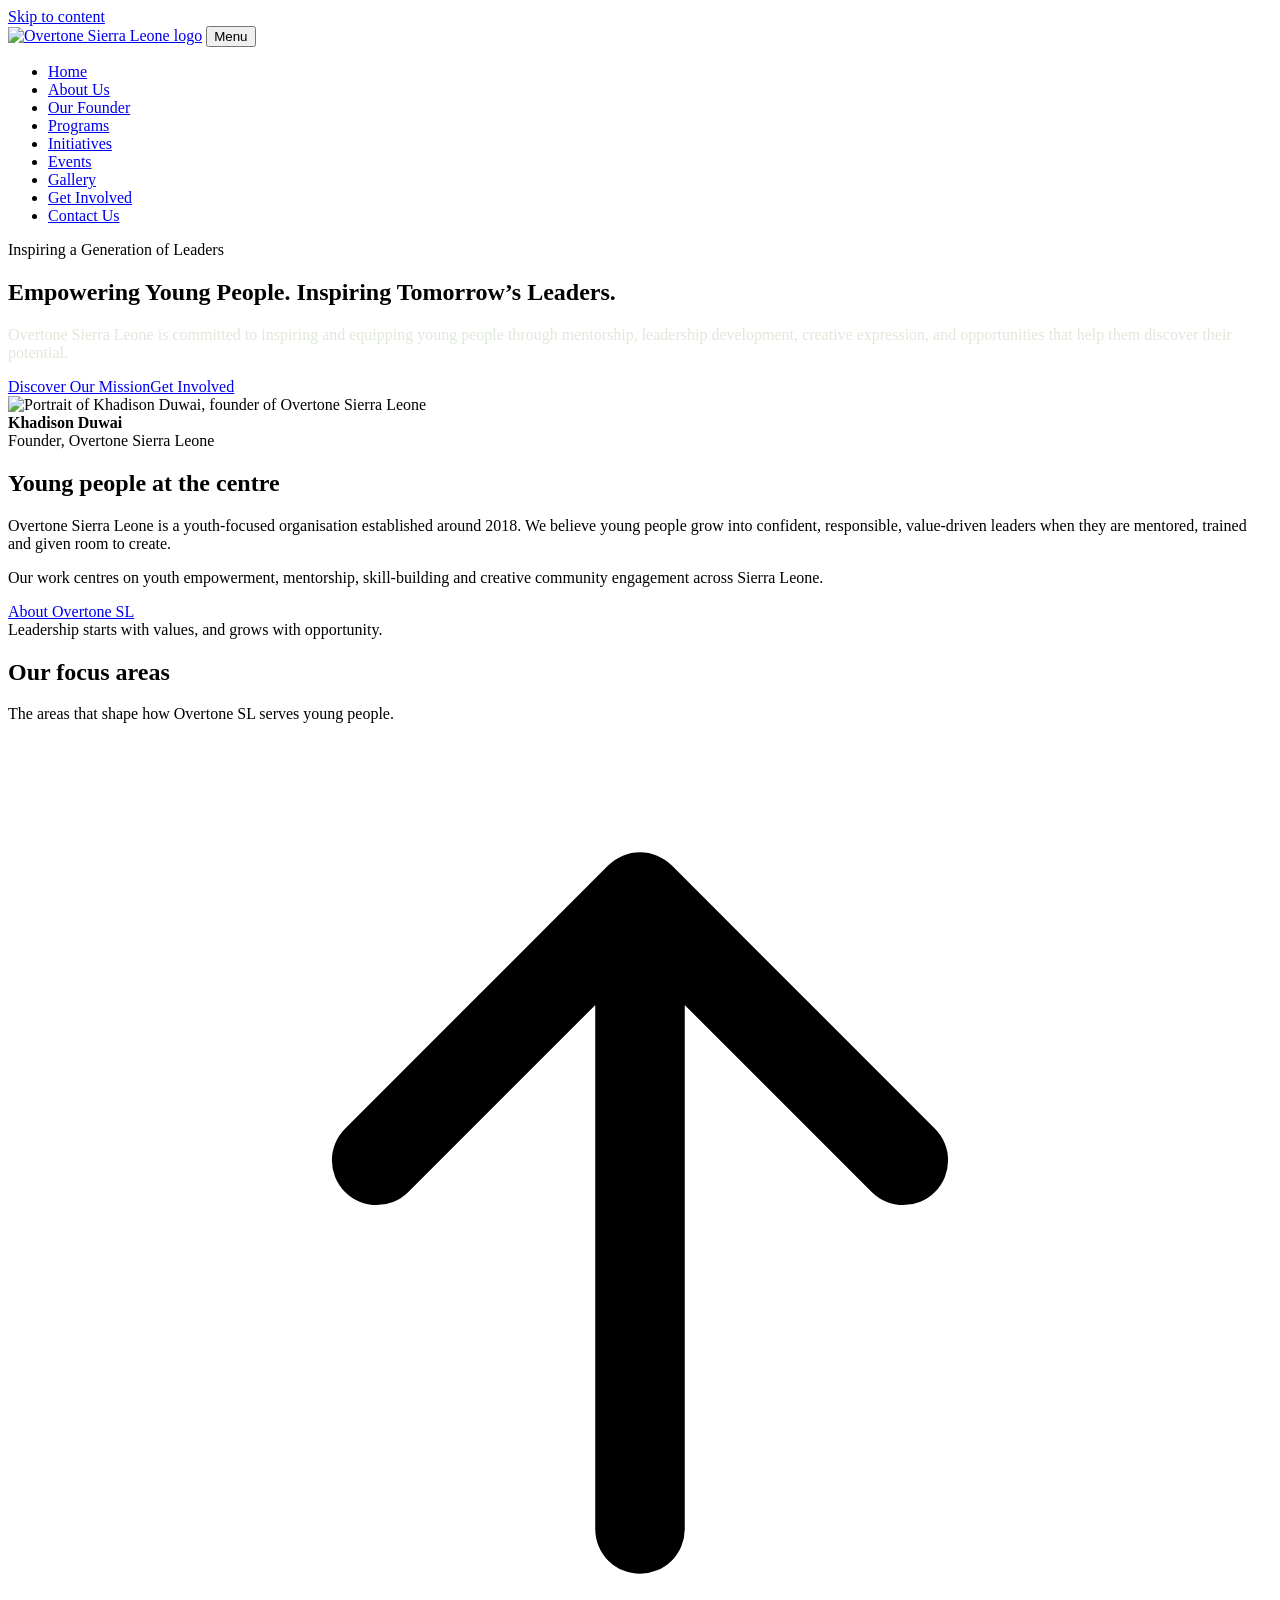
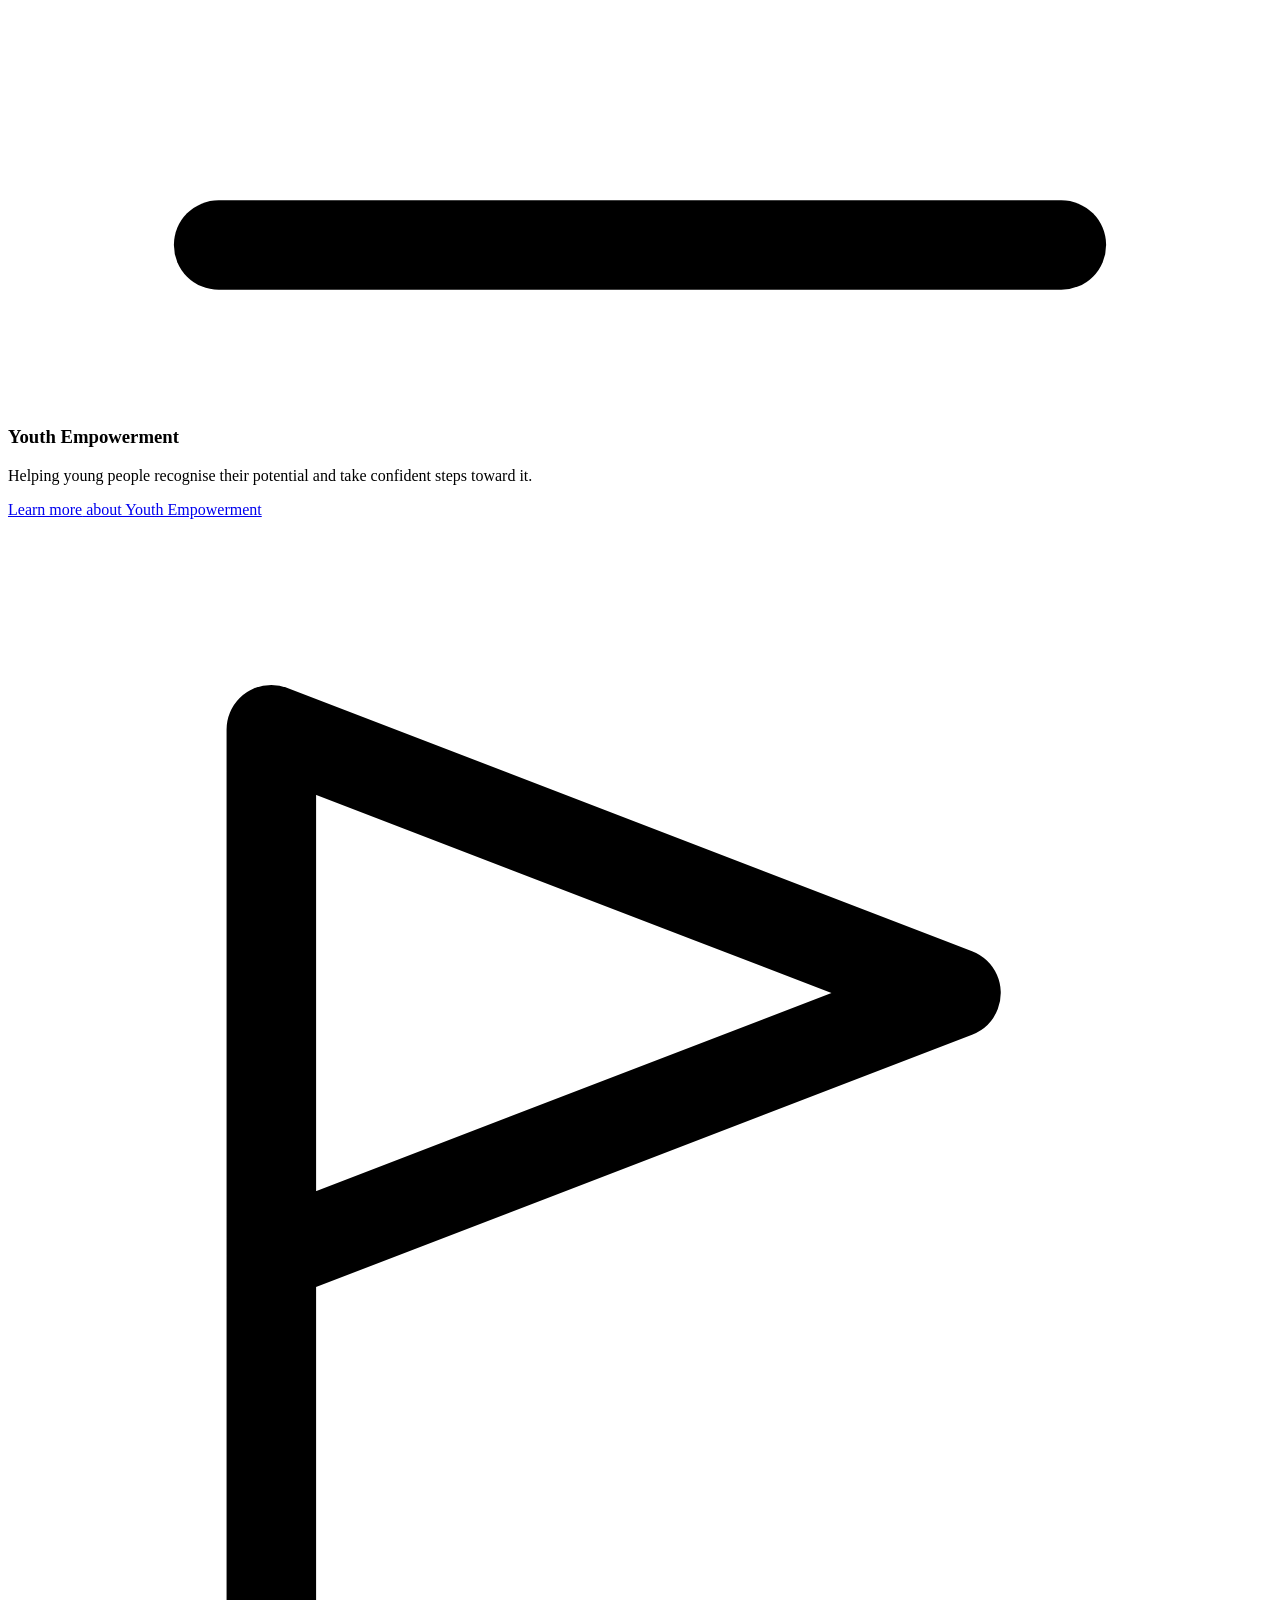
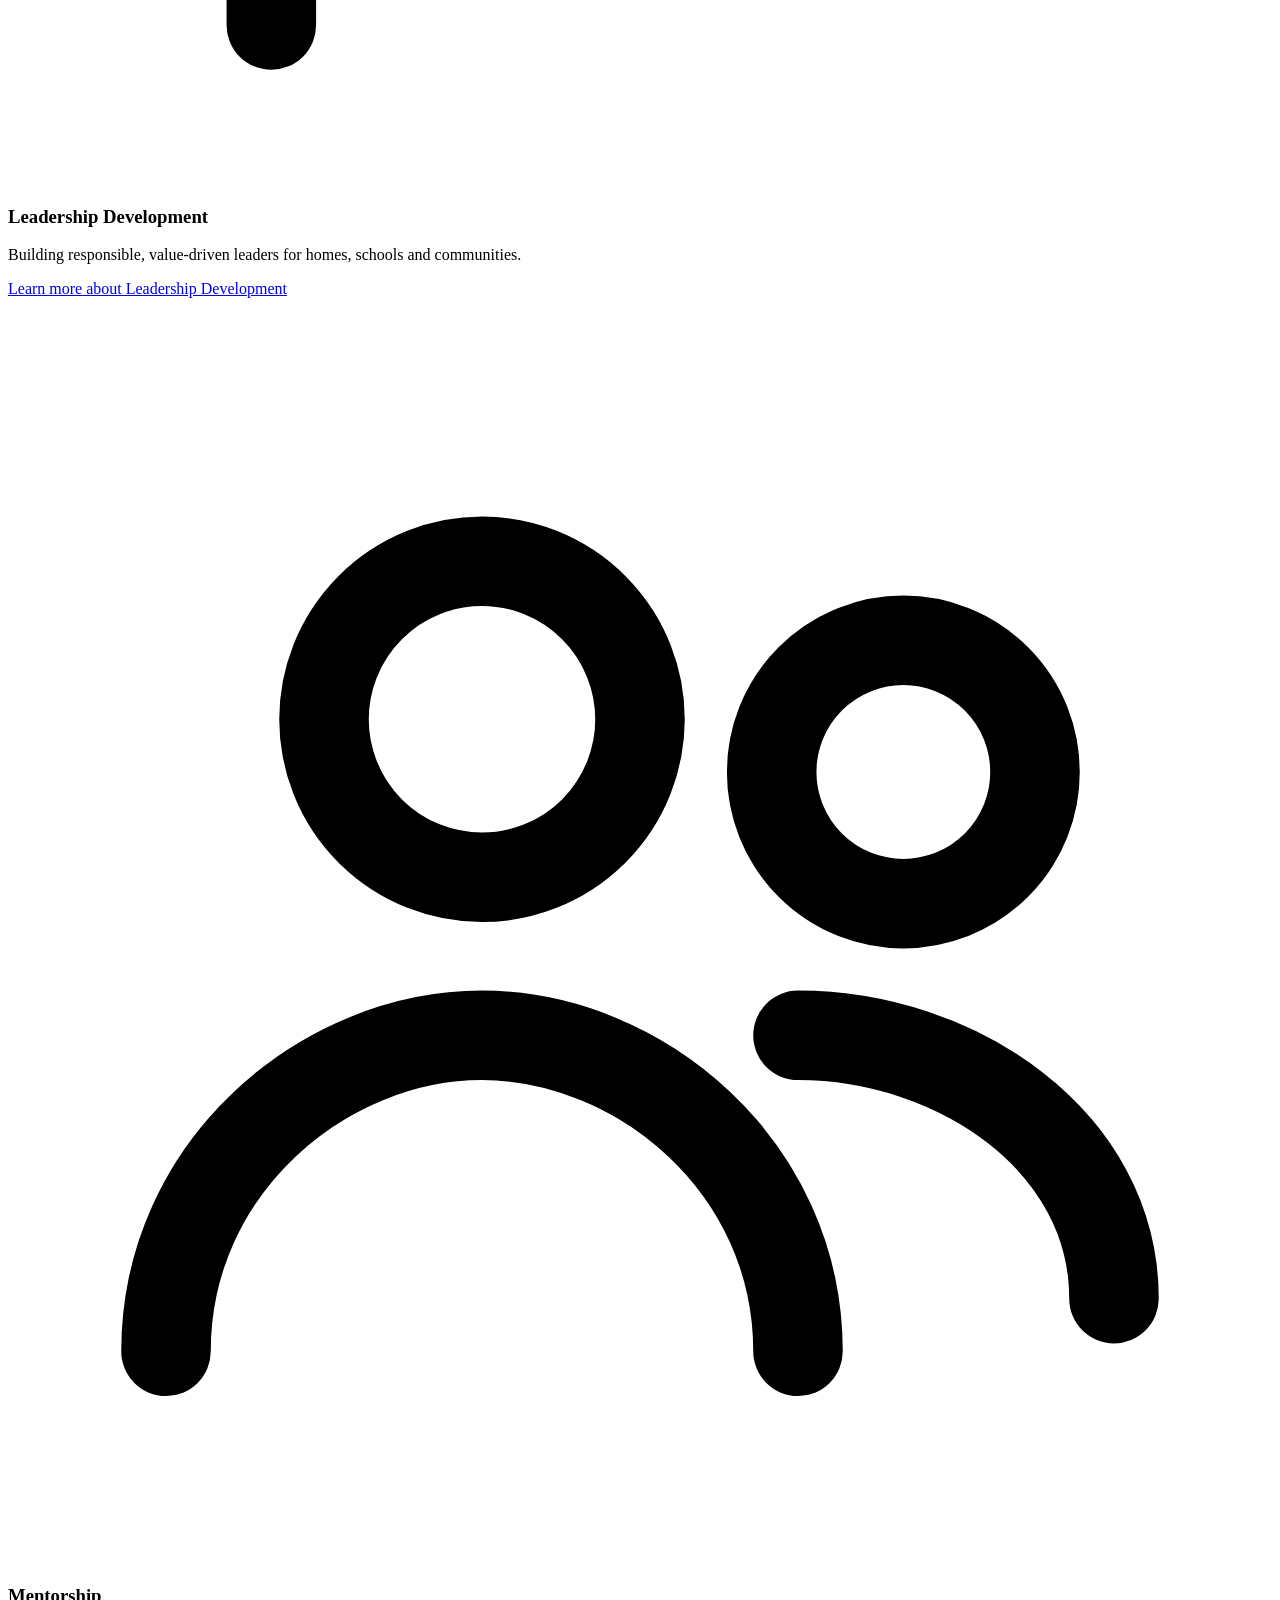
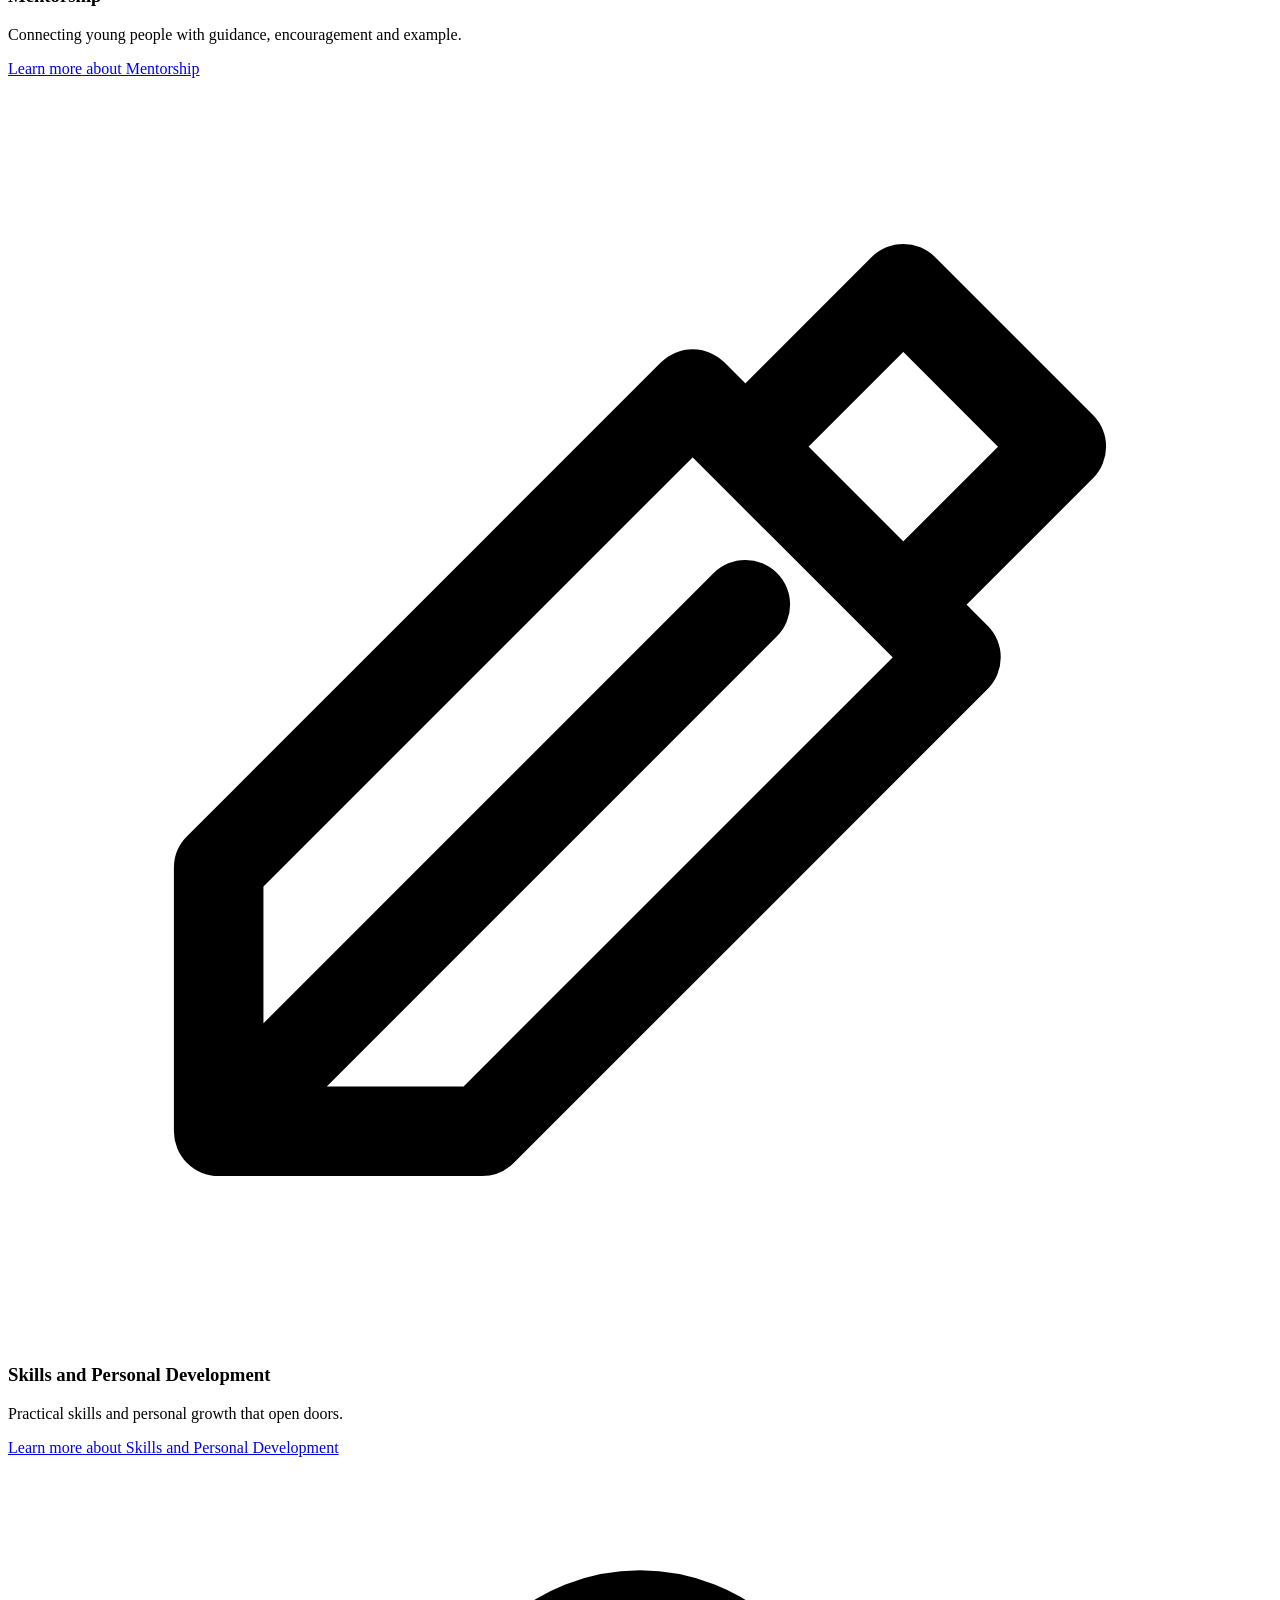
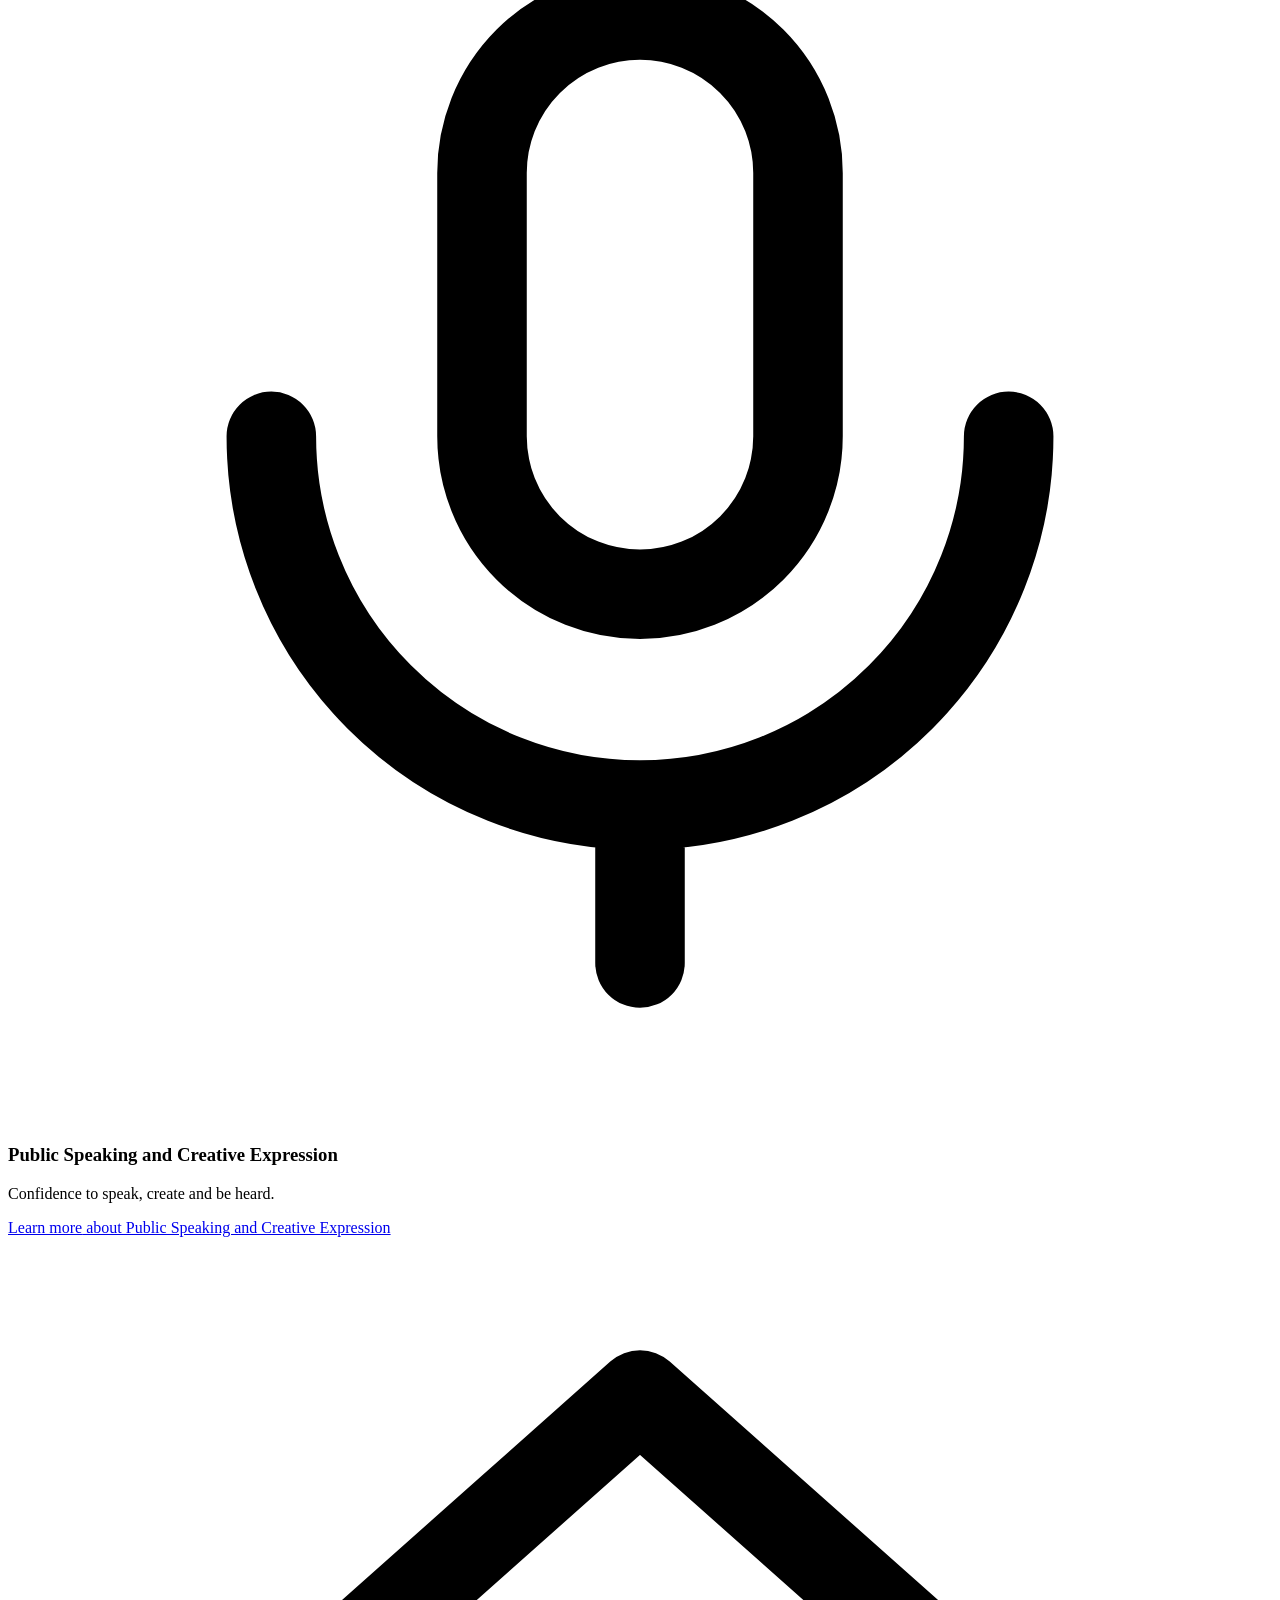
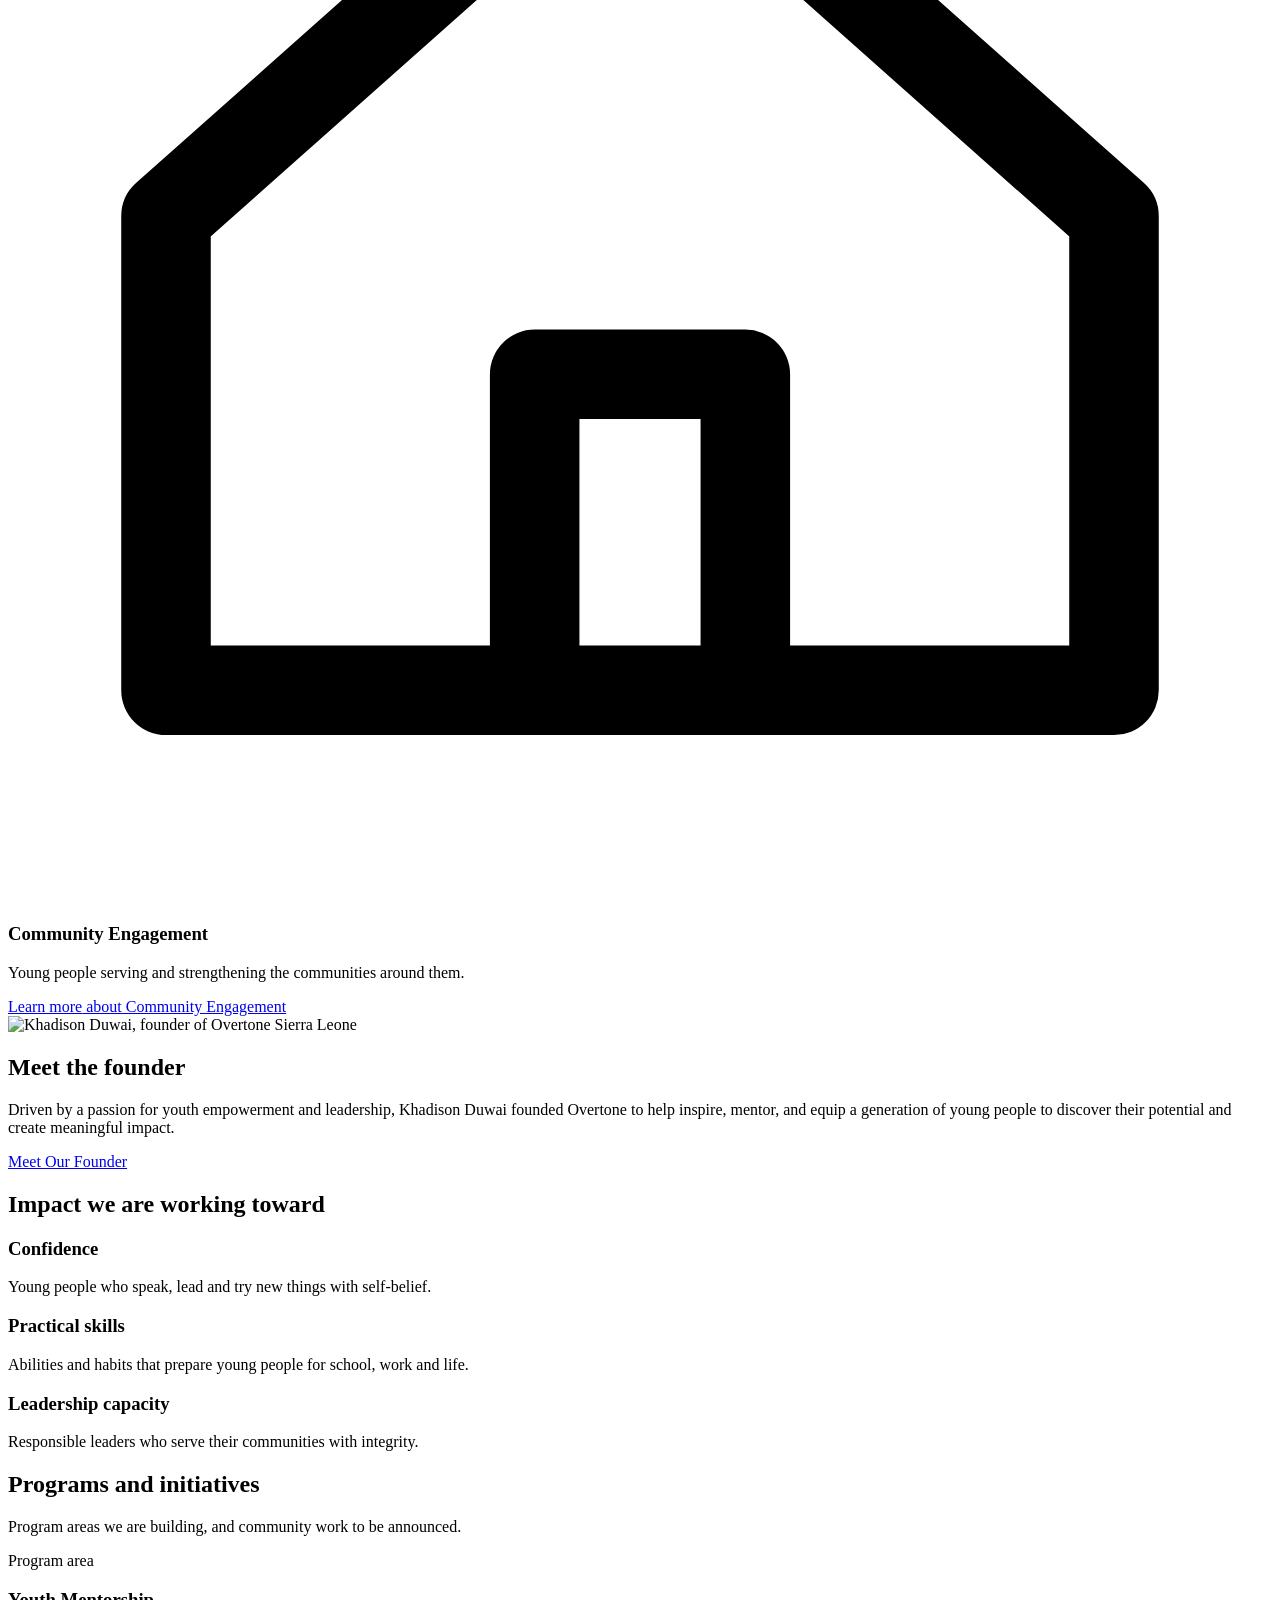
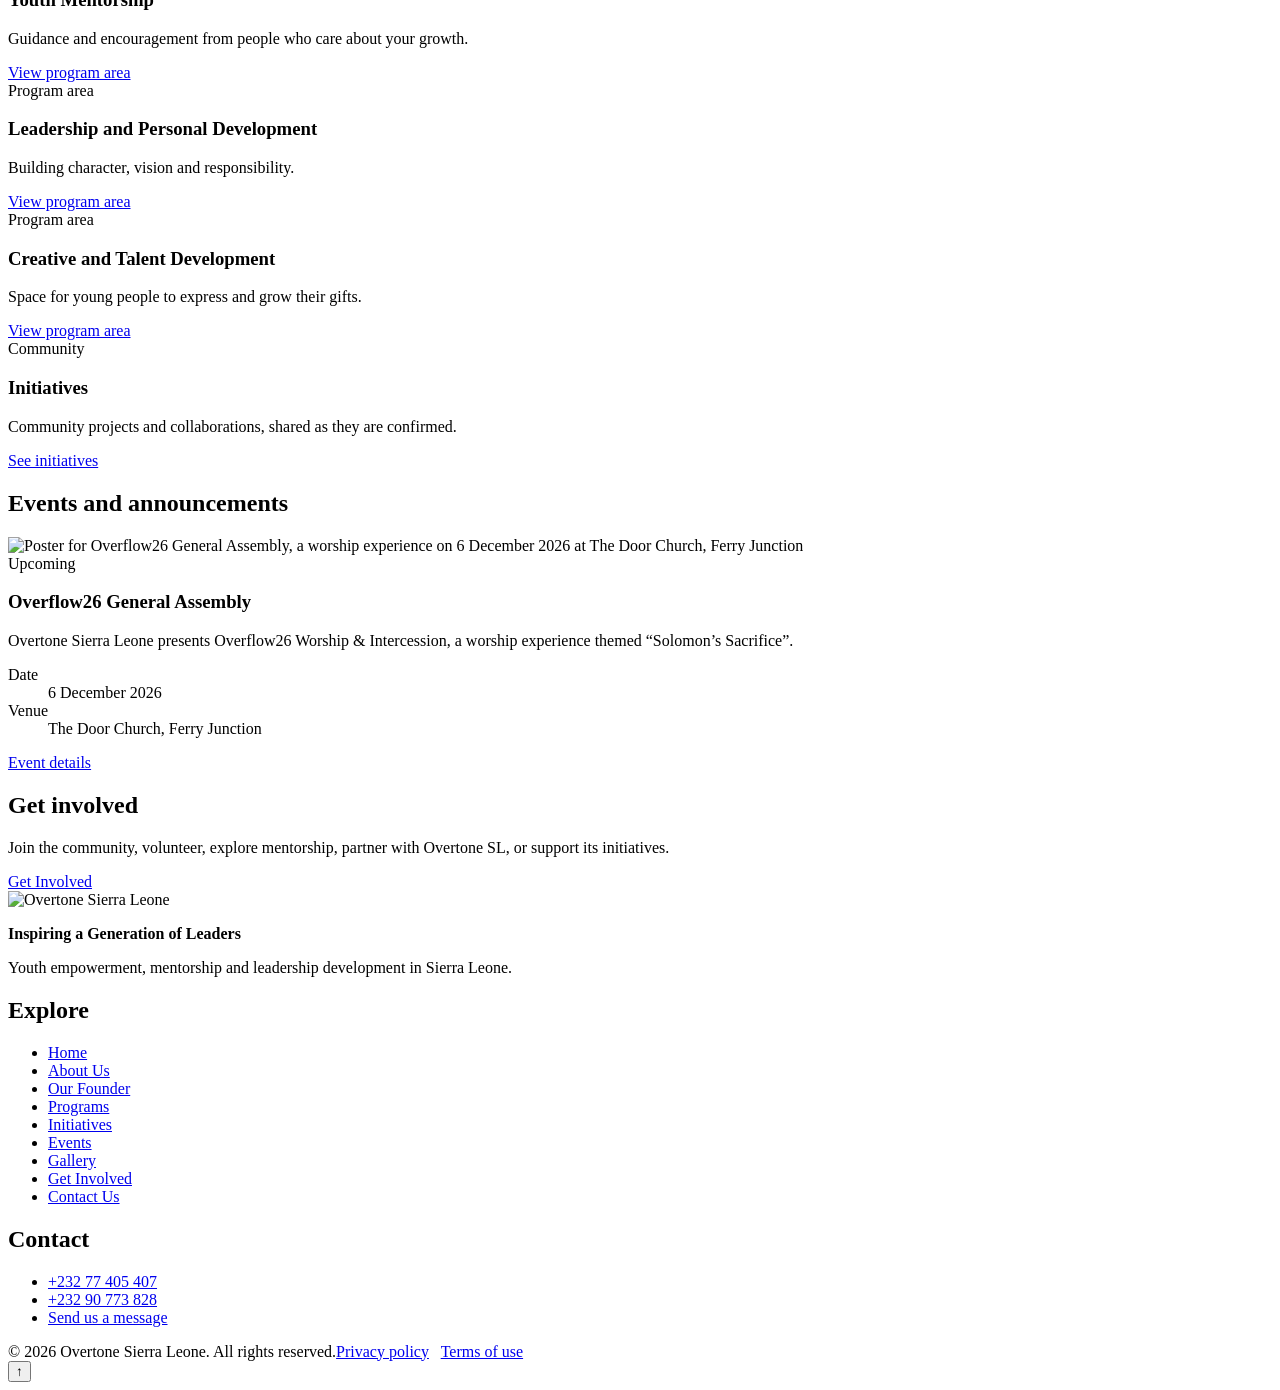
==== index.html @ a2ff3c3c "Add files via upload" ====
<!DOCTYPE html><html lang="en"><head><meta charset="utf-8"><meta name="viewport" content="width=device-width,initial-scale=1">
<title>Overtone Sierra Leone | Youth Empowerment and Leadership Development</title><meta name="description" content="Overtone Sierra Leone inspires and equips young people through mentorship, leadership development, creative expression and community engagement."><link rel="canonical" href="https://www.example.com/">
<meta property="og:type" content="website"><meta property="og:site_name" content="Overtone Sierra Leone"><meta property="og:title" content="Overtone Sierra Leone | Youth Empowerment and Leadership Development"><meta property="og:description" content="Overtone Sierra Leone inspires and equips young people through mentorship, leadership development, creative expression and community engagement."><meta property="og:url" content="https://www.example.com/"><meta property="og:image" content="https://www.example.com/assets/images/founder-khadison-duwai.jpg"><meta name="twitter:card" content="summary_large_image">
<link rel="icon" href="data:image/svg+xml,%3Csvg xmlns='http://www.w3.org/2000/svg' viewBox='0 0 32 32'%3E%3Ccircle cx='16' cy='16' r='11' fill='none' stroke='%231f5a14' stroke-width='6'/%3E%3C/svg%3E">
<link rel="preconnect" href="https://fonts.googleapis.com"><link rel="preconnect" href="https://fonts.gstatic.com" crossorigin>
<link rel="stylesheet" href="https://fonts.googleapis.com/css2?family=Bricolage+Grotesque:opsz,wght@12..96,600;12..96,800&family=Public+Sans:wght@400;600;700&display=swap">
<link rel="stylesheet" href="assets/css/style.css"><script type="application/ld+json">{"@context": "https://schema.org", "@type": "Organization", "name": "Overtone Sierra Leone", "alternateName": "Overtone SL", "slogan": "Inspiring a Generation of Leaders", "url": "https://www.example.com/", "logo": "https://www.example.com/assets/images/overtone-logo.png", "description": "Overtone Sierra Leone is a youth organisation focused on empowerment, mentorship, leadership development and creative community engagement.", "areaServed": "Sierra Leone", "telephone": ["+23277405407", "+23290773828"]}</script><script type="application/ld+json">{"@context": "https://schema.org", "@type": "WebSite", "name": "Overtone Sierra Leone", "url": "https://www.example.com/"}</script></head><body><a class="skip" href="#main">Skip to content</a><header class="site-header"><div class="wrap bar"><a class="brand" href="index.html" aria-label="Overtone Sierra Leone, home"><img src="assets/images/overtone-logo.png" alt="Overtone Sierra Leone logo" width="150" height="48"></a>
<button class="nav-toggle" aria-expanded="false" aria-controls="site-nav">Menu</button><nav class="nav" id="site-nav" aria-label="Main"><ul><li><a href="index.html" aria-current=page>Home</a></li><li><a href="about.html">About Us</a></li><li><a href="founder.html">Our Founder</a></li><li><a href="programs.html">Programs</a></li><li><a href="initiatives.html">Initiatives</a></li><li><a href="events.html">Events</a></li><li><a href="gallery.html">Gallery</a></li><li class=cta><a href="get-involved.html">Get Involved</a></li><li><a href="contact.html">Contact Us</a></li></ul></nav></div></header><main id="main">
<section class="hero"><div class="wrap"><div><p class="tag">Inspiring a Generation of Leaders</p><h1>Empowering Young People. Inspiring Tomorrow&rsquo;s Leaders.</h1><p class="lead" style="color:#dfe8da">Overtone Sierra Leone is committed to inspiring and equipping young people through mentorship, leadership development, creative expression, and opportunities that help them discover their potential.</p><div class="row"><a class="btn" href="about.html#mission">Discover Our Mission</a><a class="btn ghost" href="get-involved.html">Get Involved</a></div></div>
<figure class="portrait" style="margin:0"><img src="assets/images/founder-khadison-duwai.jpg" alt="Portrait of Khadison Duwai, founder of Overtone Sierra Leone" width="800" height="1012"><figcaption><strong>Khadison Duwai</strong><br>Founder, Overtone Sierra Leone</figcaption></figure></div></section>
<section class="sec "><div class="wrap"><div class="split"><div><h2>Young people at the centre</h2><p>Overtone Sierra Leone is a youth-focused organisation established around 2018. We believe young people grow into confident, responsible, value-driven leaders when they are mentored, trained and given room to create.</p><p>Our work centres on youth empowerment, mentorship, skill-building and creative community engagement across Sierra Leone.</p><a class="btn ghost" href="about.html">About Overtone SL</a></div><div class="statement">Leadership starts with values, and grows with opportunity.</div></div></div></section>
<section class="sec alt"><div class="wrap"><h2>Our focus areas</h2><p class="lead">The areas that shape how Overtone SL serves young people.</p><div class="grid"><article class="card"><svg class="ico" viewBox="0 0 24 24" fill="none" stroke="currentColor" stroke-width="1.7" stroke-linecap="round" stroke-linejoin="round" aria-hidden="true"><path d="M12 3v12M7 8l5-5 5 5"/><path d="M4 21h16"/></svg><h3>Youth Empowerment</h3><p>Helping young people recognise their potential and take confident steps toward it.</p><a class="more" href="about.html#approach">Learn more<span class="sr"> about Youth Empowerment</span></a></article><article class="card"><svg class="ico" viewBox="0 0 24 24" fill="none" stroke="currentColor" stroke-width="1.7" stroke-linecap="round" stroke-linejoin="round" aria-hidden="true"><path d="M5 21V4l13 5-13 5"/></svg><h3>Leadership Development</h3><p>Building responsible, value-driven leaders for homes, schools and communities.</p><a class="more" href="programs.html#leadership">Learn more<span class="sr"> about Leadership Development</span></a></article><article class="card"><svg class="ico" viewBox="0 0 24 24" fill="none" stroke="currentColor" stroke-width="1.7" stroke-linecap="round" stroke-linejoin="round" aria-hidden="true"><circle cx="9" cy="8" r="3"/><circle cx="17" cy="9" r="2.5"/><path d="M3 20c0-3.5 3-6 6-6s6 2.5 6 6M15 14c3 0 6 2 6 5"/></svg><h3>Mentorship</h3><p>Connecting young people with guidance, encouragement and example.</p><a class="more" href="programs.html#mentorship">Learn more<span class="sr"> about Mentorship</span></a></article><article class="card"><svg class="ico" viewBox="0 0 24 24" fill="none" stroke="currentColor" stroke-width="1.7" stroke-linecap="round" stroke-linejoin="round" aria-hidden="true"><path d="M14 7l3-3 3 3-3 3M4 20l10-10M13 6l5 5-9 9H4v-5z"/></svg><h3>Skills and Personal Development</h3><p>Practical skills and personal growth that open doors.</p><a class="more" href="programs.html#skills">Learn more<span class="sr"> about Skills and Personal Development</span></a></article><article class="card"><svg class="ico" viewBox="0 0 24 24" fill="none" stroke="currentColor" stroke-width="1.7" stroke-linecap="round" stroke-linejoin="round" aria-hidden="true"><rect x="9" y="3" width="6" height="11" rx="3"/><path d="M5 11a7 7 0 0 0 14 0M12 18v3"/></svg><h3>Public Speaking and Creative Expression</h3><p>Confidence to speak, create and be heard.</p><a class="more" href="programs.html#speaking">Learn more<span class="sr"> about Public Speaking and Creative Expression</span></a></article><article class="card"><svg class="ico" viewBox="0 0 24 24" fill="none" stroke="currentColor" stroke-width="1.7" stroke-linecap="round" stroke-linejoin="round" aria-hidden="true"><path d="M3 11l9-8 9 8v9H3z"/><path d="M10 20v-6h4v6"/></svg><h3>Community Engagement</h3><p>Young people serving and strengthening the communities around them.</p><a class="more" href="initiatives.html">Learn more<span class="sr"> about Community Engagement</span></a></article></div></div></section>
<section class="sec "><div class="wrap"><div class="split"><figure style="margin:0"><img class="photo" src="assets/images/founder-khadison-duwai.jpg" alt="Khadison Duwai, founder of Overtone Sierra Leone" width="800" height="1012" loading="lazy"></figure><div><h2>Meet the founder</h2><p>Driven by a passion for youth empowerment and leadership, Khadison Duwai founded Overtone to help inspire, mentor, and equip a generation of young people to discover their potential and create meaningful impact.</p><a class="btn" href="founder.html">Meet Our Founder</a></div></div></div></section>
<section class="sec alt"><div class="wrap"><h2>Impact we are working toward</h2><div class="grid"><div class="card"><h3>Confidence</h3><p>Young people who speak, lead and try new things with self-belief.</p></div><div class="card"><h3>Practical skills</h3><p>Abilities and habits that prepare young people for school, work and life.</p></div><div class="card"><h3>Leadership capacity</h3><p>Responsible leaders who serve their communities with integrity.</p></div></div></div></section>
<section class="sec "><div class="wrap"><h2>Programs and initiatives</h2><p class="lead">Program areas we are building, and community work to be announced.</p><div class="grid"><article class="card"><span class="badge">Program area</span><h3>Youth Mentorship</h3><p>Guidance and encouragement from people who care about your growth.</p><a class="more" href="programs.html#mentorship">View program area</a></article><article class="card"><span class="badge">Program area</span><h3>Leadership and Personal Development</h3><p>Building character, vision and responsibility.</p><a class="more" href="programs.html#leadership">View program area</a></article><article class="card"><span class="badge">Program area</span><h3>Creative and Talent Development</h3><p>Space for young people to express and grow their gifts.</p><a class="more" href="programs.html#creative">View program area</a></article><article class="card"><span class="badge">Community</span><h3>Initiatives</h3><p>Community projects and collaborations, shared as they are confirmed.</p><a class="more" href="initiatives.html">See initiatives</a></article></div></div></section>
<section class="sec alt"><div class="wrap"><h2>Events and announcements</h2><article class="event"><img src="assets/images/overflow26-flyer.jpg" alt="Poster for Overflow26 General Assembly, a worship experience on 6 December 2026 at The Door Church, Ferry Junction" width="900" height="1200" loading="lazy"><div class="body"><span class="badge">Upcoming</span><h3>Overflow26 General Assembly</h3><p>Overtone Sierra Leone presents Overflow26 Worship &amp; Intercession, a worship experience themed &ldquo;Solomon&rsquo;s Sacrifice&rdquo;.</p><dl><dt>Date</dt><dd>6 December 2026</dd><dt>Venue</dt><dd>The Door Church, Ferry Junction</dd></dl><a class="btn" href="events.html">Event details</a></div></article></div></section>
<section class="sec dark"><div class="wrap"><h2>Get involved</h2><p>Join the community, volunteer, explore mentorship, partner with Overtone SL, or support its initiatives.</p><div class="row"><a class="btn" href="get-involved.html">Get Involved</a></div></div></section>
<!-- Testimonials: hidden until verified, real participant stories are supplied. Remove "hidden" to show. -->
<section class="sec" hidden id="stories"><div class="wrap"><h2>Community stories</h2><div class="grid"><!-- <figure class="card"><blockquote>Quote here</blockquote><figcaption>Name, role (with permission)</figcaption></figure> --></div></div></section></main><footer class="site-footer"><div class="wrap"><div class="fgrid"><div><img src="assets/images/overtone-logo.png" alt="Overtone Sierra Leone" width="150" height="48" loading="lazy"><p style="margin-top:1rem"><strong>Inspiring a Generation of Leaders</strong></p><p class="quiet">Youth empowerment, mentorship and leadership development in Sierra Leone.</p></div>
<div><h2>Explore</h2><ul><li><a href="index.html">Home</a></li><li><a href="about.html">About Us</a></li><li><a href="founder.html">Our Founder</a></li><li><a href="programs.html">Programs</a></li><li><a href="initiatives.html">Initiatives</a></li><li><a href="events.html">Events</a></li><li><a href="gallery.html">Gallery</a></li><li><a href="get-involved.html">Get Involved</a></li><li><a href="contact.html">Contact Us</a></li></ul></div><div><h2>Contact</h2><ul><li><a href="tel:+23277405407">+232 77 405 407</a></li><li><a href="tel:+23290773828">+232 90 773 828</a></li><li><a href="contact.html">Send us a message</a></li></ul><!-- TODO: add verified email, address and official social links here once confirmed --></div></div>
<div class="legal"><span>&copy; <span data-year>2026</span> Overtone Sierra Leone. All rights reserved.</span><span><a href="privacy.html">Privacy policy</a> &nbsp; <a href="terms.html">Terms of use</a></span></div></div></footer>
<button class="totop" aria-label="Back to top">&#8593;</button><script src="assets/js/main.js" defer></script></body></html>
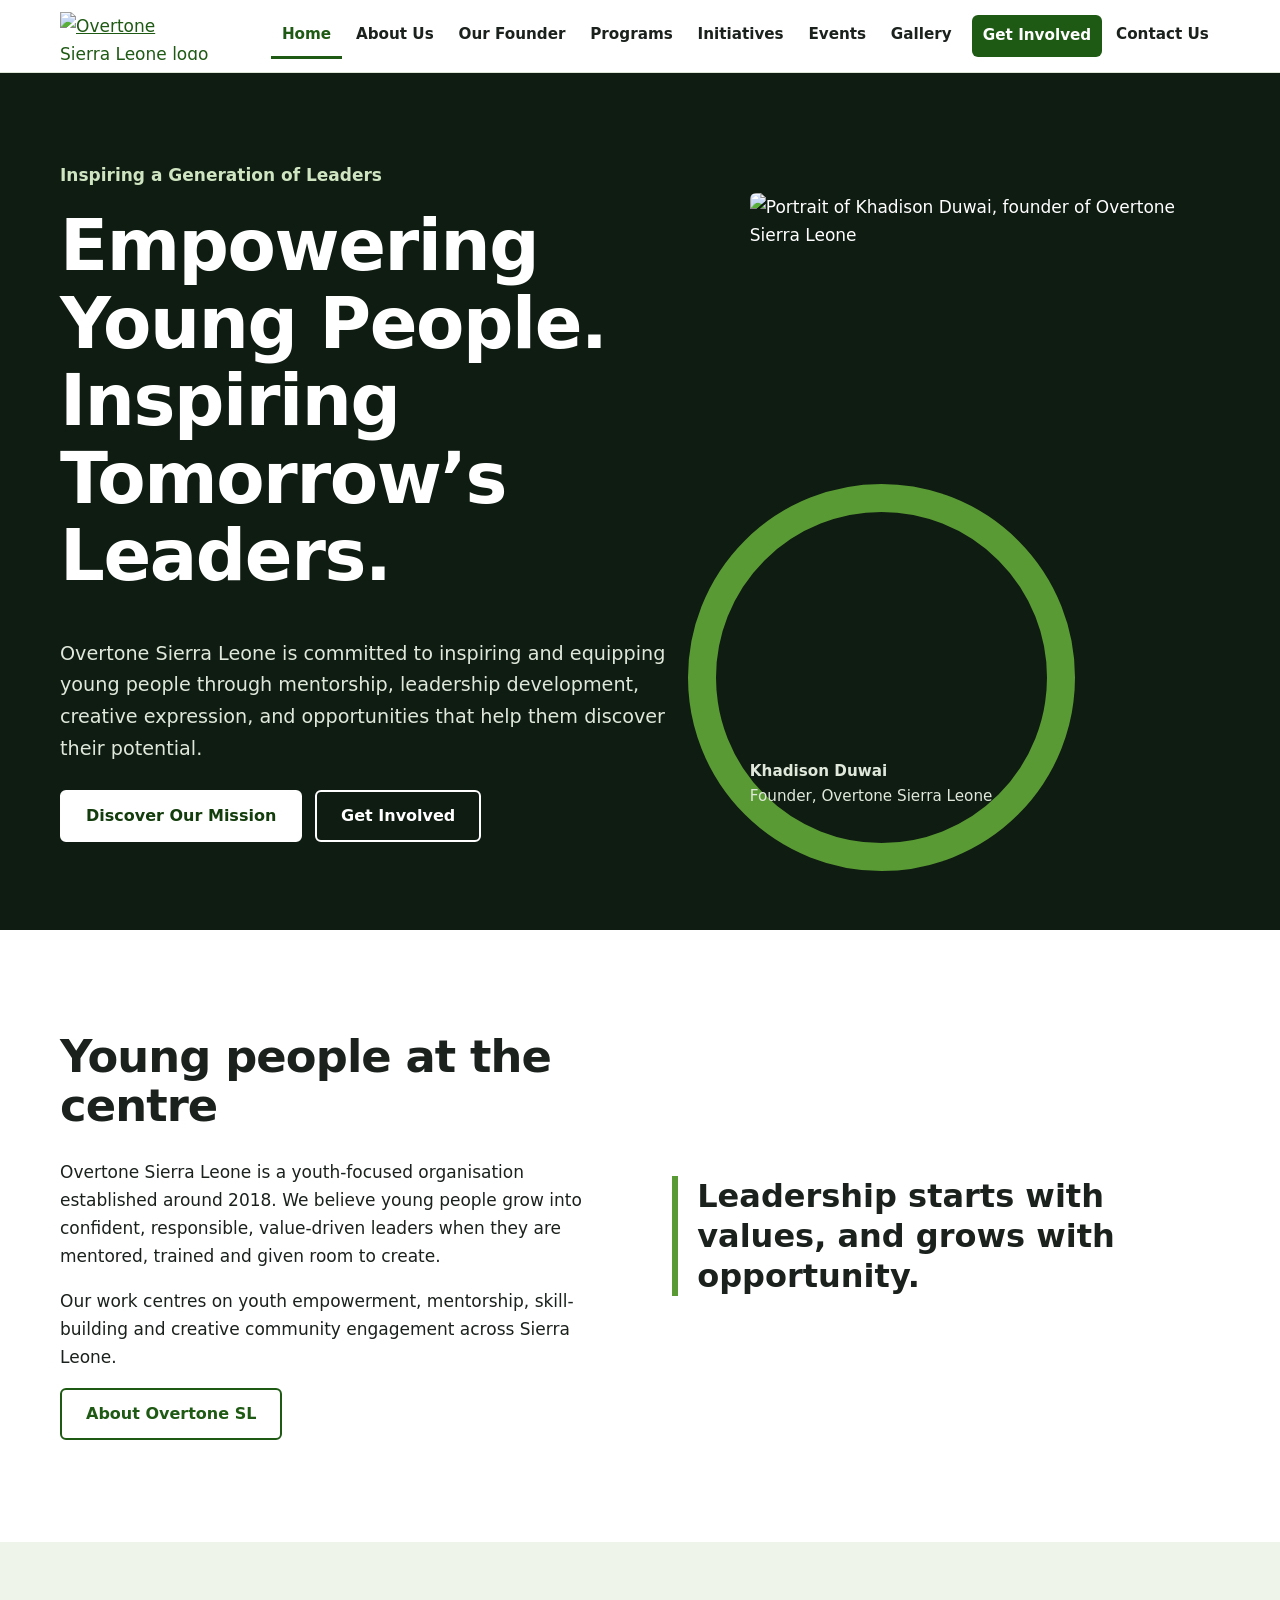
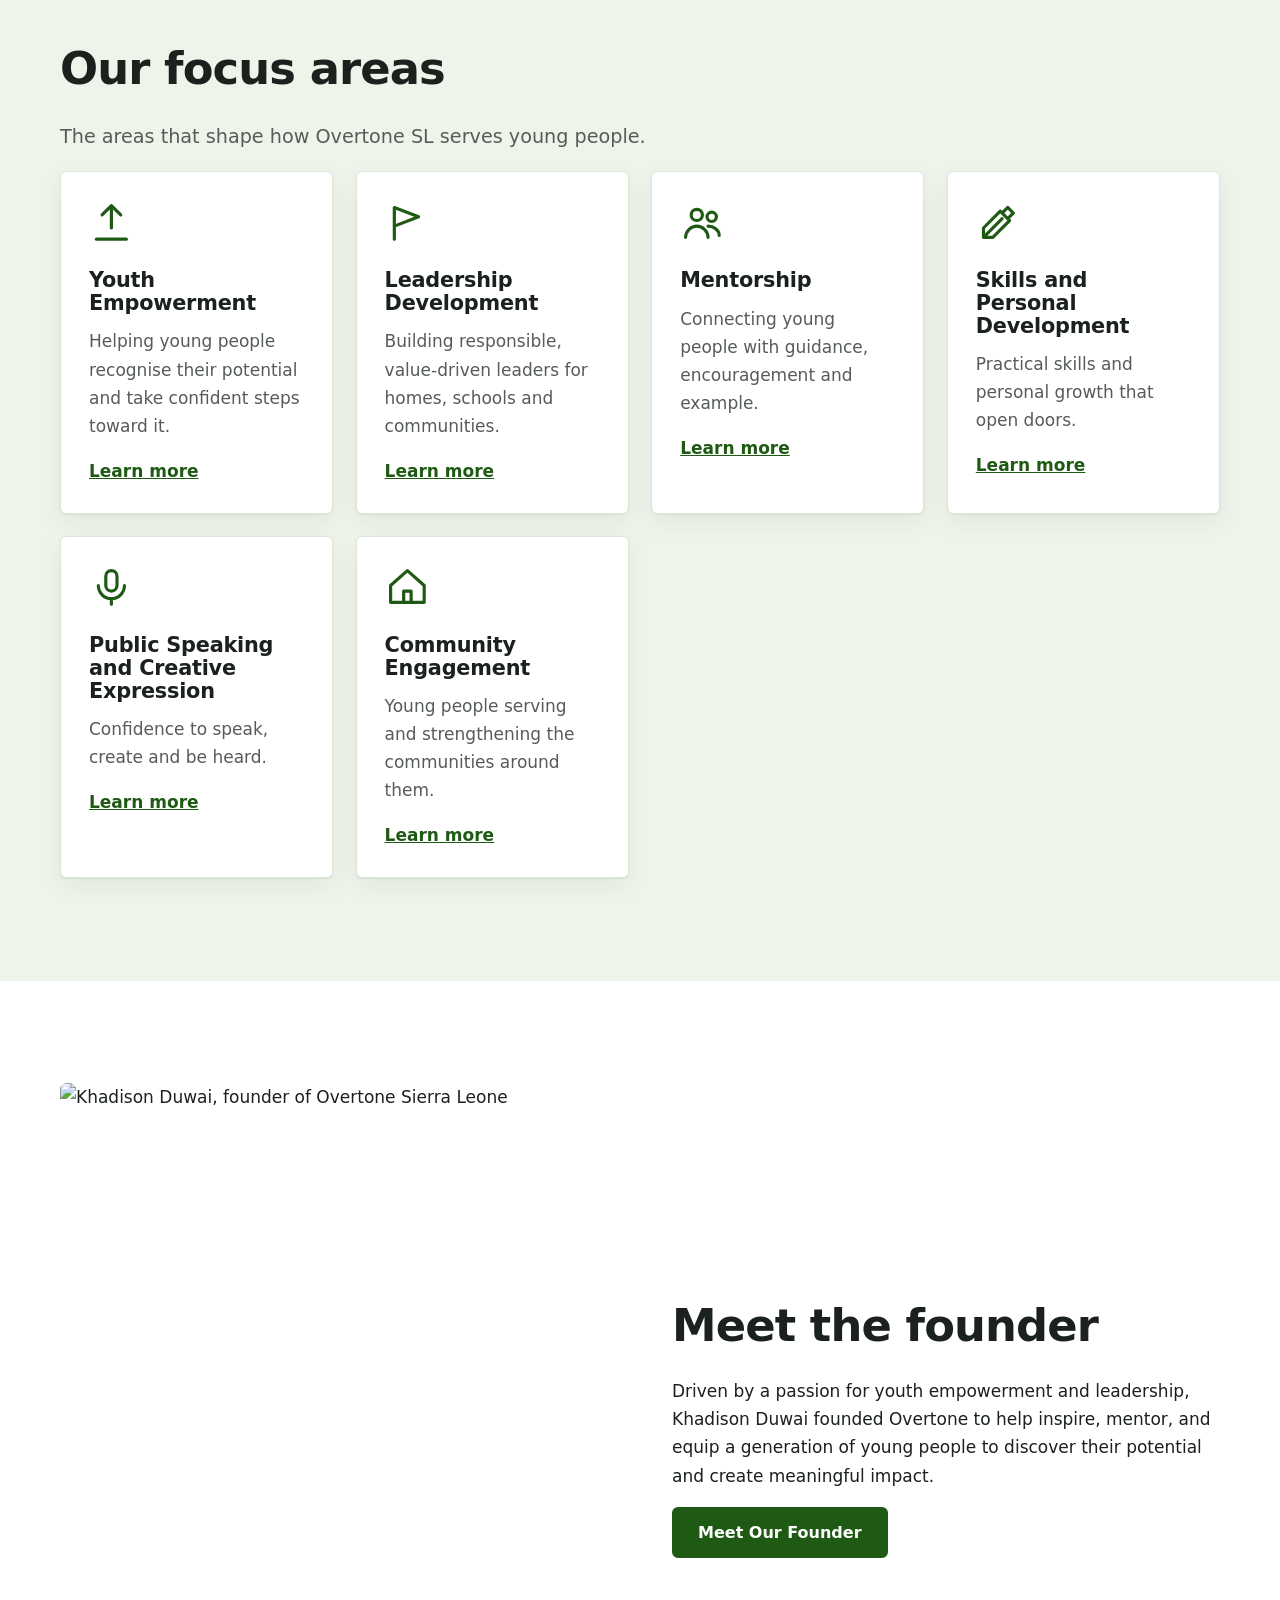
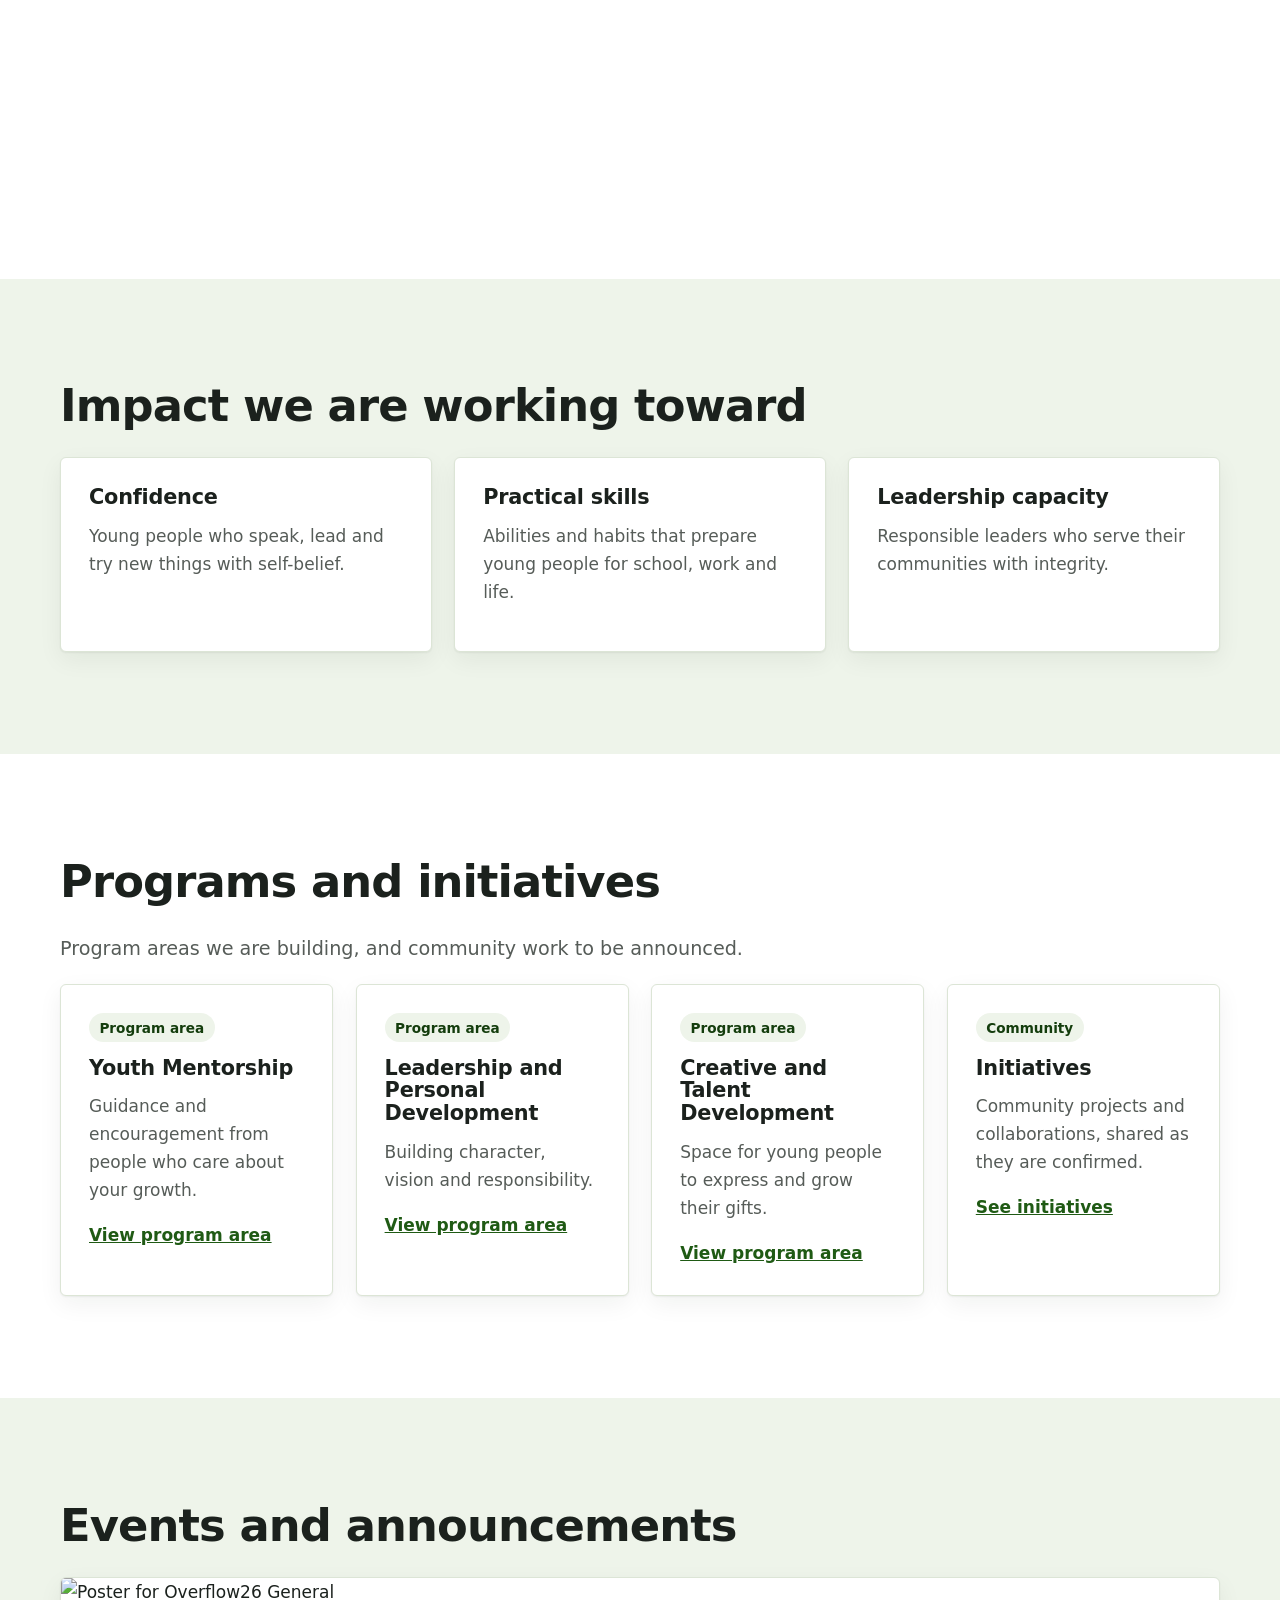
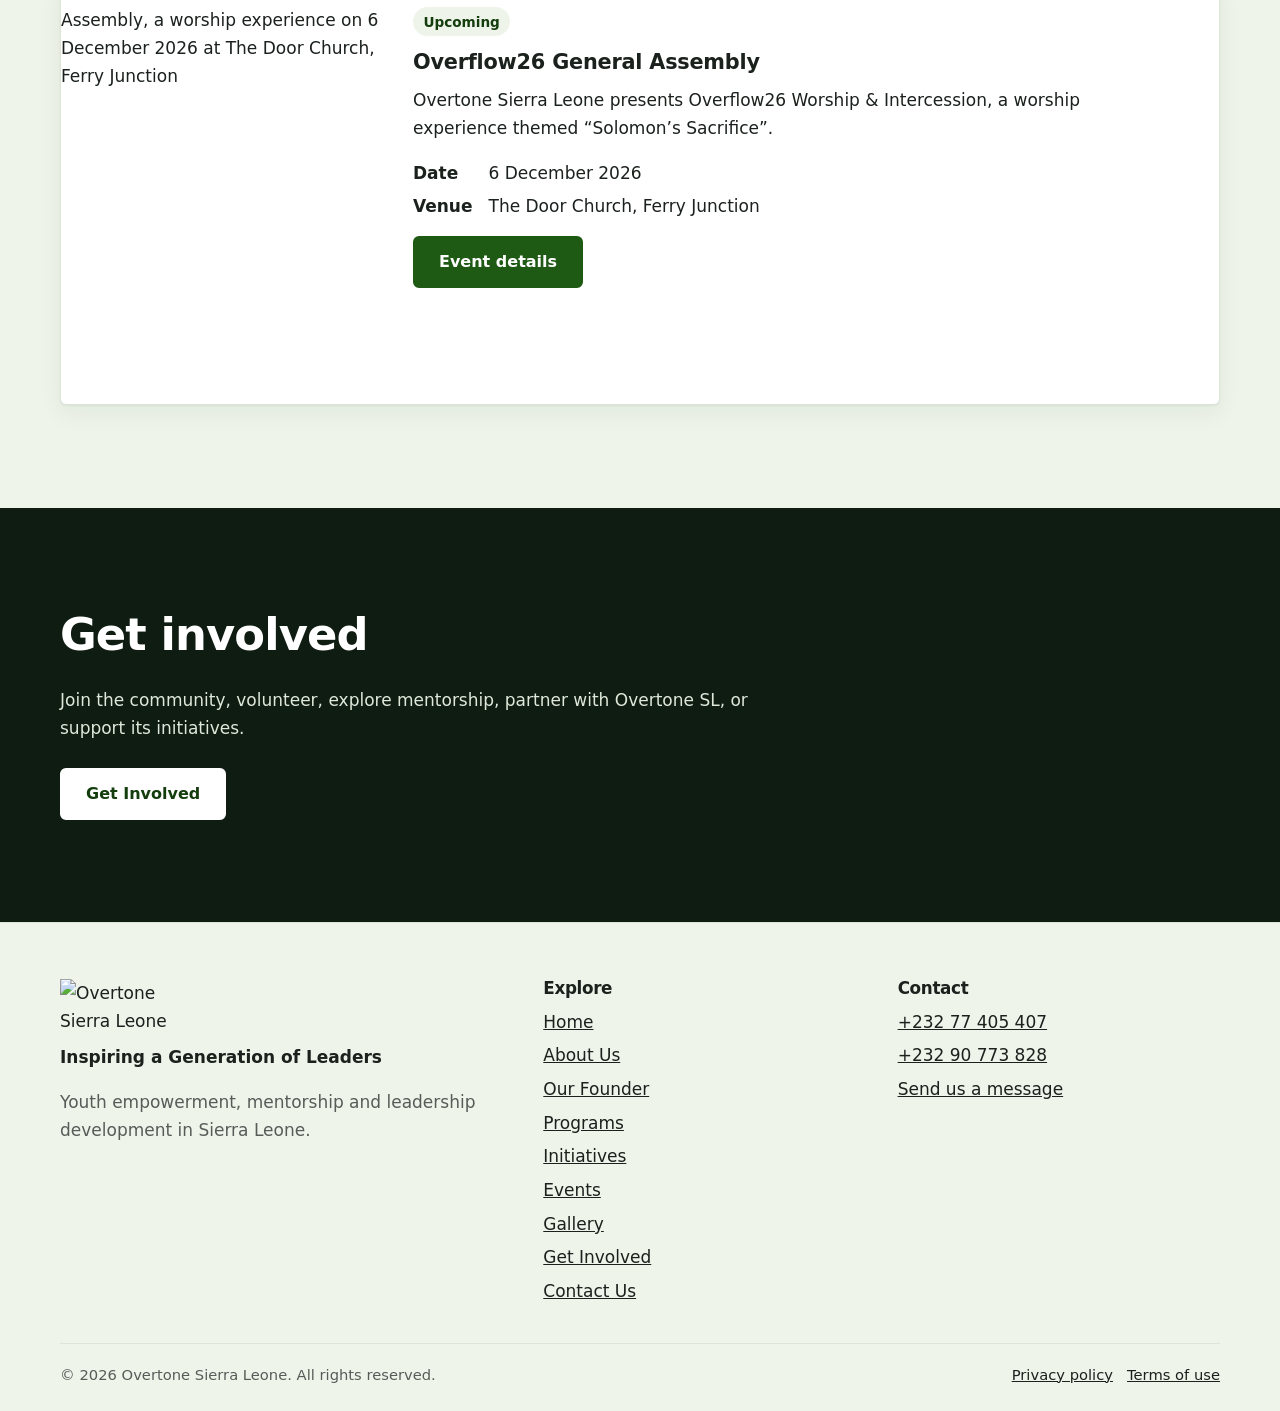
==== commit 6308611c: "Update index.html" ====
--- a/index.html
+++ b/index.html
@@ -4,7 +4,7 @@
 <link rel="icon" href="data:image/svg+xml,%3Csvg xmlns='http://www.w3.org/2000/svg' viewBox='0 0 32 32'%3E%3Ccircle cx='16' cy='16' r='11' fill='none' stroke='%231f5a14' stroke-width='6'/%3E%3C/svg%3E">
 <link rel="preconnect" href="https://fonts.googleapis.com"><link rel="preconnect" href="https://fonts.gstatic.com" crossorigin>
 <link rel="stylesheet" href="https://fonts.googleapis.com/css2?family=Bricolage+Grotesque:opsz,wght@12..96,600;12..96,800&family=Public+Sans:wght@400;600;700&display=swap">
-<link rel="stylesheet" href="assets/css/style.css"><script type="application/ld+json">{"@context": "https://schema.org", "@type": "Organization", "name": "Overtone Sierra Leone", "alternateName": "Overtone SL", "slogan": "Inspiring a Generation of Leaders", "url": "https://www.example.com/", "logo": "https://www.example.com/assets/images/overtone-logo.png", "description": "Overtone Sierra Leone is a youth organisation focused on empowerment, mentorship, leadership development and creative community engagement.", "areaServed": "Sierra Leone", "telephone": ["+23277405407", "+23290773828"]}</script><script type="application/ld+json">{"@context": "https://schema.org", "@type": "WebSite", "name": "Overtone Sierra Leone", "url": "https://www.example.com/"}</script></head><body><a class="skip" href="#main">Skip to content</a><header class="site-header"><div class="wrap bar"><a class="brand" href="index.html" aria-label="Overtone Sierra Leone, home"><img src="assets/images/overtone-logo.png" alt="Overtone Sierra Leone logo" width="150" height="48"></a>
+<link rel="stylesheet" href="style.css"><script type="application/ld+json">{"@context": "https://schema.org", "@type": "Organization", "name": "Overtone Sierra Leone", "alternateName": "Overtone SL", "slogan": "Inspiring a Generation of Leaders", "url": "https://www.example.com/", "logo": "https://www.example.com/assets/images/overtone-logo.png", "description": "Overtone Sierra Leone is a youth organisation focused on empowerment, mentorship, leadership development and creative community engagement.", "areaServed": "Sierra Leone", "telephone": ["+23277405407", "+23290773828"]}</script><script type="application/ld+json">{"@context": "https://schema.org", "@type": "WebSite", "name": "Overtone Sierra Leone", "url": "https://www.example.com/"}</script></head><body><a class="skip" href="#main">Skip to content</a><header class="site-header"><div class="wrap bar"><a class="brand" href="index.html" aria-label="Overtone Sierra Leone, home"><img src="assets/images/overtone-logo.png" alt="Overtone Sierra Leone logo" width="150" height="48"></a>
 <button class="nav-toggle" aria-expanded="false" aria-controls="site-nav">Menu</button><nav class="nav" id="site-nav" aria-label="Main"><ul><li><a href="index.html" aria-current=page>Home</a></li><li><a href="about.html">About Us</a></li><li><a href="founder.html">Our Founder</a></li><li><a href="programs.html">Programs</a></li><li><a href="initiatives.html">Initiatives</a></li><li><a href="events.html">Events</a></li><li><a href="gallery.html">Gallery</a></li><li class=cta><a href="get-involved.html">Get Involved</a></li><li><a href="contact.html">Contact Us</a></li></ul></nav></div></header><main id="main">
 <section class="hero"><div class="wrap"><div><p class="tag">Inspiring a Generation of Leaders</p><h1>Empowering Young People. Inspiring Tomorrow&rsquo;s Leaders.</h1><p class="lead" style="color:#dfe8da">Overtone Sierra Leone is committed to inspiring and equipping young people through mentorship, leadership development, creative expression, and opportunities that help them discover their potential.</p><div class="row"><a class="btn" href="about.html#mission">Discover Our Mission</a><a class="btn ghost" href="get-involved.html">Get Involved</a></div></div>
 <figure class="portrait" style="margin:0"><img src="assets/images/founder-khadison-duwai.jpg" alt="Portrait of Khadison Duwai, founder of Overtone Sierra Leone" width="800" height="1012"><figcaption><strong>Khadison Duwai</strong><br>Founder, Overtone Sierra Leone</figcaption></figure></div></section>
@@ -19,4 +19,4 @@
 <section class="sec" hidden id="stories"><div class="wrap"><h2>Community stories</h2><div class="grid"><!-- <figure class="card"><blockquote>Quote here</blockquote><figcaption>Name, role (with permission)</figcaption></figure> --></div></div></section></main><footer class="site-footer"><div class="wrap"><div class="fgrid"><div><img src="assets/images/overtone-logo.png" alt="Overtone Sierra Leone" width="150" height="48" loading="lazy"><p style="margin-top:1rem"><strong>Inspiring a Generation of Leaders</strong></p><p class="quiet">Youth empowerment, mentorship and leadership development in Sierra Leone.</p></div>
 <div><h2>Explore</h2><ul><li><a href="index.html">Home</a></li><li><a href="about.html">About Us</a></li><li><a href="founder.html">Our Founder</a></li><li><a href="programs.html">Programs</a></li><li><a href="initiatives.html">Initiatives</a></li><li><a href="events.html">Events</a></li><li><a href="gallery.html">Gallery</a></li><li><a href="get-involved.html">Get Involved</a></li><li><a href="contact.html">Contact Us</a></li></ul></div><div><h2>Contact</h2><ul><li><a href="tel:+23277405407">+232 77 405 407</a></li><li><a href="tel:+23290773828">+232 90 773 828</a></li><li><a href="contact.html">Send us a message</a></li></ul><!-- TODO: add verified email, address and official social links here once confirmed --></div></div>
 <div class="legal"><span>&copy; <span data-year>2026</span> Overtone Sierra Leone. All rights reserved.</span><span><a href="privacy.html">Privacy policy</a> &nbsp; <a href="terms.html">Terms of use</a></span></div></div></footer>
-<button class="totop" aria-label="Back to top">&#8593;</button><script src="assets/js/main.js" defer></script></body></html>+<button class="totop" aria-label="Back to top">&#8593;</button><script src="assets/js/main.js" defer></script></body></html>
--- a/style.css
+++ b/style.css
@@ -0,0 +1,79 @@
+/* Overtone Sierra Leone — design system. Tokens first; edit colours/fonts here. */
+:root{--forest:#1f5a14;--forest-d:#143d0d;--leaf:#5a9a34;--soft:#cfe4c0;--mist:#eef4ea;--night:#0f1c12;--ink:#1b211d;--grey:#565c58;--line:#dce5d6;--white:#fff;
+--hd:'Bricolage Grotesque','Segoe UI',system-ui,sans-serif;--bd:'Public Sans','Segoe UI',system-ui,sans-serif;--r:6px;--sh:0 1px 2px rgba(20,40,20,.06),0 8px 24px rgba(20,40,20,.06)}
+*,*::before,*::after{box-sizing:border-box}html{scroll-behavior:smooth;scroll-padding-top:5.5rem}
+body{margin:0;font:400 1.0625rem/1.65 var(--bd);color:var(--ink);background:var(--white);-webkit-font-smoothing:antialiased;overflow-x:hidden}
+img{max-width:100%;height:auto;display:block}a{color:var(--forest)}
+h1,h2,h3{font-family:var(--hd);line-height:1.1;margin:0 0 .6em;letter-spacing:-.02em;font-weight:800}
+h1{font-size:clamp(2.4rem,6vw,4.4rem)}h2{font-size:clamp(1.8rem,4vw,2.8rem)}h3{font-size:1.3rem;letter-spacing:-.01em}
+p{margin:0 0 1em;max-width:68ch}.lead{font-size:1.2rem;color:var(--grey)}
+:focus-visible{outline:3px solid var(--forest);outline-offset:3px;border-radius:2px}
+.dark :focus-visible,.hero :focus-visible{outline-color:#fff}
+.wrap{width:min(1160px,100% - 2.5rem);margin-inline:auto}.sec{padding:clamp(3.5rem,8vw,6.5rem) 0}.alt{background:var(--mist)}
+.skip{position:absolute;left:-999px;top:0;background:var(--forest);color:#fff;padding:.75rem 1rem;z-index:100}.skip:focus{left:0}
+/* header */
+.site-header{position:sticky;top:0;z-index:50;background:#fff;border-bottom:1px solid var(--line);transition:box-shadow .2s}
+.site-header.stuck{box-shadow:0 4px 18px rgba(20,40,20,.1)}
+.bar{display:flex;align-items:center;justify-content:space-between;min-height:4.5rem;gap:1rem}
+.brand img{width:150px;height:auto}
+.nav-toggle{display:none;background:none;border:1px solid var(--line);border-radius:var(--r);padding:.6rem .8rem;font:600 .95rem var(--bd);color:var(--ink);cursor:pointer}
+.nav ul{list-style:none;margin:0;padding:0;display:flex;gap:.15rem;align-items:center}
+.nav a{display:block;padding:.55rem .7rem;text-decoration:none;color:var(--ink);font-weight:600;font-size:.95rem;border-bottom:3px solid transparent}
+.nav a:hover{color:var(--forest)}.nav a[aria-current=page]{border-bottom-color:var(--forest);color:var(--forest)}
+.nav .cta a{background:var(--forest);color:#fff;border-radius:var(--r);border:0;margin-left:.4rem}.nav .cta a:hover{background:var(--forest-d);color:#fff}
+@media(max-width:1100px){.nav-toggle{display:block}.nav{display:none;position:absolute;left:0;right:0;top:100%;background:#fff;border-bottom:1px solid var(--line);box-shadow:0 14px 24px rgba(20,40,20,.1);max-height:calc(100vh - 4.5rem);overflow:auto}
+.nav.open{display:block}.nav ul{flex-direction:column;align-items:stretch;padding:.75rem 1.25rem 1.25rem}.nav a{padding:.9rem .25rem;border-bottom:1px solid var(--line)}.nav .cta a{margin:.8rem 0 0;text-align:center;padding:.9rem}}
+/* buttons */
+.btn{display:inline-block;padding:.9rem 1.5rem;border-radius:var(--r);background:var(--forest);color:#fff;font:700 1rem var(--bd);text-decoration:none;border:2px solid var(--forest);cursor:pointer;transition:background .2s,color .2s}
+.btn:hover{background:var(--forest-d);border-color:var(--forest-d)}.btn.ghost{background:transparent;color:var(--forest)}.btn.ghost:hover{background:var(--forest);color:#fff}
+.dark .btn.ghost,.hero .btn.ghost{color:#fff;border-color:#fff}.dark .btn.ghost:hover,.hero .btn.ghost:hover{background:#fff;color:var(--forest-d)}
+.hero .btn:not(.ghost),.dark .btn:not(.ghost){background:#fff;color:var(--forest-d);border-color:#fff}.hero .btn:not(.ghost):hover,.dark .btn:not(.ghost):hover{background:var(--soft);border-color:var(--soft)}
+.row{display:flex;flex-wrap:wrap;gap:.8rem;margin-top:1.6rem}
+/* hero: the "O" ring from the logo is the one memorable device */
+.hero{background:var(--night);color:#fff;overflow:hidden}.hero .wrap{display:grid;grid-template-columns:1.1fr .9fr;gap:3rem;align-items:center;padding:clamp(3rem,7vw,5.5rem) 0}
+.hero .tag{color:var(--soft);font-weight:600;margin-bottom:1.2rem}.hero p{color:#dfe8da}.hero h1{animation:rise .8s both}
+.portrait{position:relative;max-width:440px;justify-self:center;width:100%}
+.portrait::before{content:"";position:absolute;width:88%;aspect-ratio:1;border-radius:50%;border:clamp(16px,3vw,28px) solid var(--leaf);left:-14%;bottom:-10%}
+.portrait img{position:relative;border-radius:var(--r);aspect-ratio:4/5;object-fit:cover;width:100%}
+.portrait figcaption{position:relative;margin-top:1rem;font-size:.95rem;color:#dfe8da}
+@keyframes rise{from{opacity:0;transform:translateY(14px)}to{opacity:1;transform:none}}
+@media(max-width:860px){.hero .wrap{grid-template-columns:1fr}.portrait{max-width:360px;margin-bottom:2rem}}
+/* page hero + breadcrumb */
+.page-hero{background:var(--mist);padding:2.5rem 0 3.2rem;border-bottom:1px solid var(--line)}.crumbs ol{list-style:none;display:flex;flex-wrap:wrap;gap:.5rem;padding:0;margin:0 0 1.5rem;font-size:.92rem}
+.crumbs li+li::before{content:"/";margin-right:.5rem;color:var(--grey)}.crumbs a{color:var(--grey)}
+/* grids + cards */
+.grid{display:grid;gap:1.4rem;grid-template-columns:repeat(auto-fit,minmax(270px,1fr))}.split{display:grid;grid-template-columns:1fr 1fr;gap:clamp(2rem,5vw,4.5rem);align-items:center}
+@media(max-width:860px){.split{grid-template-columns:1fr}}
+.card{background:#fff;border:1px solid var(--line);border-radius:var(--r);padding:1.75rem;box-shadow:var(--sh);transition:border-color .2s,transform .2s}
+.card:hover{border-color:var(--leaf)}.card .ico{width:2.8rem;height:2.8rem;color:var(--forest);margin-bottom:1rem}.card p{color:var(--grey)}
+.card a.more{font-weight:700}.badge{display:inline-block;font-size:.85rem;font-weight:600;background:var(--mist);color:var(--forest-d);padding:.2rem .65rem;border-radius:99px;margin-bottom:.9rem}
+.card.todo{border-style:dashed;box-shadow:none;background:#fafcf8}details{margin-top:.6rem;border-top:1px solid var(--line);padding-top:.7rem}summary{cursor:pointer;font-weight:700;color:var(--forest)}
+.values{display:grid;gap:1.2rem;grid-template-columns:repeat(auto-fit,minmax(220px,1fr));list-style:none;padding:0}.values li{border-left:4px solid var(--leaf);padding-left:1rem}.values strong{display:block;font-family:var(--hd);font-size:1.15rem}
+.quiet{color:var(--grey)}.dark{background:var(--night);color:#fff}.dark p{color:#dfe8da}.dark h2{color:#fff}
+.photo{border-radius:var(--r);width:100%}.statement{font:800 clamp(1.4rem,3vw,2rem)/1.25 var(--hd);border-left:6px solid var(--leaf);padding-left:1.2rem;max-width:30ch}
+/* events */
+.event{display:grid;grid-template-columns:minmax(0,320px) 1fr;gap:2rem;background:#fff;border:1px solid var(--line);border-radius:var(--r);box-shadow:var(--sh);overflow:hidden}
+.event .body{padding:1.8rem 1.8rem 1.8rem 0}.event dl{display:grid;grid-template-columns:auto 1fr;gap:.3rem 1rem;margin:1rem 0}.event dt{font-weight:700}.event dd{margin:0}
+@media(max-width:760px){.event{grid-template-columns:1fr}.event .body{padding:0 1.5rem 1.5rem}}
+.empty{border:2px dashed var(--soft);border-radius:var(--r);padding:2rem;text-align:center;background:#fafcf8}.empty p{margin-inline:auto}
+/* gallery */
+.filters{display:flex;flex-wrap:wrap;gap:.6rem;margin-bottom:1.8rem}.filters button{font:600 .95rem var(--bd);padding:.55rem 1.1rem;border:1px solid var(--line);background:#fff;border-radius:99px;cursor:pointer}
+.filters button[aria-pressed=true]{background:var(--forest);color:#fff;border-color:var(--forest)}
+.gallery{display:grid;gap:1.2rem;grid-template-columns:repeat(auto-fill,minmax(240px,1fr))}.g-item{margin:0}.g-item button{border:0;padding:0;background:none;cursor:zoom-in;display:block;width:100%;border-radius:var(--r);overflow:hidden}
+.g-item img{aspect-ratio:3/4;object-fit:cover;width:100%;transition:transform .4s}.g-item button:hover img{transform:scale(1.03)}.g-item figcaption{font-size:.95rem;color:var(--grey);margin-top:.5rem}
+dialog.lb{border:0;padding:0;background:transparent;max-width:min(94vw,820px);width:100%;color:#fff}dialog.lb::backdrop{background:rgba(8,16,10,.88)}
+.lb img{max-height:78vh;width:auto;margin:auto;border-radius:var(--r)}.lb p{text-align:center;margin:1rem auto}.lb .ctl{display:flex;justify-content:center;gap:.6rem}.lb button{font:600 1rem var(--bd);padding:.6rem 1.1rem;border-radius:var(--r);border:1px solid #fff;background:transparent;color:#fff;cursor:pointer}.lb button:hover{background:#fff;color:var(--ink)}
+/* forms */
+form{display:grid;gap:1.1rem;max-width:640px}label{font-weight:700;display:block;margin-bottom:.3rem}.opt{font-weight:400;color:var(--grey)}
+input,select,textarea{width:100%;font:inherit;padding:.8rem .9rem;border:1.5px solid #8b958a;border-radius:var(--r);background:#fff;color:var(--ink)}textarea{min-height:140px;resize:vertical}
+input[aria-invalid=true],select[aria-invalid=true],textarea[aria-invalid=true]{border-color:#b3261e}.err{color:#b3261e;font-weight:600;font-size:.95rem;margin-top:.3rem;min-height:0}
+.status{border-radius:var(--r);padding:1rem 1.2rem;font-weight:600}.status:empty{display:none}.status.ok{background:#e4f3dc;color:#14400c}.status.bad{background:#fbe9e7;color:#7a1710}.status.info{background:#fff4d6;color:#5b4300}
+.hp{position:absolute;left:-9999px}
+/* footer */
+.site-footer{background:var(--mist);border-top:1px solid var(--line);padding:3.5rem 0 1.5rem}.fgrid{display:grid;gap:2rem;grid-template-columns:1.4fr 1fr 1fr}.site-footer h2{font-size:1.05rem}.site-footer ul{list-style:none;padding:0;margin:0}.site-footer li{margin:.35rem 0}.site-footer a{color:var(--ink)}
+.legal{border-top:1px solid var(--line);margin-top:2rem;padding-top:1.2rem;font-size:.92rem;color:var(--grey);display:flex;flex-wrap:wrap;gap:.5rem 1.5rem;justify-content:space-between}
+@media(max-width:760px){.fgrid{grid-template-columns:1fr}}
+.totop{position:fixed;right:1.2rem;bottom:1.2rem;width:3rem;height:3rem;border-radius:50%;border:0;background:var(--forest);color:#fff;font-size:1.3rem;cursor:pointer;opacity:0;pointer-events:none;transition:opacity .2s;box-shadow:var(--sh)}.totop.show{opacity:1;pointer-events:auto}
+@media(prefers-reduced-motion:reduce){*{animation:none!important;transition:none!important;scroll-behavior:auto!important}}
+
+.sr{position:absolute;width:1px;height:1px;overflow:hidden;clip:rect(0 0 0 0);white-space:nowrap}
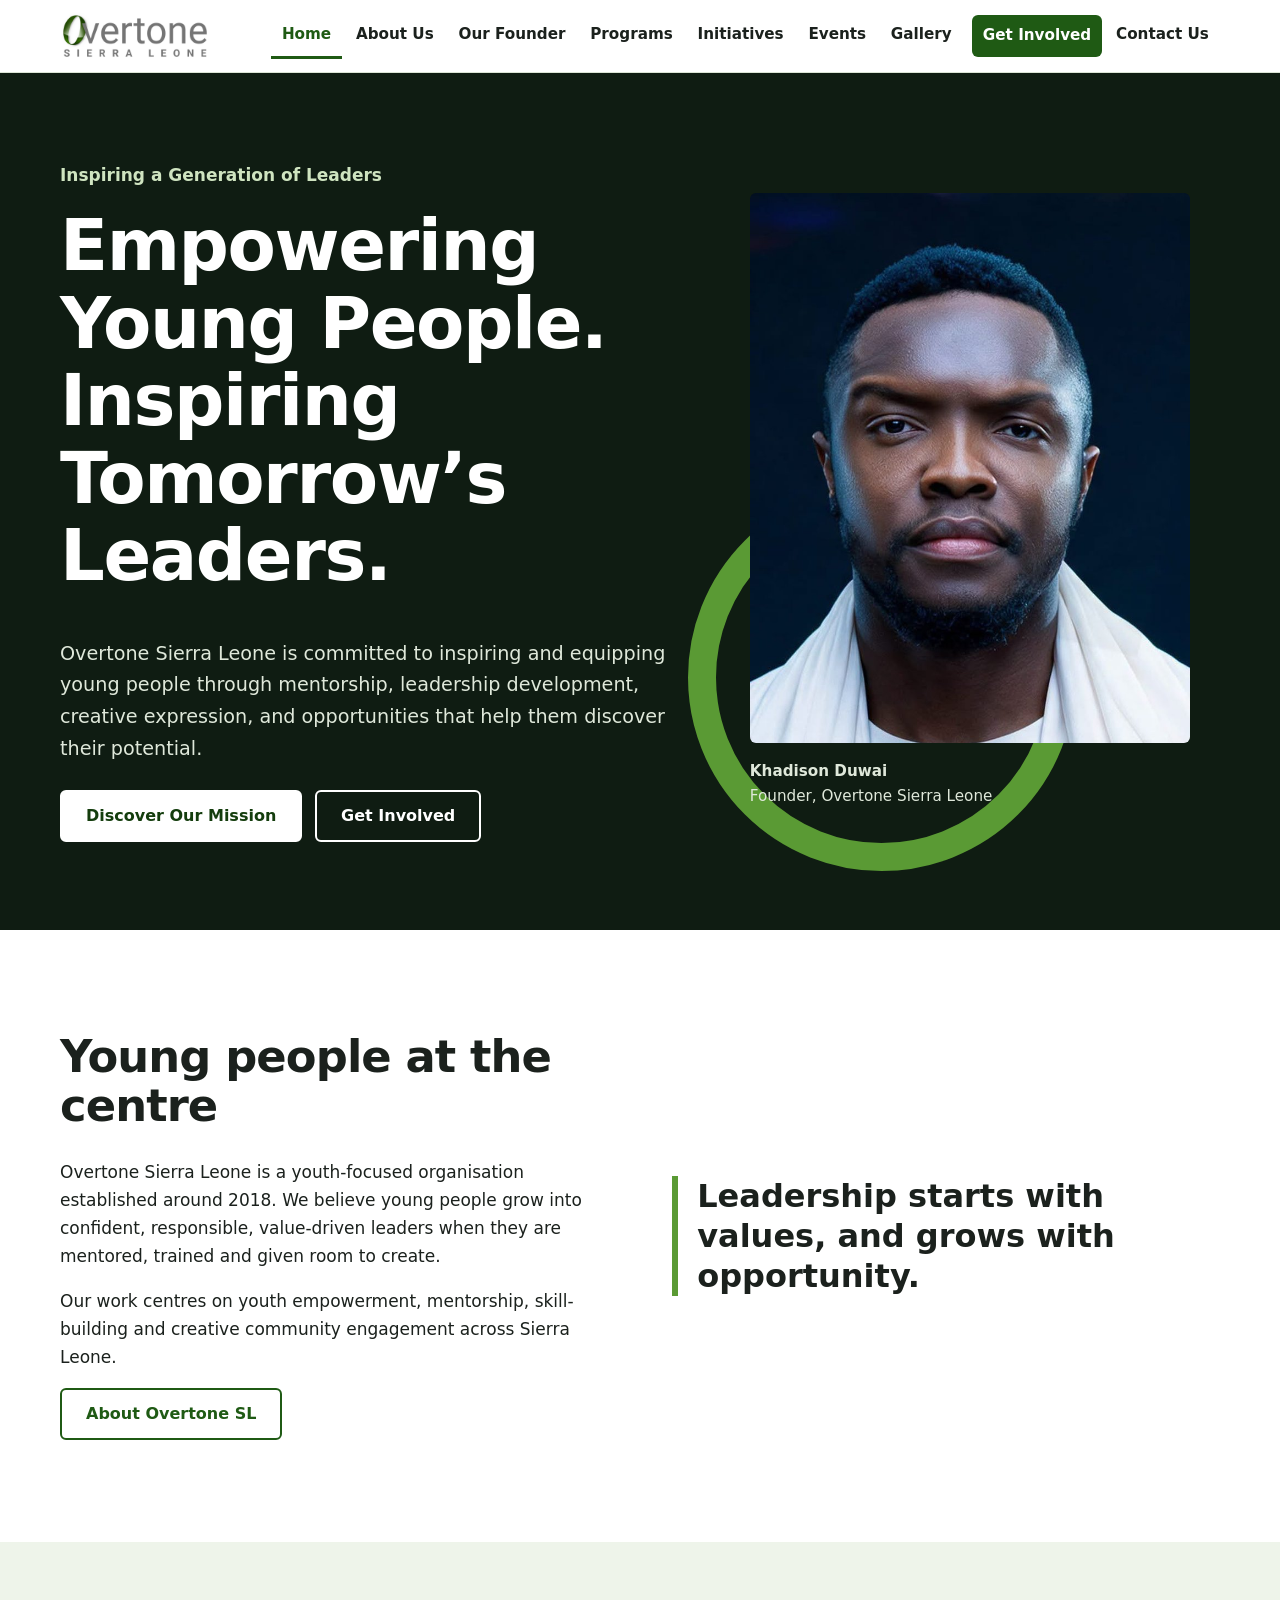
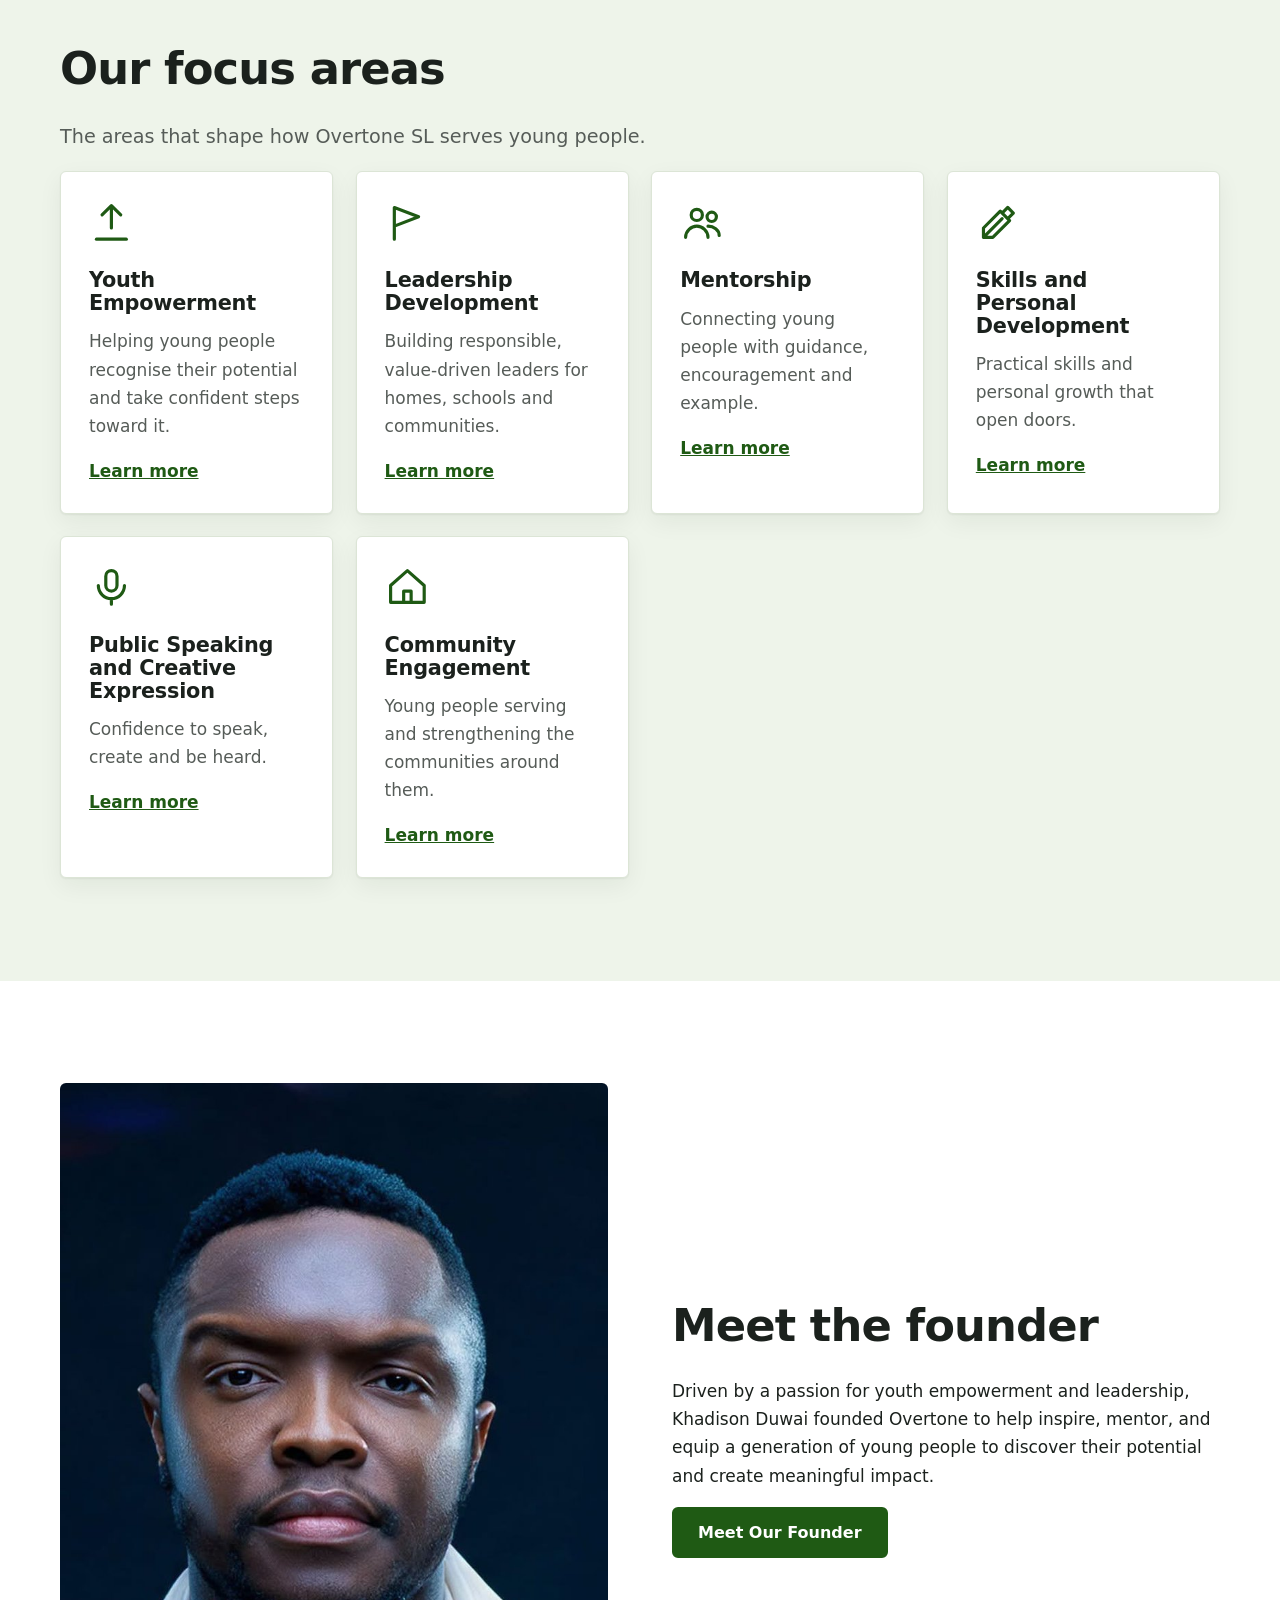
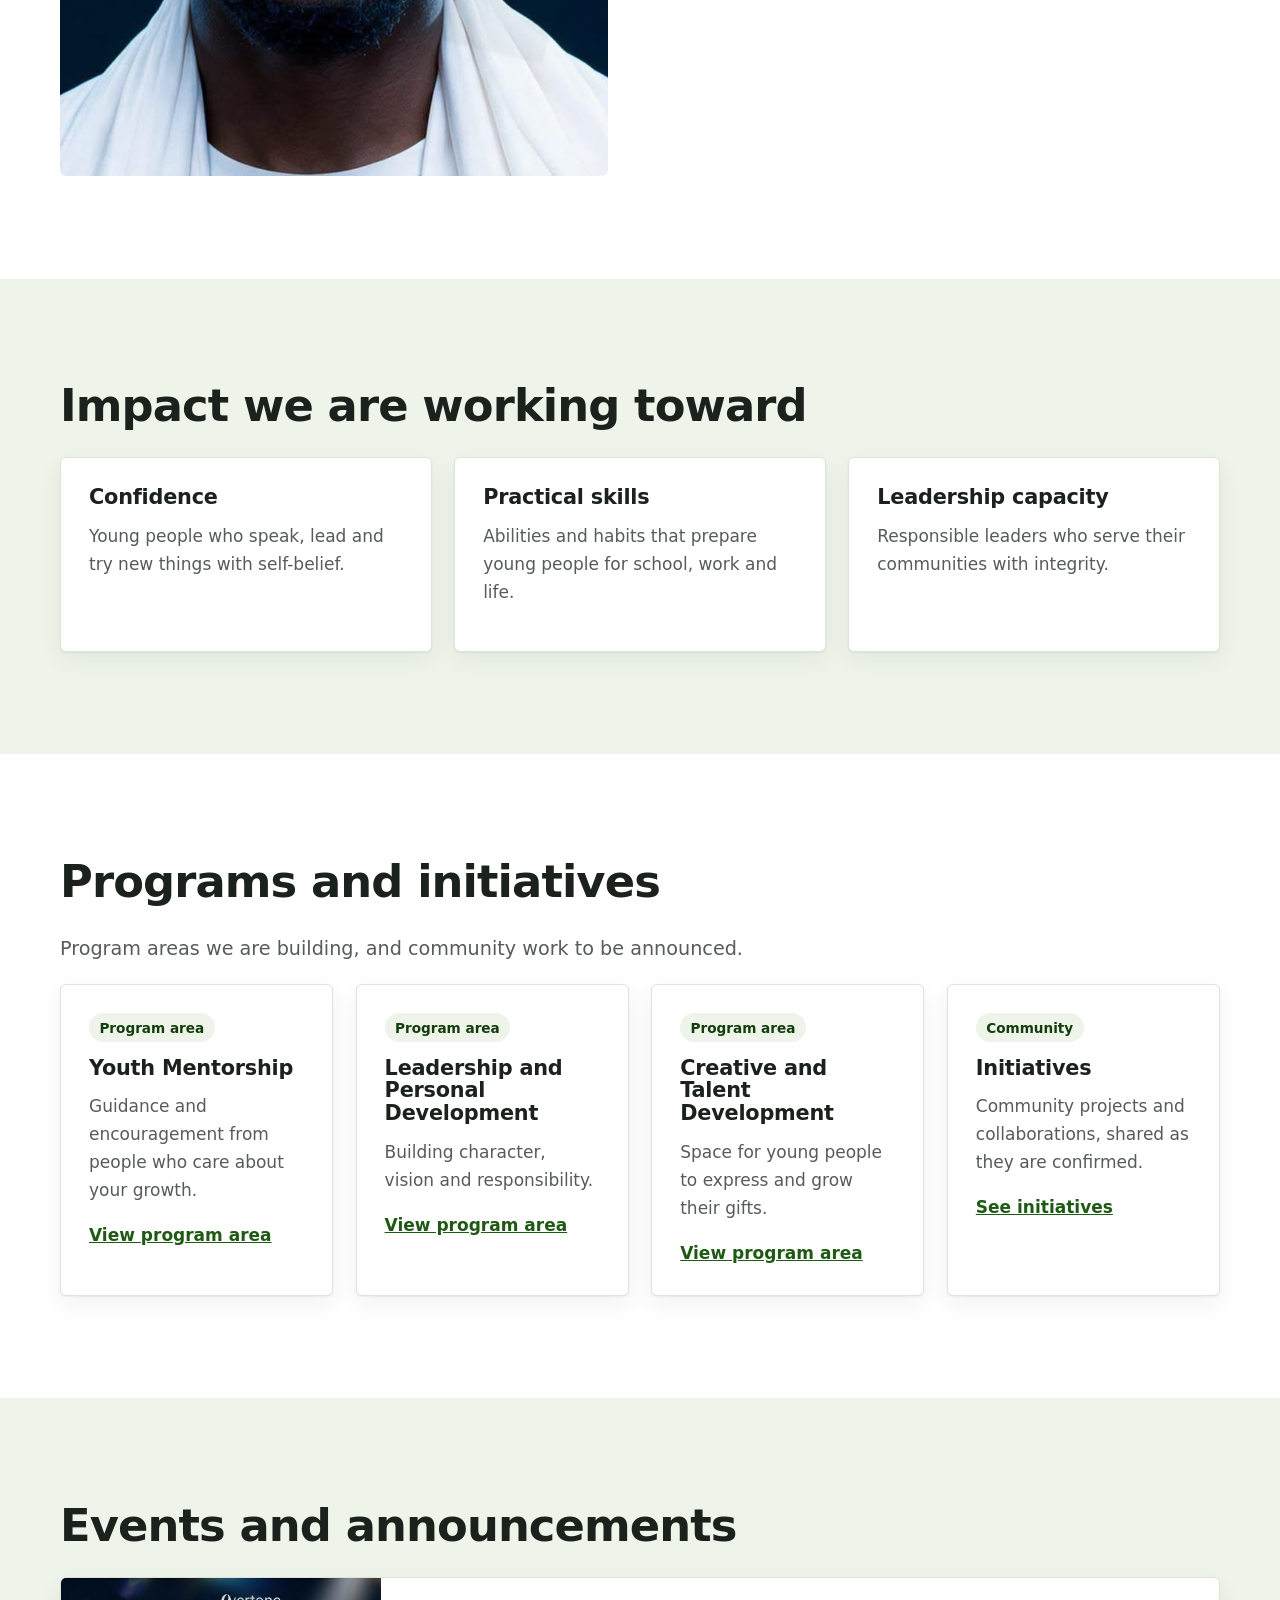
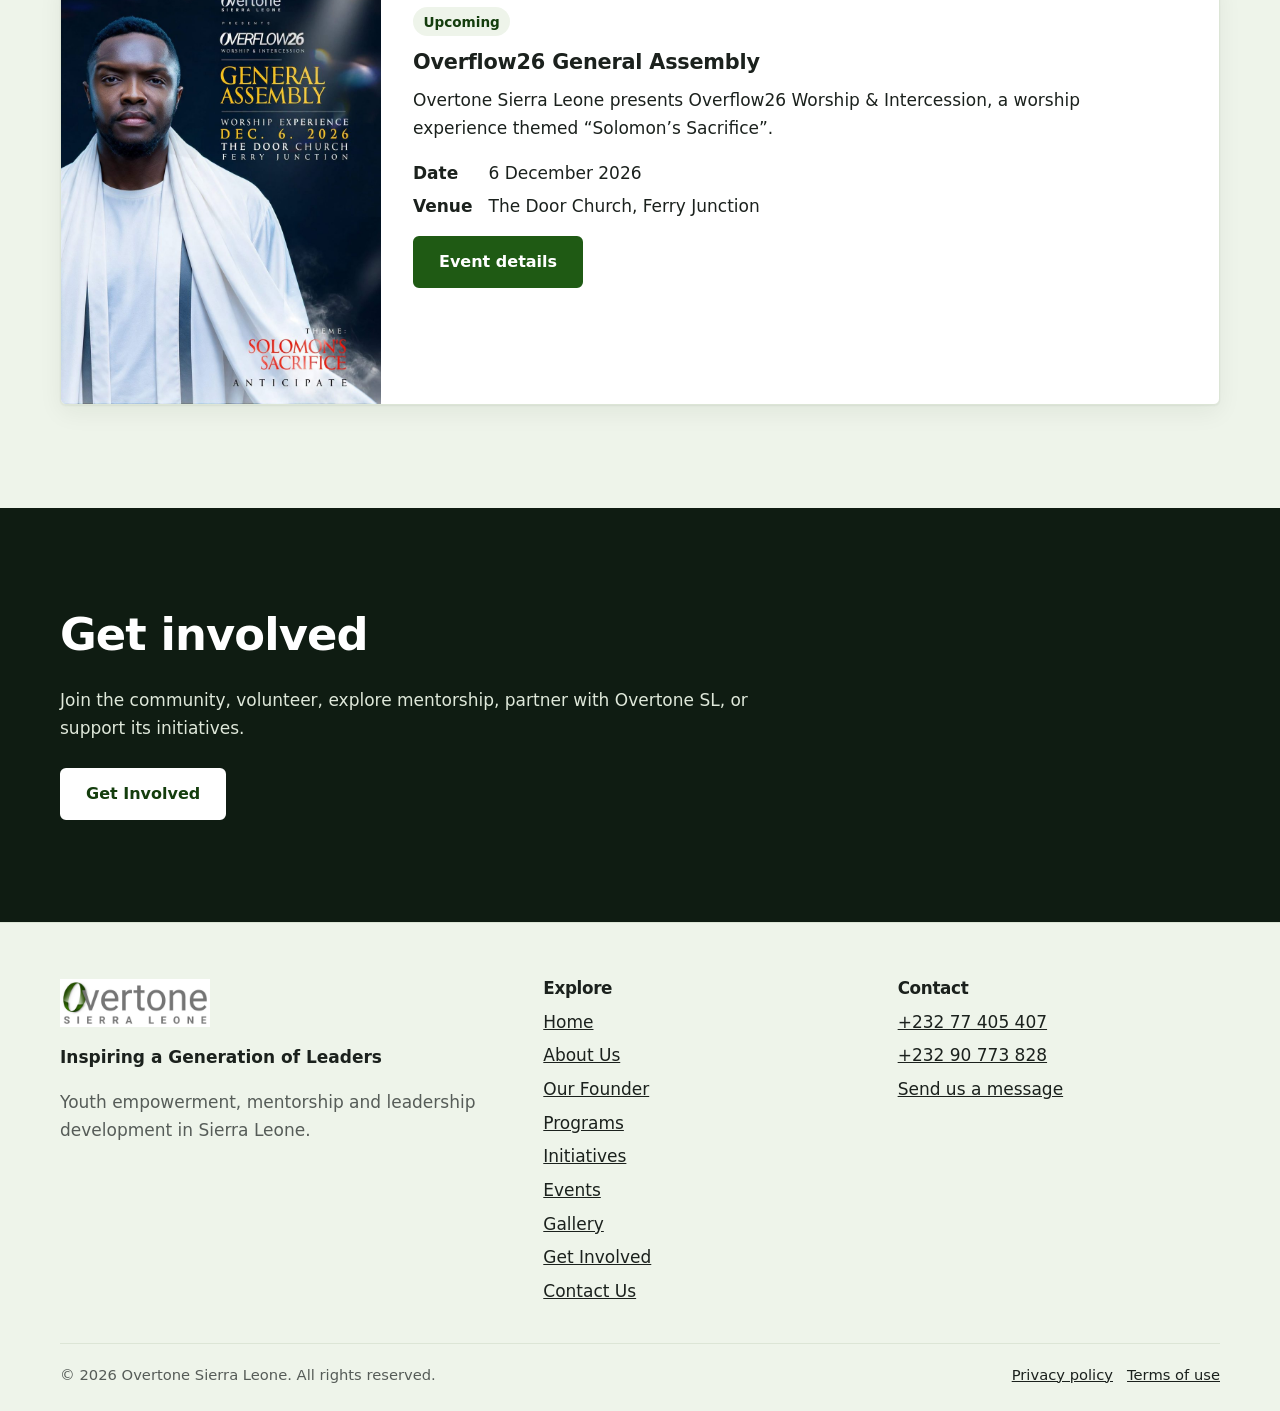
==== commit 8d85eb98: "Add files via upload" ====
--- a/index.html
+++ b/index.html
@@ -1,22 +1,22 @@
 <!DOCTYPE html><html lang="en"><head><meta charset="utf-8"><meta name="viewport" content="width=device-width,initial-scale=1">
 <title>Overtone Sierra Leone | Youth Empowerment and Leadership Development</title><meta name="description" content="Overtone Sierra Leone inspires and equips young people through mentorship, leadership development, creative expression and community engagement."><link rel="canonical" href="https://www.example.com/">
-<meta property="og:type" content="website"><meta property="og:site_name" content="Overtone Sierra Leone"><meta property="og:title" content="Overtone Sierra Leone | Youth Empowerment and Leadership Development"><meta property="og:description" content="Overtone Sierra Leone inspires and equips young people through mentorship, leadership development, creative expression and community engagement."><meta property="og:url" content="https://www.example.com/"><meta property="og:image" content="https://www.example.com/assets/images/founder-khadison-duwai.jpg"><meta name="twitter:card" content="summary_large_image">
+<meta property="og:type" content="website"><meta property="og:site_name" content="Overtone Sierra Leone"><meta property="og:title" content="Overtone Sierra Leone | Youth Empowerment and Leadership Development"><meta property="og:description" content="Overtone Sierra Leone inspires and equips young people through mentorship, leadership development, creative expression and community engagement."><meta property="og:url" content="https://www.example.com/"><meta property="og:image" content="https://www.example.com/founder-khadison-duwai.jpg"><meta name="twitter:card" content="summary_large_image">
 <link rel="icon" href="data:image/svg+xml,%3Csvg xmlns='http://www.w3.org/2000/svg' viewBox='0 0 32 32'%3E%3Ccircle cx='16' cy='16' r='11' fill='none' stroke='%231f5a14' stroke-width='6'/%3E%3C/svg%3E">
 <link rel="preconnect" href="https://fonts.googleapis.com"><link rel="preconnect" href="https://fonts.gstatic.com" crossorigin>
 <link rel="stylesheet" href="https://fonts.googleapis.com/css2?family=Bricolage+Grotesque:opsz,wght@12..96,600;12..96,800&family=Public+Sans:wght@400;600;700&display=swap">
-<link rel="stylesheet" href="style.css"><script type="application/ld+json">{"@context": "https://schema.org", "@type": "Organization", "name": "Overtone Sierra Leone", "alternateName": "Overtone SL", "slogan": "Inspiring a Generation of Leaders", "url": "https://www.example.com/", "logo": "https://www.example.com/assets/images/overtone-logo.png", "description": "Overtone Sierra Leone is a youth organisation focused on empowerment, mentorship, leadership development and creative community engagement.", "areaServed": "Sierra Leone", "telephone": ["+23277405407", "+23290773828"]}</script><script type="application/ld+json">{"@context": "https://schema.org", "@type": "WebSite", "name": "Overtone Sierra Leone", "url": "https://www.example.com/"}</script></head><body><a class="skip" href="#main">Skip to content</a><header class="site-header"><div class="wrap bar"><a class="brand" href="index.html" aria-label="Overtone Sierra Leone, home"><img src="assets/images/overtone-logo.png" alt="Overtone Sierra Leone logo" width="150" height="48"></a>
+<link rel="stylesheet" href="style.css"><script type="application/ld+json">{"@context": "https://schema.org", "@type": "Organization", "name": "Overtone Sierra Leone", "alternateName": "Overtone SL", "slogan": "Inspiring a Generation of Leaders", "url": "https://www.example.com/", "logo": "https://www.example.com/overtone-logo.png", "description": "Overtone Sierra Leone is a youth organisation focused on empowerment, mentorship, leadership development and creative community engagement.", "areaServed": "Sierra Leone", "telephone": ["+23277405407", "+23290773828"]}</script><script type="application/ld+json">{"@context": "https://schema.org", "@type": "WebSite", "name": "Overtone Sierra Leone", "url": "https://www.example.com/"}</script></head><body><a class="skip" href="#main">Skip to content</a><header class="site-header"><div class="wrap bar"><a class="brand" href="index.html" aria-label="Overtone Sierra Leone, home"><img src="overtone-logo.png" alt="Overtone Sierra Leone logo" width="150" height="48"></a>
 <button class="nav-toggle" aria-expanded="false" aria-controls="site-nav">Menu</button><nav class="nav" id="site-nav" aria-label="Main"><ul><li><a href="index.html" aria-current=page>Home</a></li><li><a href="about.html">About Us</a></li><li><a href="founder.html">Our Founder</a></li><li><a href="programs.html">Programs</a></li><li><a href="initiatives.html">Initiatives</a></li><li><a href="events.html">Events</a></li><li><a href="gallery.html">Gallery</a></li><li class=cta><a href="get-involved.html">Get Involved</a></li><li><a href="contact.html">Contact Us</a></li></ul></nav></div></header><main id="main">
 <section class="hero"><div class="wrap"><div><p class="tag">Inspiring a Generation of Leaders</p><h1>Empowering Young People. Inspiring Tomorrow&rsquo;s Leaders.</h1><p class="lead" style="color:#dfe8da">Overtone Sierra Leone is committed to inspiring and equipping young people through mentorship, leadership development, creative expression, and opportunities that help them discover their potential.</p><div class="row"><a class="btn" href="about.html#mission">Discover Our Mission</a><a class="btn ghost" href="get-involved.html">Get Involved</a></div></div>
-<figure class="portrait" style="margin:0"><img src="assets/images/founder-khadison-duwai.jpg" alt="Portrait of Khadison Duwai, founder of Overtone Sierra Leone" width="800" height="1012"><figcaption><strong>Khadison Duwai</strong><br>Founder, Overtone Sierra Leone</figcaption></figure></div></section>
+<figure class="portrait" style="margin:0"><img src="founder-khadison-duwai.jpg" alt="Portrait of Khadison Duwai, founder of Overtone Sierra Leone" width="800" height="1012"><figcaption><strong>Khadison Duwai</strong><br>Founder, Overtone Sierra Leone</figcaption></figure></div></section>
 <section class="sec "><div class="wrap"><div class="split"><div><h2>Young people at the centre</h2><p>Overtone Sierra Leone is a youth-focused organisation established around 2018. We believe young people grow into confident, responsible, value-driven leaders when they are mentored, trained and given room to create.</p><p>Our work centres on youth empowerment, mentorship, skill-building and creative community engagement across Sierra Leone.</p><a class="btn ghost" href="about.html">About Overtone SL</a></div><div class="statement">Leadership starts with values, and grows with opportunity.</div></div></div></section>
 <section class="sec alt"><div class="wrap"><h2>Our focus areas</h2><p class="lead">The areas that shape how Overtone SL serves young people.</p><div class="grid"><article class="card"><svg class="ico" viewBox="0 0 24 24" fill="none" stroke="currentColor" stroke-width="1.7" stroke-linecap="round" stroke-linejoin="round" aria-hidden="true"><path d="M12 3v12M7 8l5-5 5 5"/><path d="M4 21h16"/></svg><h3>Youth Empowerment</h3><p>Helping young people recognise their potential and take confident steps toward it.</p><a class="more" href="about.html#approach">Learn more<span class="sr"> about Youth Empowerment</span></a></article><article class="card"><svg class="ico" viewBox="0 0 24 24" fill="none" stroke="currentColor" stroke-width="1.7" stroke-linecap="round" stroke-linejoin="round" aria-hidden="true"><path d="M5 21V4l13 5-13 5"/></svg><h3>Leadership Development</h3><p>Building responsible, value-driven leaders for homes, schools and communities.</p><a class="more" href="programs.html#leadership">Learn more<span class="sr"> about Leadership Development</span></a></article><article class="card"><svg class="ico" viewBox="0 0 24 24" fill="none" stroke="currentColor" stroke-width="1.7" stroke-linecap="round" stroke-linejoin="round" aria-hidden="true"><circle cx="9" cy="8" r="3"/><circle cx="17" cy="9" r="2.5"/><path d="M3 20c0-3.5 3-6 6-6s6 2.5 6 6M15 14c3 0 6 2 6 5"/></svg><h3>Mentorship</h3><p>Connecting young people with guidance, encouragement and example.</p><a class="more" href="programs.html#mentorship">Learn more<span class="sr"> about Mentorship</span></a></article><article class="card"><svg class="ico" viewBox="0 0 24 24" fill="none" stroke="currentColor" stroke-width="1.7" stroke-linecap="round" stroke-linejoin="round" aria-hidden="true"><path d="M14 7l3-3 3 3-3 3M4 20l10-10M13 6l5 5-9 9H4v-5z"/></svg><h3>Skills and Personal Development</h3><p>Practical skills and personal growth that open doors.</p><a class="more" href="programs.html#skills">Learn more<span class="sr"> about Skills and Personal Development</span></a></article><article class="card"><svg class="ico" viewBox="0 0 24 24" fill="none" stroke="currentColor" stroke-width="1.7" stroke-linecap="round" stroke-linejoin="round" aria-hidden="true"><rect x="9" y="3" width="6" height="11" rx="3"/><path d="M5 11a7 7 0 0 0 14 0M12 18v3"/></svg><h3>Public Speaking and Creative Expression</h3><p>Confidence to speak, create and be heard.</p><a class="more" href="programs.html#speaking">Learn more<span class="sr"> about Public Speaking and Creative Expression</span></a></article><article class="card"><svg class="ico" viewBox="0 0 24 24" fill="none" stroke="currentColor" stroke-width="1.7" stroke-linecap="round" stroke-linejoin="round" aria-hidden="true"><path d="M3 11l9-8 9 8v9H3z"/><path d="M10 20v-6h4v6"/></svg><h3>Community Engagement</h3><p>Young people serving and strengthening the communities around them.</p><a class="more" href="initiatives.html">Learn more<span class="sr"> about Community Engagement</span></a></article></div></div></section>
-<section class="sec "><div class="wrap"><div class="split"><figure style="margin:0"><img class="photo" src="assets/images/founder-khadison-duwai.jpg" alt="Khadison Duwai, founder of Overtone Sierra Leone" width="800" height="1012" loading="lazy"></figure><div><h2>Meet the founder</h2><p>Driven by a passion for youth empowerment and leadership, Khadison Duwai founded Overtone to help inspire, mentor, and equip a generation of young people to discover their potential and create meaningful impact.</p><a class="btn" href="founder.html">Meet Our Founder</a></div></div></div></section>
+<section class="sec "><div class="wrap"><div class="split"><figure style="margin:0"><img class="photo" src="founder-khadison-duwai.jpg" alt="Khadison Duwai, founder of Overtone Sierra Leone" width="800" height="1012" loading="lazy"></figure><div><h2>Meet the founder</h2><p>Driven by a passion for youth empowerment and leadership, Khadison Duwai founded Overtone to help inspire, mentor, and equip a generation of young people to discover their potential and create meaningful impact.</p><a class="btn" href="founder.html">Meet Our Founder</a></div></div></div></section>
 <section class="sec alt"><div class="wrap"><h2>Impact we are working toward</h2><div class="grid"><div class="card"><h3>Confidence</h3><p>Young people who speak, lead and try new things with self-belief.</p></div><div class="card"><h3>Practical skills</h3><p>Abilities and habits that prepare young people for school, work and life.</p></div><div class="card"><h3>Leadership capacity</h3><p>Responsible leaders who serve their communities with integrity.</p></div></div></div></section>
 <section class="sec "><div class="wrap"><h2>Programs and initiatives</h2><p class="lead">Program areas we are building, and community work to be announced.</p><div class="grid"><article class="card"><span class="badge">Program area</span><h3>Youth Mentorship</h3><p>Guidance and encouragement from people who care about your growth.</p><a class="more" href="programs.html#mentorship">View program area</a></article><article class="card"><span class="badge">Program area</span><h3>Leadership and Personal Development</h3><p>Building character, vision and responsibility.</p><a class="more" href="programs.html#leadership">View program area</a></article><article class="card"><span class="badge">Program area</span><h3>Creative and Talent Development</h3><p>Space for young people to express and grow their gifts.</p><a class="more" href="programs.html#creative">View program area</a></article><article class="card"><span class="badge">Community</span><h3>Initiatives</h3><p>Community projects and collaborations, shared as they are confirmed.</p><a class="more" href="initiatives.html">See initiatives</a></article></div></div></section>
-<section class="sec alt"><div class="wrap"><h2>Events and announcements</h2><article class="event"><img src="assets/images/overflow26-flyer.jpg" alt="Poster for Overflow26 General Assembly, a worship experience on 6 December 2026 at The Door Church, Ferry Junction" width="900" height="1200" loading="lazy"><div class="body"><span class="badge">Upcoming</span><h3>Overflow26 General Assembly</h3><p>Overtone Sierra Leone presents Overflow26 Worship &amp; Intercession, a worship experience themed &ldquo;Solomon&rsquo;s Sacrifice&rdquo;.</p><dl><dt>Date</dt><dd>6 December 2026</dd><dt>Venue</dt><dd>The Door Church, Ferry Junction</dd></dl><a class="btn" href="events.html">Event details</a></div></article></div></section>
+<section class="sec alt"><div class="wrap"><h2>Events and announcements</h2><article class="event"><img src="overflow26-flyer.jpg" alt="Poster for Overflow26 General Assembly, a worship experience on 6 December 2026 at The Door Church, Ferry Junction" width="900" height="1200" loading="lazy"><div class="body"><span class="badge">Upcoming</span><h3>Overflow26 General Assembly</h3><p>Overtone Sierra Leone presents Overflow26 Worship &amp; Intercession, a worship experience themed &ldquo;Solomon&rsquo;s Sacrifice&rdquo;.</p><dl><dt>Date</dt><dd>6 December 2026</dd><dt>Venue</dt><dd>The Door Church, Ferry Junction</dd></dl><a class="btn" href="events.html">Event details</a></div></article></div></section>
 <section class="sec dark"><div class="wrap"><h2>Get involved</h2><p>Join the community, volunteer, explore mentorship, partner with Overtone SL, or support its initiatives.</p><div class="row"><a class="btn" href="get-involved.html">Get Involved</a></div></div></section>
 <!-- Testimonials: hidden until verified, real participant stories are supplied. Remove "hidden" to show. -->
-<section class="sec" hidden id="stories"><div class="wrap"><h2>Community stories</h2><div class="grid"><!-- <figure class="card"><blockquote>Quote here</blockquote><figcaption>Name, role (with permission)</figcaption></figure> --></div></div></section></main><footer class="site-footer"><div class="wrap"><div class="fgrid"><div><img src="assets/images/overtone-logo.png" alt="Overtone Sierra Leone" width="150" height="48" loading="lazy"><p style="margin-top:1rem"><strong>Inspiring a Generation of Leaders</strong></p><p class="quiet">Youth empowerment, mentorship and leadership development in Sierra Leone.</p></div>
+<section class="sec" hidden id="stories"><div class="wrap"><h2>Community stories</h2><div class="grid"><!-- <figure class="card"><blockquote>Quote here</blockquote><figcaption>Name, role (with permission)</figcaption></figure> --></div></div></section></main><footer class="site-footer"><div class="wrap"><div class="fgrid"><div><img src="overtone-logo.png" alt="Overtone Sierra Leone" width="150" height="48" loading="lazy"><p style="margin-top:1rem"><strong>Inspiring a Generation of Leaders</strong></p><p class="quiet">Youth empowerment, mentorship and leadership development in Sierra Leone.</p></div>
 <div><h2>Explore</h2><ul><li><a href="index.html">Home</a></li><li><a href="about.html">About Us</a></li><li><a href="founder.html">Our Founder</a></li><li><a href="programs.html">Programs</a></li><li><a href="initiatives.html">Initiatives</a></li><li><a href="events.html">Events</a></li><li><a href="gallery.html">Gallery</a></li><li><a href="get-involved.html">Get Involved</a></li><li><a href="contact.html">Contact Us</a></li></ul></div><div><h2>Contact</h2><ul><li><a href="tel:+23277405407">+232 77 405 407</a></li><li><a href="tel:+23290773828">+232 90 773 828</a></li><li><a href="contact.html">Send us a message</a></li></ul><!-- TODO: add verified email, address and official social links here once confirmed --></div></div>
 <div class="legal"><span>&copy; <span data-year>2026</span> Overtone Sierra Leone. All rights reserved.</span><span><a href="privacy.html">Privacy policy</a> &nbsp; <a href="terms.html">Terms of use</a></span></div></div></footer>
-<button class="totop" aria-label="Back to top">&#8593;</button><script src="assets/js/main.js" defer></script></body></html>
+<button class="totop" aria-label="Back to top">&#8593;</button><script src="main.js" defer></script></body></html>
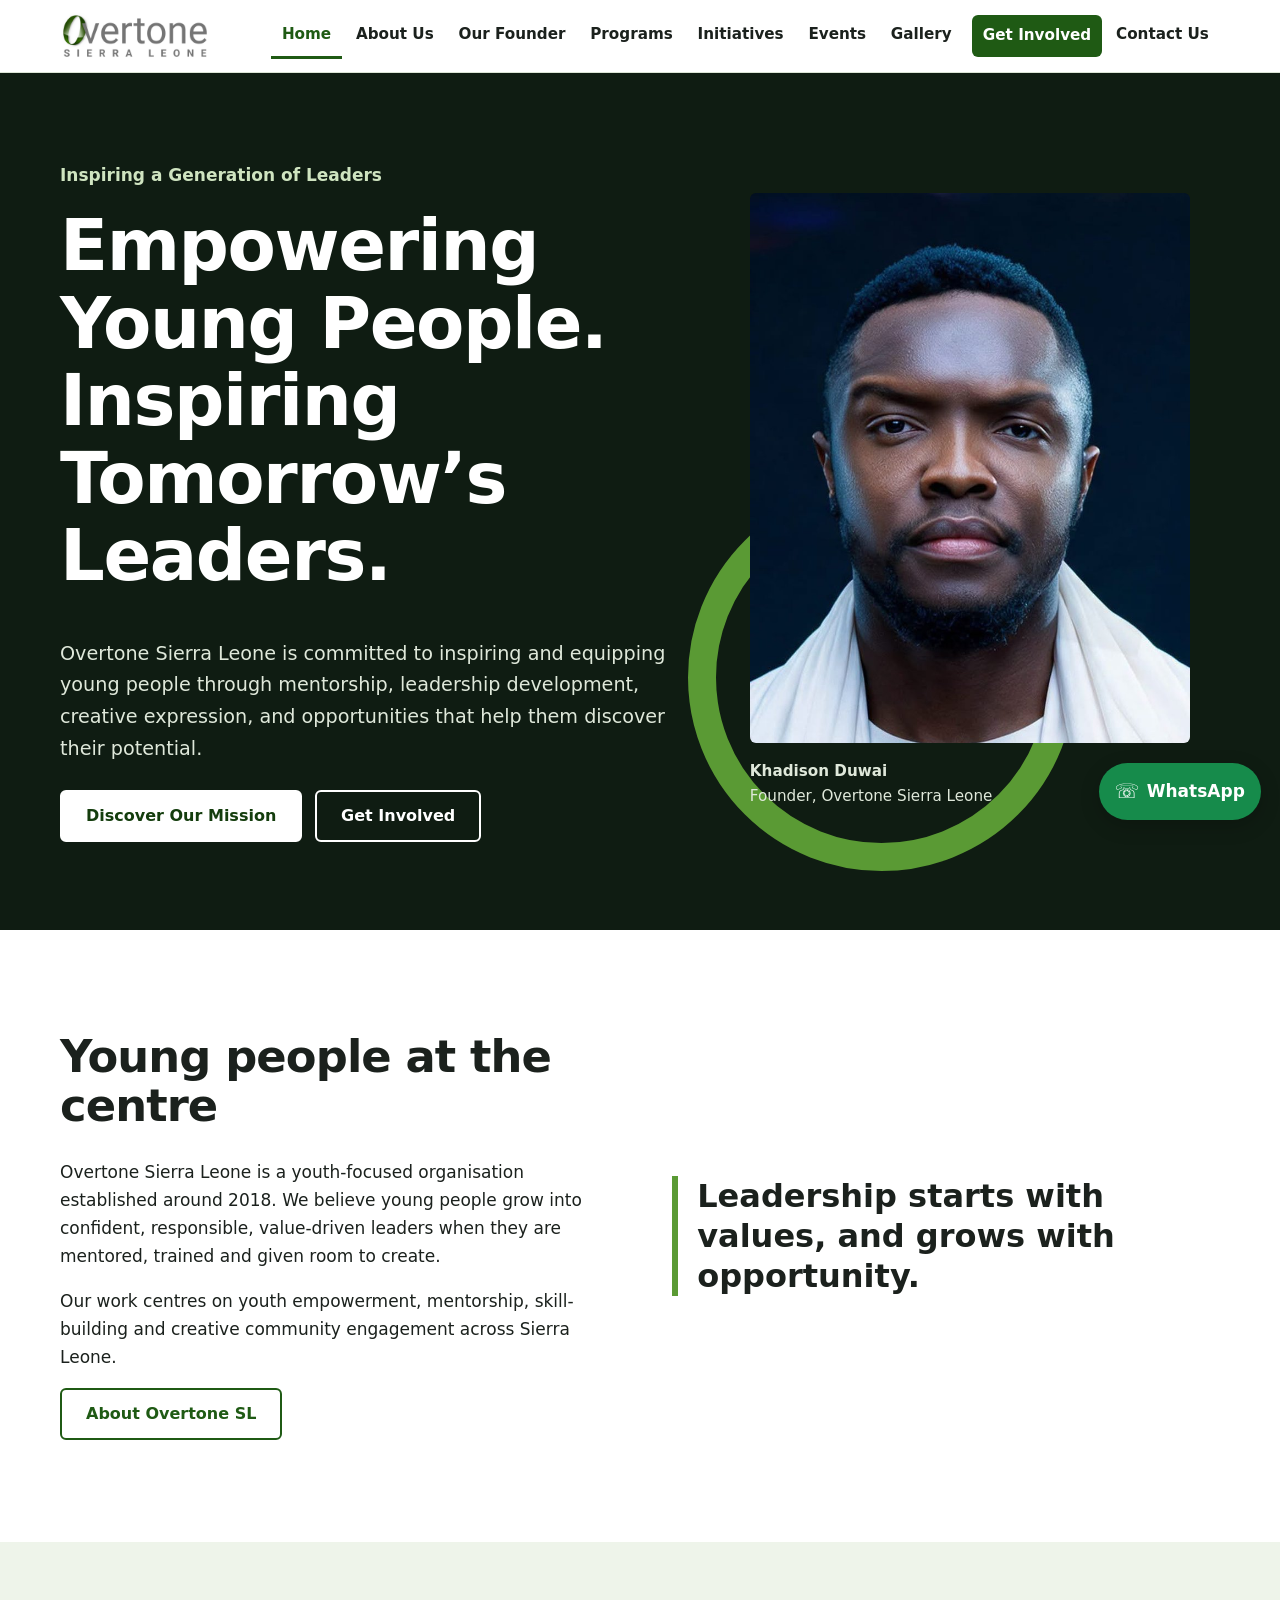
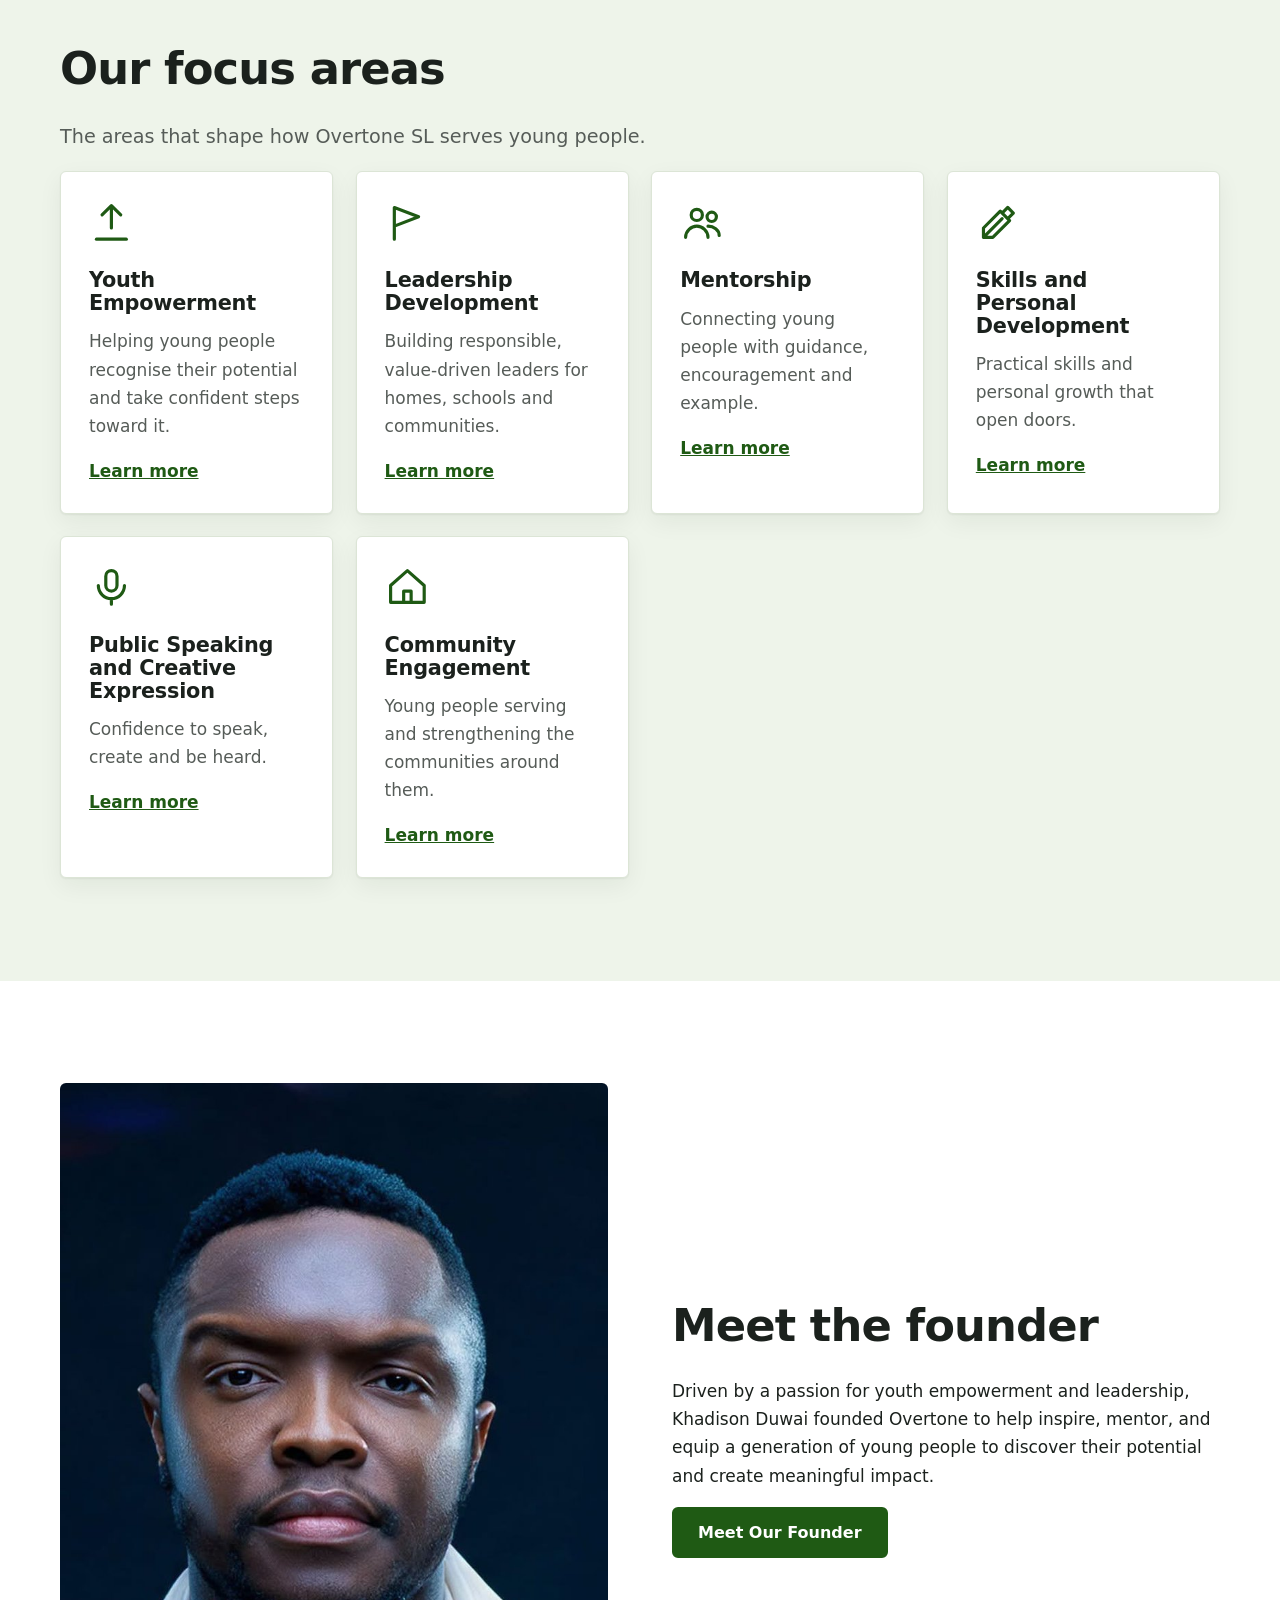
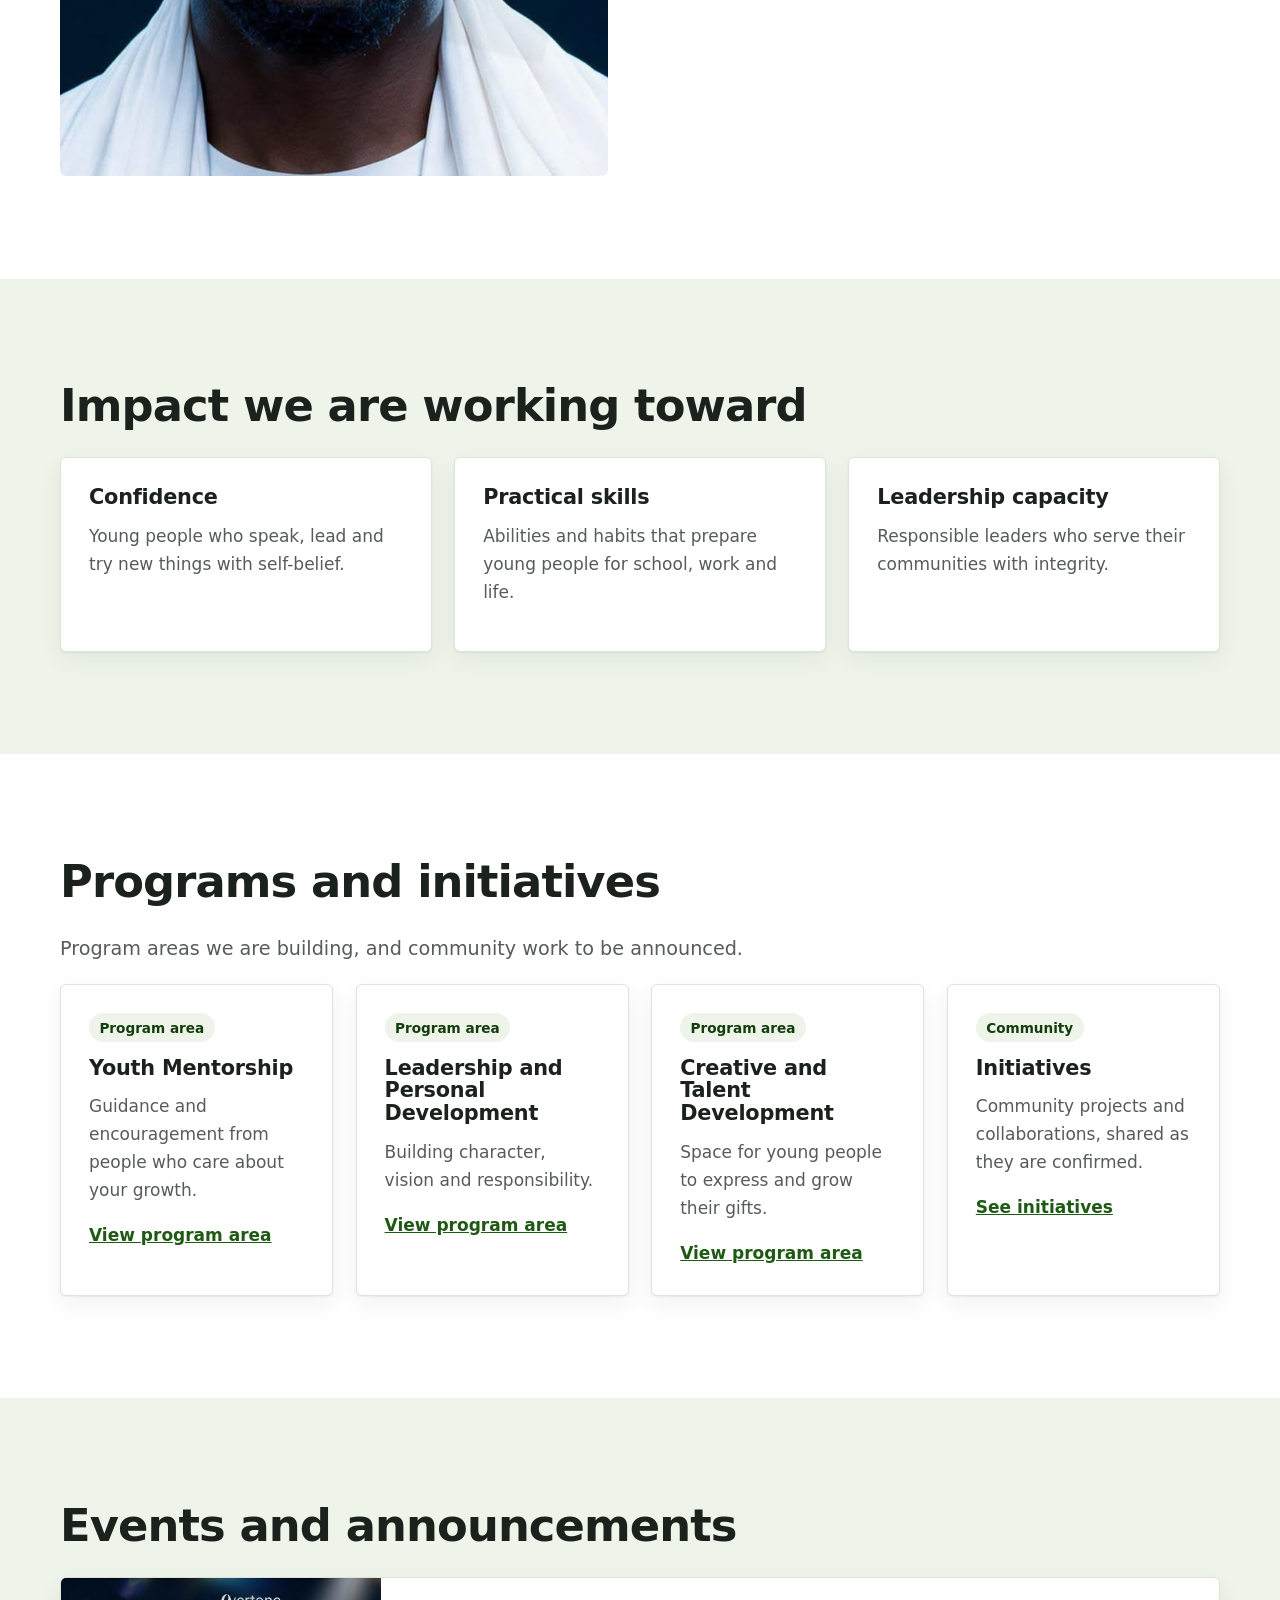
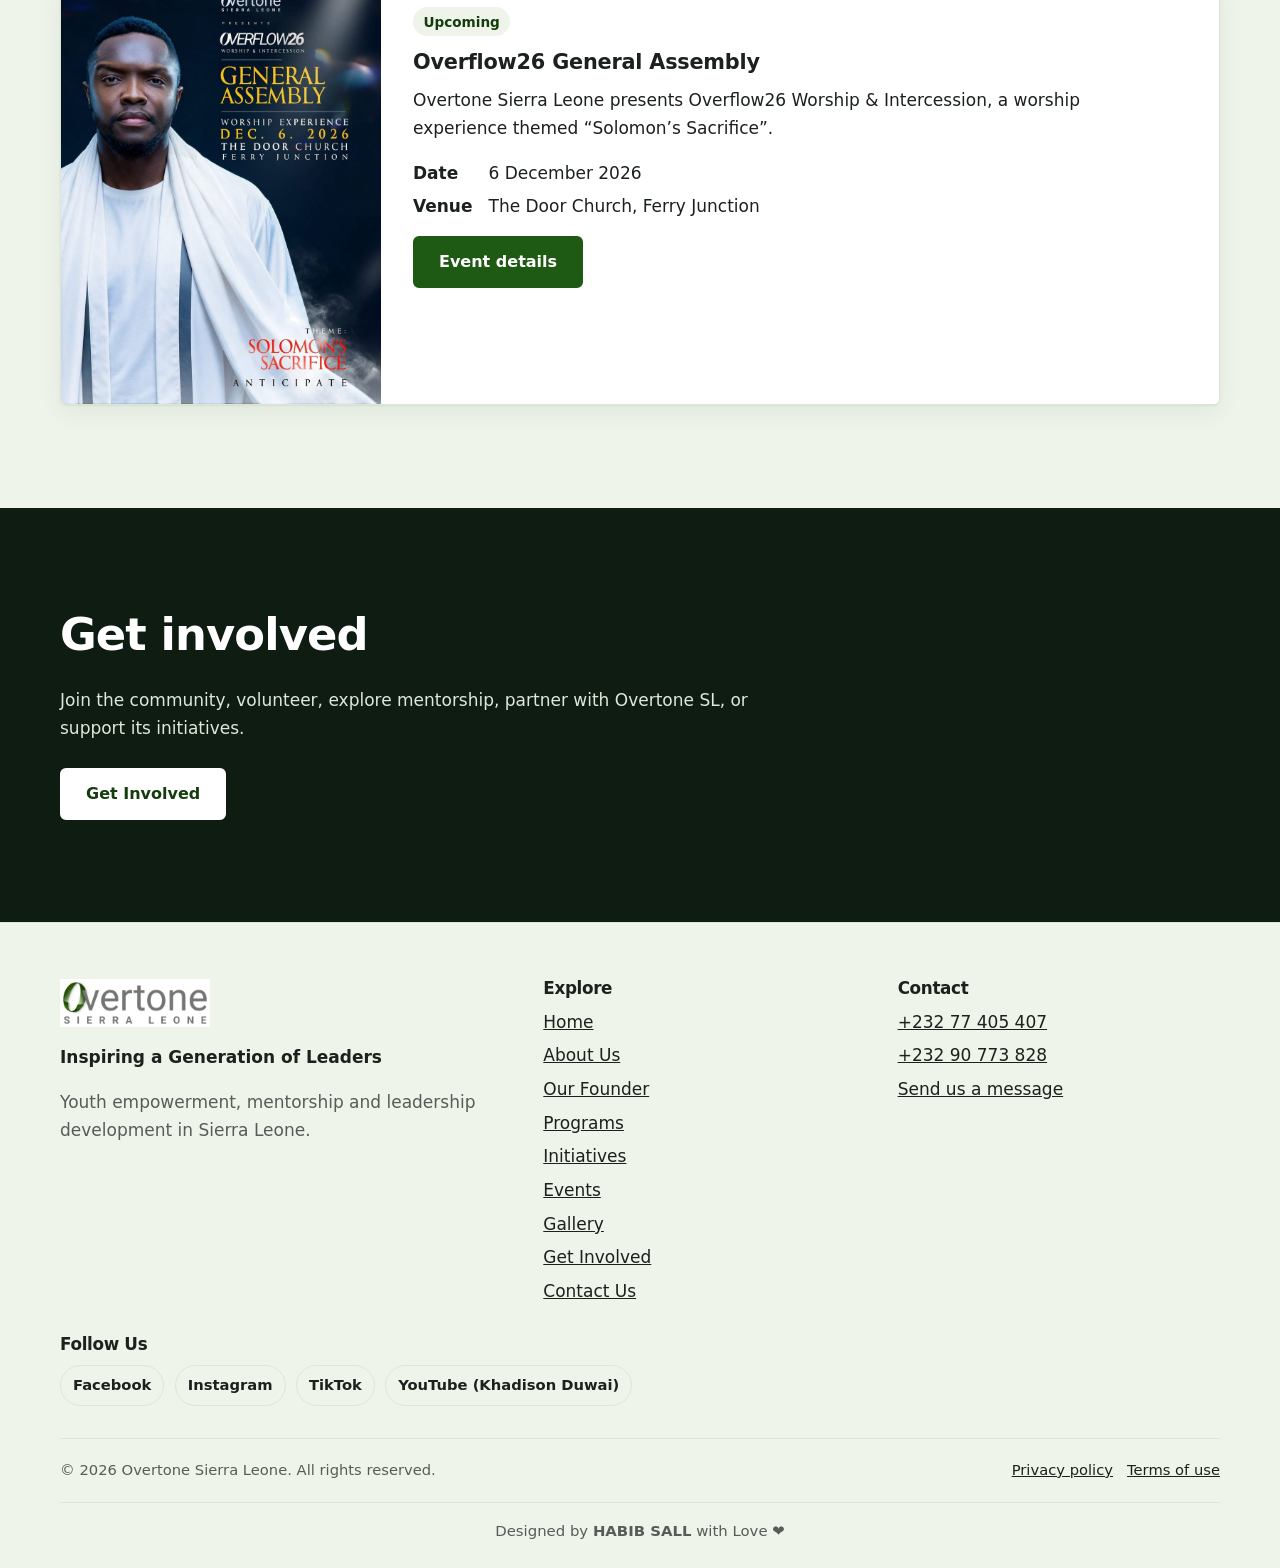
==== commit 4100d743: "Add files via upload" ====
--- a/index.html
+++ b/index.html
@@ -18,5 +18,7 @@
 <!-- Testimonials: hidden until verified, real participant stories are supplied. Remove "hidden" to show. -->
 <section class="sec" hidden id="stories"><div class="wrap"><h2>Community stories</h2><div class="grid"><!-- <figure class="card"><blockquote>Quote here</blockquote><figcaption>Name, role (with permission)</figcaption></figure> --></div></div></section></main><footer class="site-footer"><div class="wrap"><div class="fgrid"><div><img src="overtone-logo.png" alt="Overtone Sierra Leone" width="150" height="48" loading="lazy"><p style="margin-top:1rem"><strong>Inspiring a Generation of Leaders</strong></p><p class="quiet">Youth empowerment, mentorship and leadership development in Sierra Leone.</p></div>
 <div><h2>Explore</h2><ul><li><a href="index.html">Home</a></li><li><a href="about.html">About Us</a></li><li><a href="founder.html">Our Founder</a></li><li><a href="programs.html">Programs</a></li><li><a href="initiatives.html">Initiatives</a></li><li><a href="events.html">Events</a></li><li><a href="gallery.html">Gallery</a></li><li><a href="get-involved.html">Get Involved</a></li><li><a href="contact.html">Contact Us</a></li></ul></div><div><h2>Contact</h2><ul><li><a href="tel:+23277405407">+232 77 405 407</a></li><li><a href="tel:+23290773828">+232 90 773 828</a></li><li><a href="contact.html">Send us a message</a></li></ul><!-- TODO: add verified email, address and official social links here once confirmed --></div></div>
-<div class="legal"><span>&copy; <span data-year>2026</span> Overtone Sierra Leone. All rights reserved.</span><span><a href="privacy.html">Privacy policy</a> &nbsp; <a href="terms.html">Terms of use</a></span></div></div></footer>
+<div class="social-footer"><h2>Follow Us</h2><div class="social-links" aria-label="Follow Overtone SL"><a href="https://www.facebook.com/share/1JJqdZNwYS/?mibextid=wwXIfr" target="_blank" rel="noopener noreferrer">Facebook</a><a href="https://www.instagram.com/over.tonesl?vrfl=aTZ6Zmw1cmFwbXE5" target="_blank" rel="noopener noreferrer">Instagram</a><a href="https://www.tiktok.com/@overtone.slofficial?_r=1&_t=ZS-9As2HaUHqfo" target="_blank" rel="noopener noreferrer">TikTok</a><a href="https://youtube.com/@khadisonduwai9681?si=H0f0UzuEXgPKdiRs" target="_blank" rel="noopener noreferrer">YouTube (Khadison Duwai)</a></div></div>
+<div class="legal"><span>&copy; <span data-year>2026</span> Overtone Sierra Leone. All rights reserved.</span><span><a href="privacy.html">Privacy policy</a> &nbsp; <a href="terms.html">Terms of use</a></span></div><div class="designer-credit">Designed by <strong>HABIB SALL</strong> with Love ❤️</div></div></footer>
+<a class="whatsapp-float" href="https://wa.me/23277405407" target="_blank" rel="noopener noreferrer" aria-label="Chat with Overtone SL on WhatsApp" title="Chat with us on WhatsApp"><span aria-hidden="true">☏</span><span class="wa-label">WhatsApp</span></a>
 <button class="totop" aria-label="Back to top">&#8593;</button><script src="main.js" defer></script></body></html>
--- a/style.css
+++ b/style.css
@@ -77,3 +77,6 @@
 @media(prefers-reduced-motion:reduce){*{animation:none!important;transition:none!important;scroll-behavior:auto!important}}
 
 .sr{position:absolute;width:1px;height:1px;overflow:hidden;clip:rect(0 0 0 0);white-space:nowrap}
+
+/* Social links, designer credit, and WhatsApp contact */
+.social-footer{margin-top:1.5rem}.social-links{display:flex;flex-wrap:wrap;gap:.65rem;margin:.75rem 0 1rem}.social-links a{display:inline-flex;align-items:center;padding:.45rem .75rem;border:1px solid var(--line);border-radius:999px;text-decoration:none;font-weight:700;font-size:.92rem}.social-links a:hover{background:#e4f3dc}.designer-credit{border-top:1px solid var(--line);margin-top:1.25rem;padding-top:1rem;text-align:center;color:var(--grey);font-size:.93rem}.whatsapp-float{position:fixed;right:1.2rem;bottom:5rem;z-index:1000;display:flex;align-items:center;gap:.45rem;padding:.75rem 1rem;border-radius:999px;background:#168b4b;color:#fff!important;text-decoration:none;font-weight:700;box-shadow:0 6px 20px rgba(0,0,0,.2)}.whatsapp-float span:first-child{font-size:1.25rem}.whatsapp-float:hover{filter:brightness(.95)}@media(max-width:480px){.whatsapp-float{right:.8rem;bottom:4.8rem;padding:.7rem .85rem}.wa-label{font-size:.9rem}}
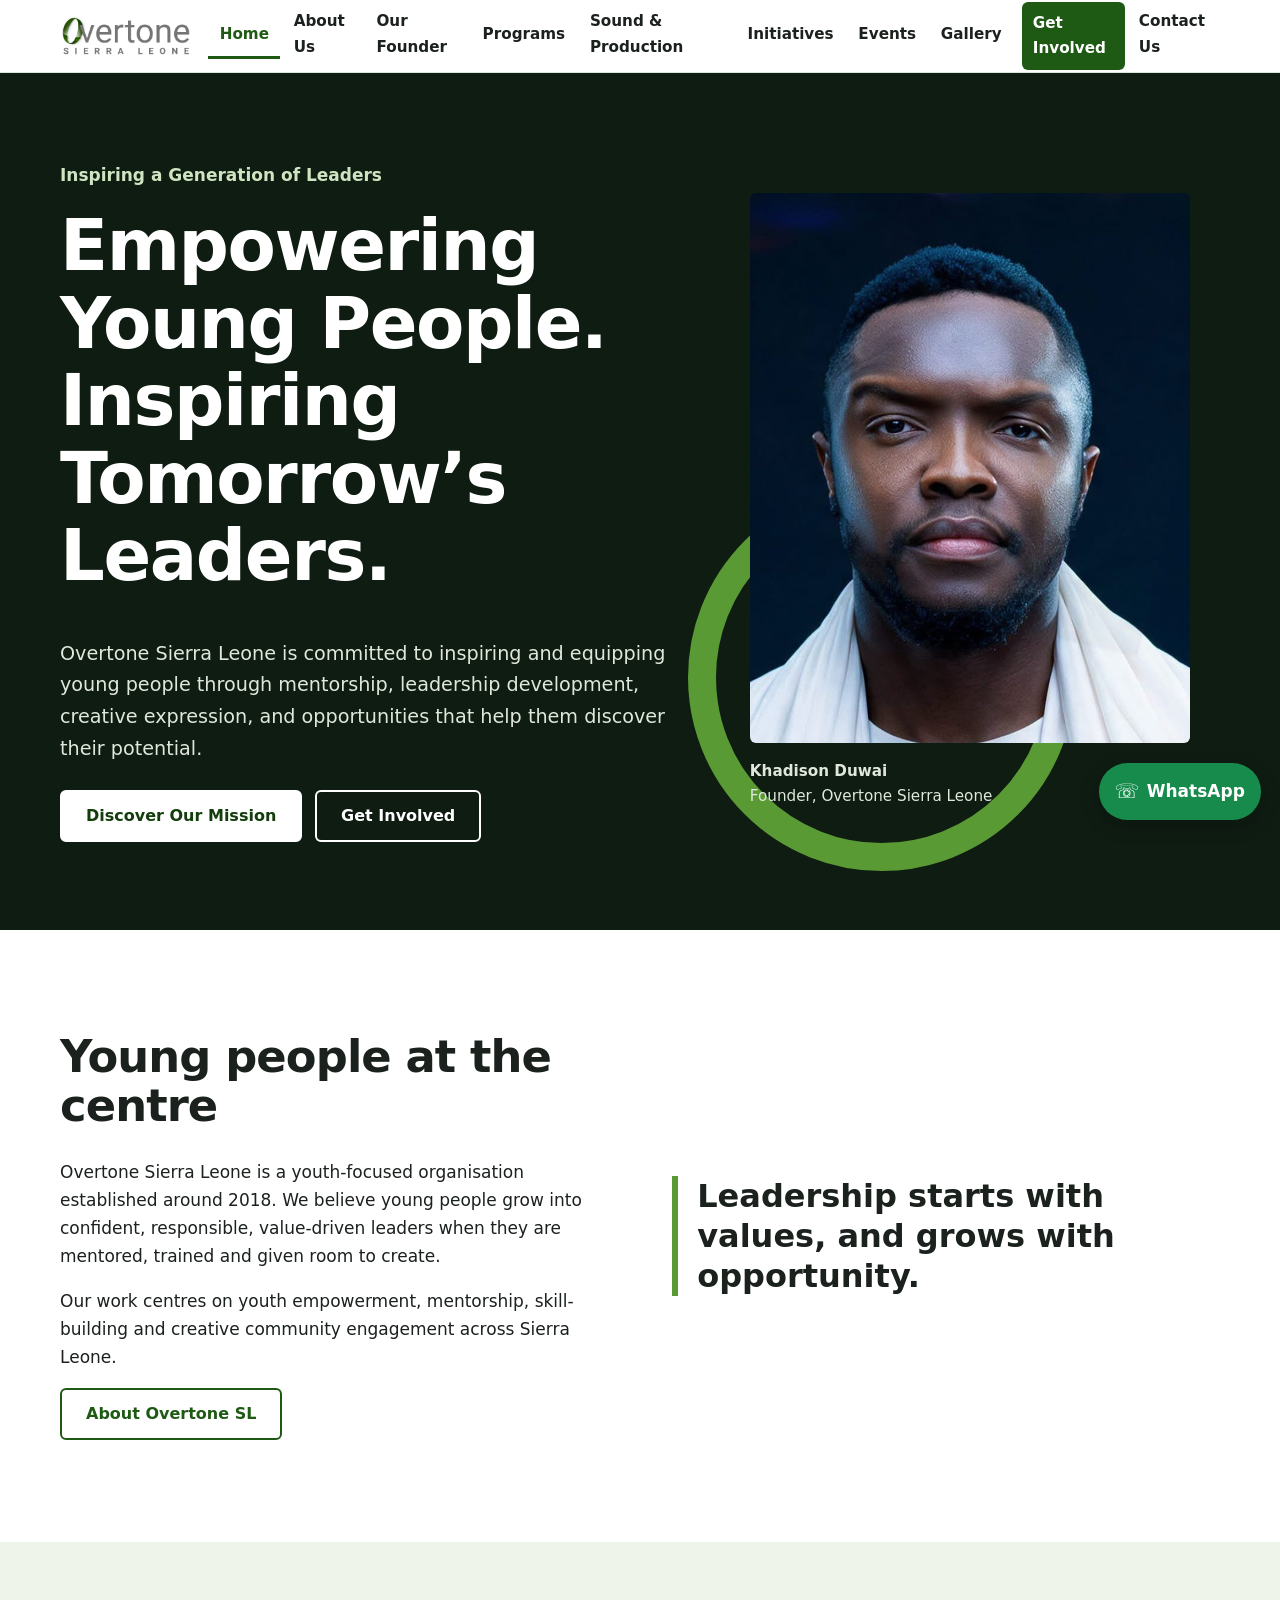
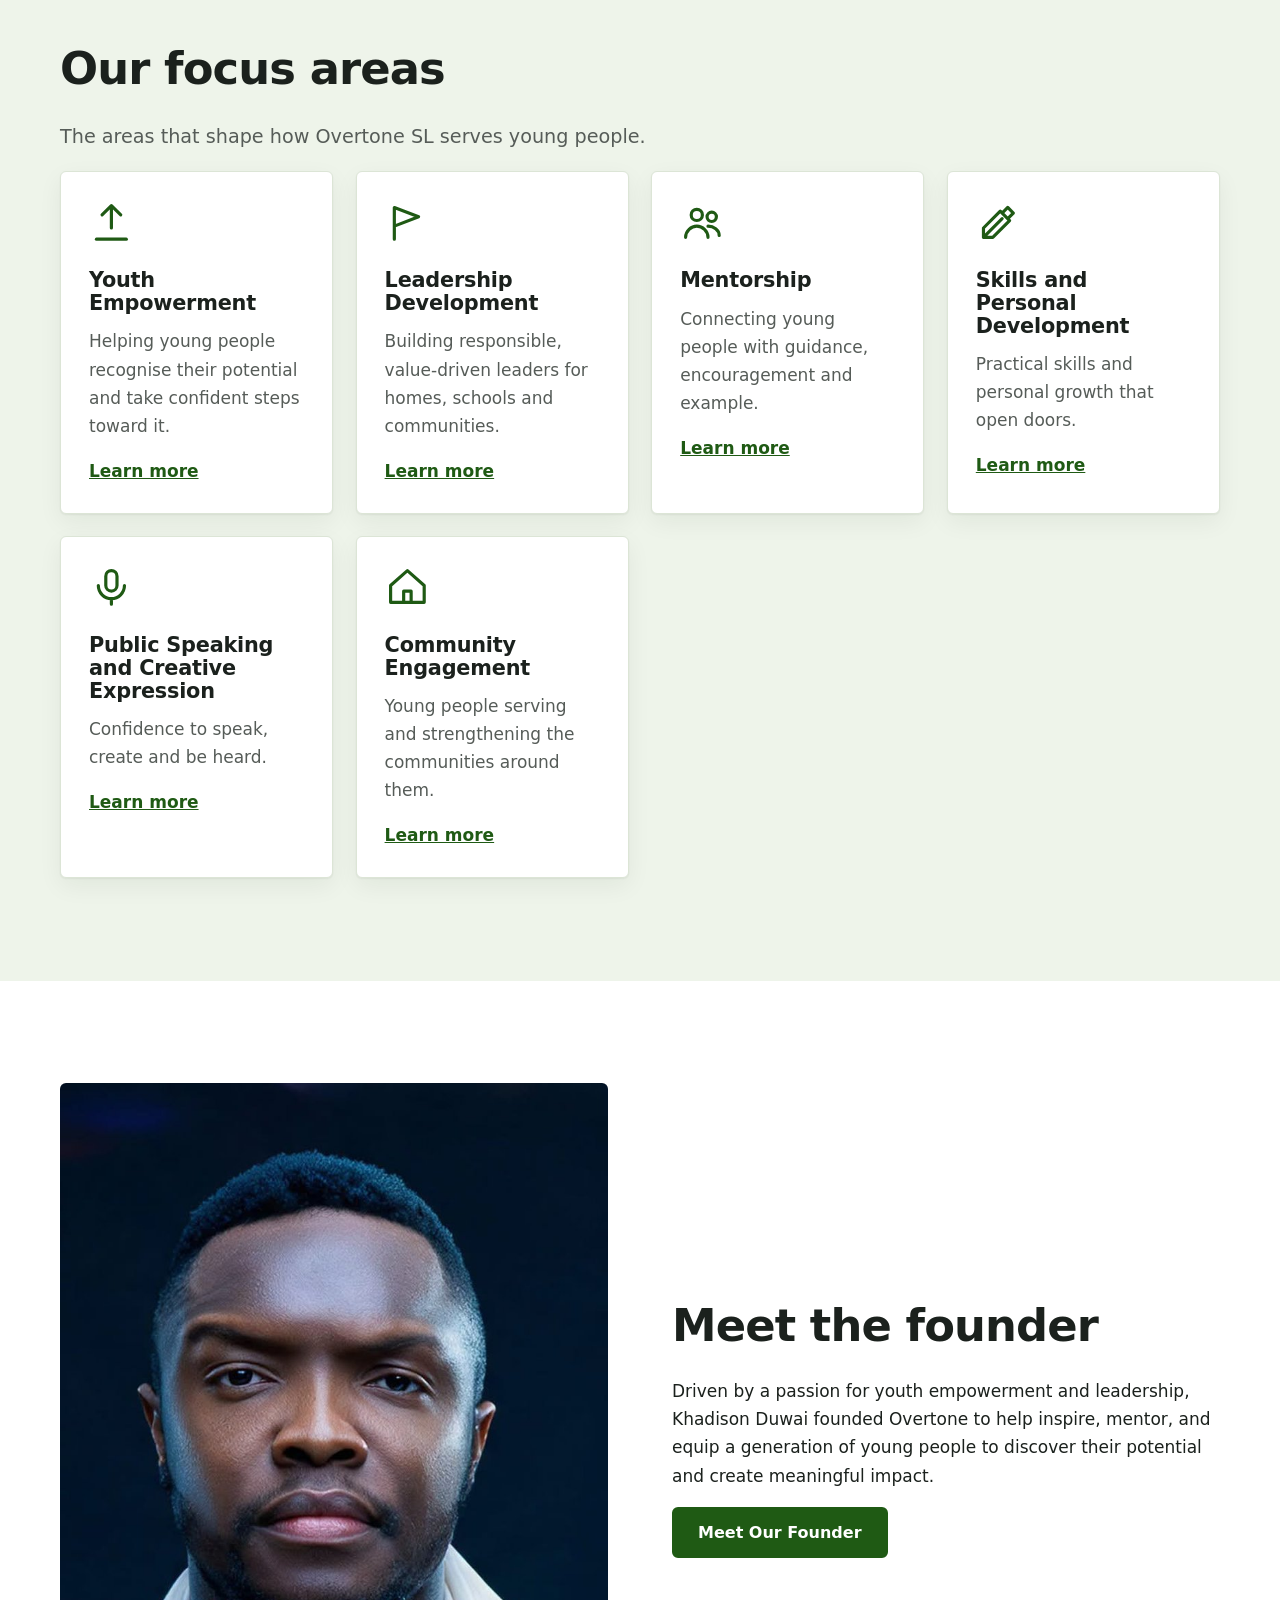
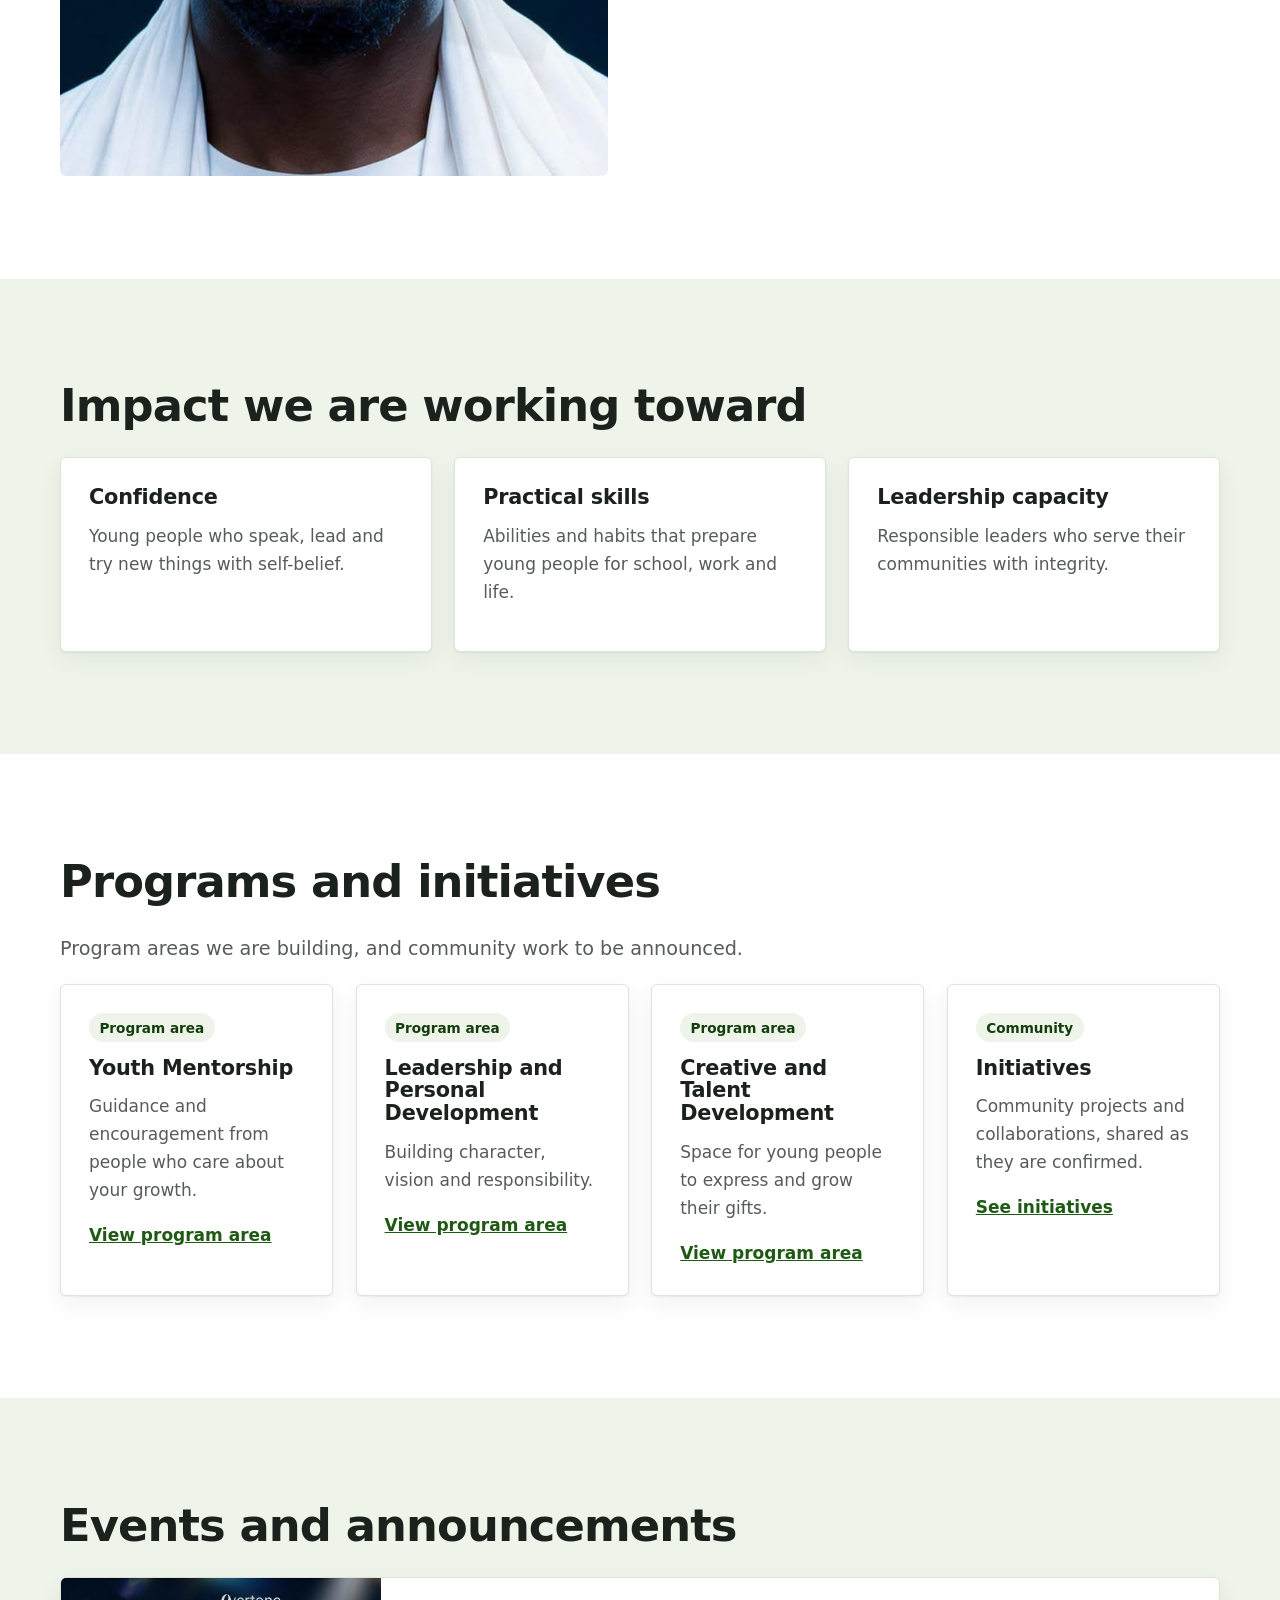
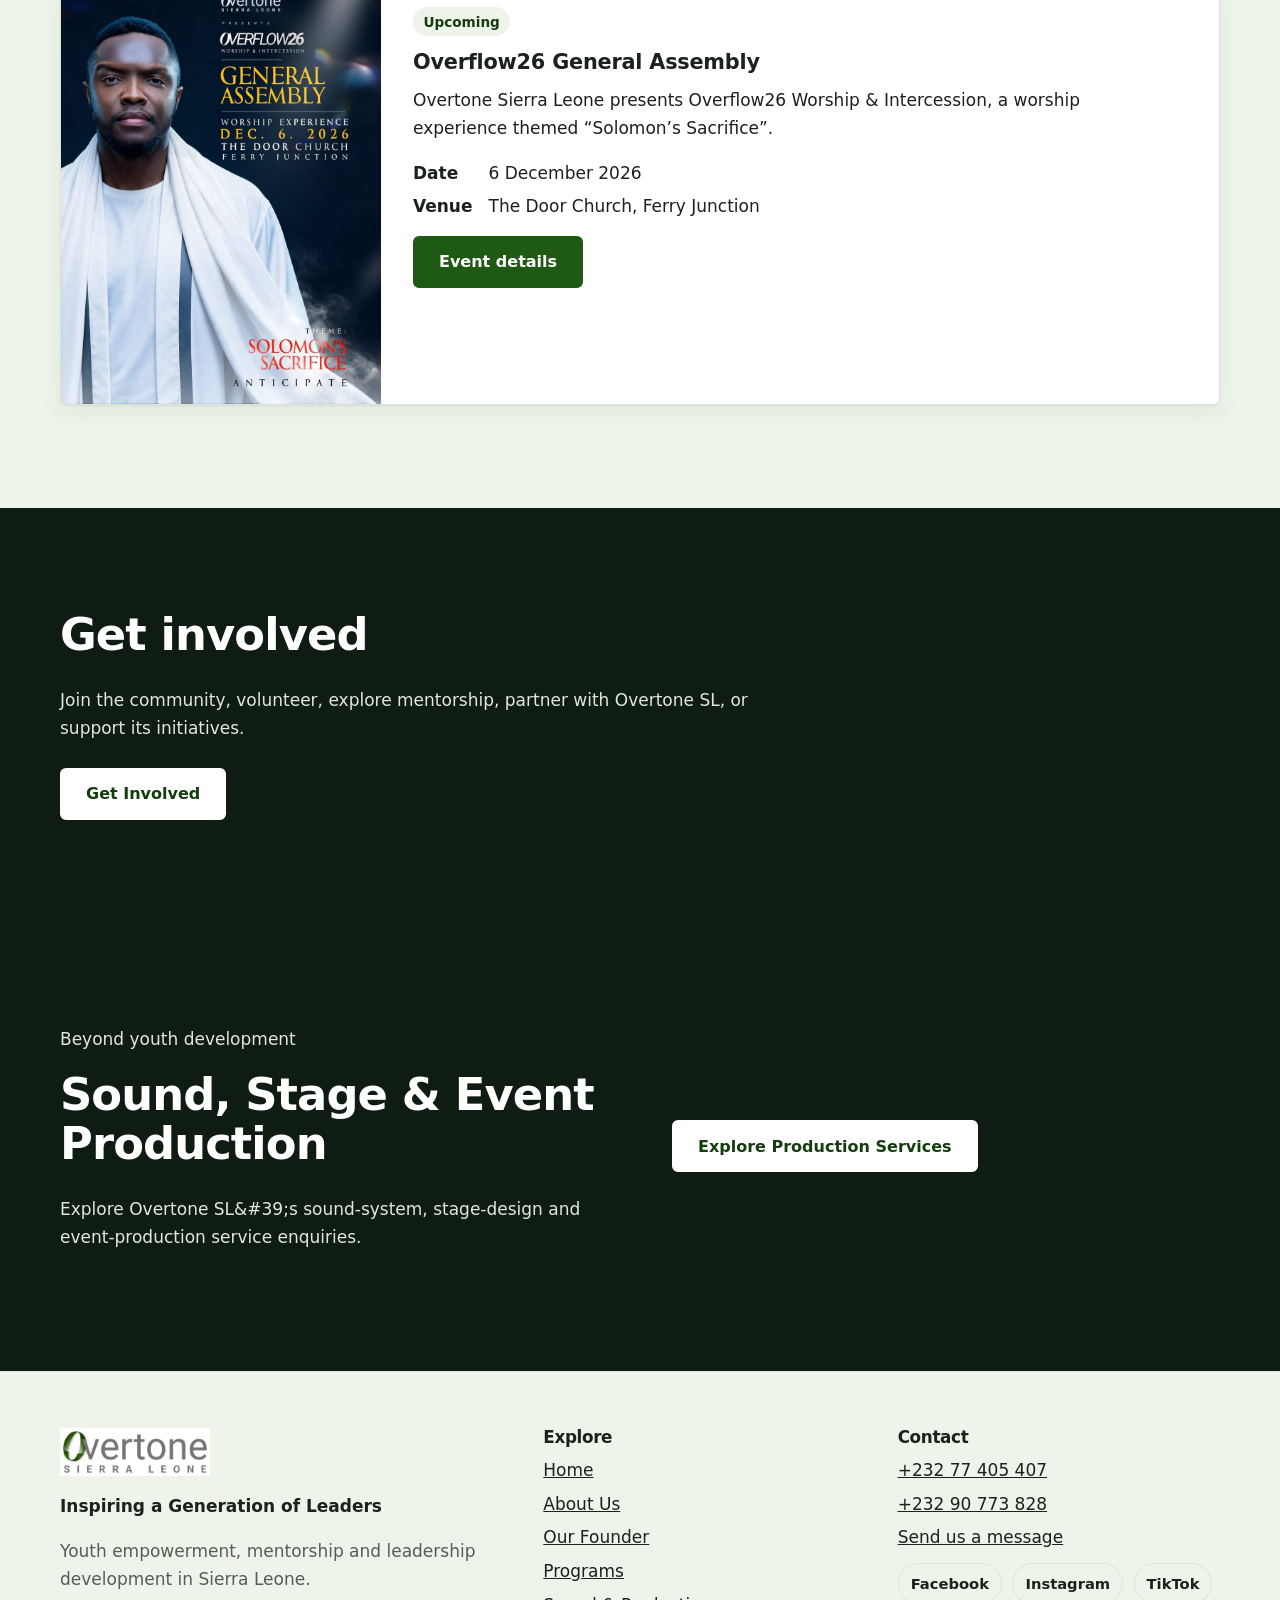
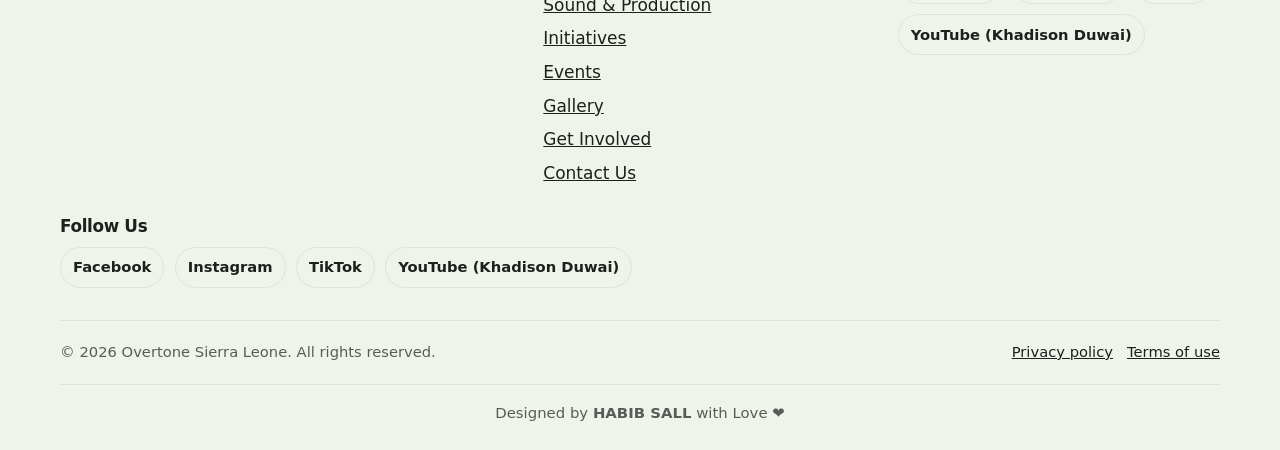
==== commit c248f6ff: "Add files via upload" ====
--- a/index.html
+++ b/index.html
@@ -5,7 +5,7 @@
 <link rel="preconnect" href="https://fonts.googleapis.com"><link rel="preconnect" href="https://fonts.gstatic.com" crossorigin>
 <link rel="stylesheet" href="https://fonts.googleapis.com/css2?family=Bricolage+Grotesque:opsz,wght@12..96,600;12..96,800&family=Public+Sans:wght@400;600;700&display=swap">
 <link rel="stylesheet" href="style.css"><script type="application/ld+json">{"@context": "https://schema.org", "@type": "Organization", "name": "Overtone Sierra Leone", "alternateName": "Overtone SL", "slogan": "Inspiring a Generation of Leaders", "url": "https://www.example.com/", "logo": "https://www.example.com/overtone-logo.png", "description": "Overtone Sierra Leone is a youth organisation focused on empowerment, mentorship, leadership development and creative community engagement.", "areaServed": "Sierra Leone", "telephone": ["+23277405407", "+23290773828"]}</script><script type="application/ld+json">{"@context": "https://schema.org", "@type": "WebSite", "name": "Overtone Sierra Leone", "url": "https://www.example.com/"}</script></head><body><a class="skip" href="#main">Skip to content</a><header class="site-header"><div class="wrap bar"><a class="brand" href="index.html" aria-label="Overtone Sierra Leone, home"><img src="overtone-logo.png" alt="Overtone Sierra Leone logo" width="150" height="48"></a>
-<button class="nav-toggle" aria-expanded="false" aria-controls="site-nav">Menu</button><nav class="nav" id="site-nav" aria-label="Main"><ul><li><a href="index.html" aria-current=page>Home</a></li><li><a href="about.html">About Us</a></li><li><a href="founder.html">Our Founder</a></li><li><a href="programs.html">Programs</a></li><li><a href="initiatives.html">Initiatives</a></li><li><a href="events.html">Events</a></li><li><a href="gallery.html">Gallery</a></li><li class=cta><a href="get-involved.html">Get Involved</a></li><li><a href="contact.html">Contact Us</a></li></ul></nav></div></header><main id="main">
+<button class="nav-toggle" aria-expanded="false" aria-controls="site-nav">Menu</button><nav class="nav" id="site-nav" aria-label="Main"><ul><li><a href="index.html" aria-current=page>Home</a></li><li><a href="about.html">About Us</a></li><li><a href="founder.html">Our Founder</a></li><li><a href="programs.html">Programs</a></li><li><a href="sound-services.html">Sound & Production</a></li><li><a href="initiatives.html">Initiatives</a></li><li><a href="events.html">Events</a></li><li><a href="gallery.html">Gallery</a></li><li class=cta><a href="get-involved.html">Get Involved</a></li><li><a href="contact.html">Contact Us</a></li></ul></nav></div></header><main id="main">
 <section class="hero"><div class="wrap"><div><p class="tag">Inspiring a Generation of Leaders</p><h1>Empowering Young People. Inspiring Tomorrow&rsquo;s Leaders.</h1><p class="lead" style="color:#dfe8da">Overtone Sierra Leone is committed to inspiring and equipping young people through mentorship, leadership development, creative expression, and opportunities that help them discover their potential.</p><div class="row"><a class="btn" href="about.html#mission">Discover Our Mission</a><a class="btn ghost" href="get-involved.html">Get Involved</a></div></div>
 <figure class="portrait" style="margin:0"><img src="founder-khadison-duwai.jpg" alt="Portrait of Khadison Duwai, founder of Overtone Sierra Leone" width="800" height="1012"><figcaption><strong>Khadison Duwai</strong><br>Founder, Overtone Sierra Leone</figcaption></figure></div></section>
 <section class="sec "><div class="wrap"><div class="split"><div><h2>Young people at the centre</h2><p>Overtone Sierra Leone is a youth-focused organisation established around 2018. We believe young people grow into confident, responsible, value-driven leaders when they are mentored, trained and given room to create.</p><p>Our work centres on youth empowerment, mentorship, skill-building and creative community engagement across Sierra Leone.</p><a class="btn ghost" href="about.html">About Overtone SL</a></div><div class="statement">Leadership starts with values, and grows with opportunity.</div></div></div></section>
@@ -16,8 +16,8 @@
 <section class="sec alt"><div class="wrap"><h2>Events and announcements</h2><article class="event"><img src="overflow26-flyer.jpg" alt="Poster for Overflow26 General Assembly, a worship experience on 6 December 2026 at The Door Church, Ferry Junction" width="900" height="1200" loading="lazy"><div class="body"><span class="badge">Upcoming</span><h3>Overflow26 General Assembly</h3><p>Overtone Sierra Leone presents Overflow26 Worship &amp; Intercession, a worship experience themed &ldquo;Solomon&rsquo;s Sacrifice&rdquo;.</p><dl><dt>Date</dt><dd>6 December 2026</dd><dt>Venue</dt><dd>The Door Church, Ferry Junction</dd></dl><a class="btn" href="events.html">Event details</a></div></article></div></section>
 <section class="sec dark"><div class="wrap"><h2>Get involved</h2><p>Join the community, volunteer, explore mentorship, partner with Overtone SL, or support its initiatives.</p><div class="row"><a class="btn" href="get-involved.html">Get Involved</a></div></div></section>
 <!-- Testimonials: hidden until verified, real participant stories are supplied. Remove "hidden" to show. -->
-<section class="sec" hidden id="stories"><div class="wrap"><h2>Community stories</h2><div class="grid"><!-- <figure class="card"><blockquote>Quote here</blockquote><figcaption>Name, role (with permission)</figcaption></figure> --></div></div></section></main><footer class="site-footer"><div class="wrap"><div class="fgrid"><div><img src="overtone-logo.png" alt="Overtone Sierra Leone" width="150" height="48" loading="lazy"><p style="margin-top:1rem"><strong>Inspiring a Generation of Leaders</strong></p><p class="quiet">Youth empowerment, mentorship and leadership development in Sierra Leone.</p></div>
-<div><h2>Explore</h2><ul><li><a href="index.html">Home</a></li><li><a href="about.html">About Us</a></li><li><a href="founder.html">Our Founder</a></li><li><a href="programs.html">Programs</a></li><li><a href="initiatives.html">Initiatives</a></li><li><a href="events.html">Events</a></li><li><a href="gallery.html">Gallery</a></li><li><a href="get-involved.html">Get Involved</a></li><li><a href="contact.html">Contact Us</a></li></ul></div><div><h2>Contact</h2><ul><li><a href="tel:+23277405407">+232 77 405 407</a></li><li><a href="tel:+23290773828">+232 90 773 828</a></li><li><a href="contact.html">Send us a message</a></li></ul><!-- TODO: add verified email, address and official social links here once confirmed --></div></div>
+<section class="sec" hidden id="stories"><div class="wrap"><h2>Community stories</h2><div class="grid"><!-- <figure class="card"><blockquote>Quote here</blockquote><figcaption>Name, role (with permission)</figcaption></figure> --></div></div></section><section class="sec dark"><div class="wrap split"><div><p class="tag">Beyond youth development</p><h2>Sound, Stage &amp; Event Production</h2><p>Explore Overtone SL&amp;#39;s sound-system, stage-design and event-production service enquiries.</p></div><div><a class="btn" href="sound-services.html">Explore Production Services</a></div></div></section></main><footer class="site-footer"><div class="wrap"><div class="fgrid"><div><img src="overtone-logo.png" alt="Overtone Sierra Leone" width="150" height="48" loading="lazy"><p style="margin-top:1rem"><strong>Inspiring a Generation of Leaders</strong></p><p class="quiet">Youth empowerment, mentorship and leadership development in Sierra Leone.</p></div>
+<div><h2>Explore</h2><ul><li><a href="index.html">Home</a></li><li><a href="about.html">About Us</a></li><li><a href="founder.html">Our Founder</a></li><li><a href="programs.html">Programs</a></li><li><a href="sound-services.html">Sound & Production</a></li><li><a href="initiatives.html">Initiatives</a></li><li><a href="events.html">Events</a></li><li><a href="gallery.html">Gallery</a></li><li><a href="get-involved.html">Get Involved</a></li><li><a href="contact.html">Contact Us</a></li></ul></div><div><h2>Contact</h2><ul><li><a href="tel:+23277405407">+232 77 405 407</a></li><li><a href="tel:+23290773828">+232 90 773 828</a></li><li><a href="contact.html">Send us a message</a></li></ul><div class="social-links" aria-label="Follow Overtone SL"><a href="https://www.facebook.com/share/1JJqdZNwYS/?mibextid=wwXIfr" target="_blank" rel="noopener noreferrer">Facebook</a><a href="https://www.instagram.com/over.tonesl?vrfl=aTZ6Zmw1cmFwbXE5" target="_blank" rel="noopener noreferrer">Instagram</a><a href="https://www.tiktok.com/@overtone.slofficial?_r=1&_t=ZS-9As2HaUHqfo" target="_blank" rel="noopener noreferrer">TikTok</a><a href="https://youtube.com/@khadisonduwai9681?si=H0f0UzuEXgPKdiRs" target="_blank" rel="noopener noreferrer">YouTube (Khadison Duwai)</a></div></div></div>
 <div class="social-footer"><h2>Follow Us</h2><div class="social-links" aria-label="Follow Overtone SL"><a href="https://www.facebook.com/share/1JJqdZNwYS/?mibextid=wwXIfr" target="_blank" rel="noopener noreferrer">Facebook</a><a href="https://www.instagram.com/over.tonesl?vrfl=aTZ6Zmw1cmFwbXE5" target="_blank" rel="noopener noreferrer">Instagram</a><a href="https://www.tiktok.com/@overtone.slofficial?_r=1&_t=ZS-9As2HaUHqfo" target="_blank" rel="noopener noreferrer">TikTok</a><a href="https://youtube.com/@khadisonduwai9681?si=H0f0UzuEXgPKdiRs" target="_blank" rel="noopener noreferrer">YouTube (Khadison Duwai)</a></div></div>
 <div class="legal"><span>&copy; <span data-year>2026</span> Overtone Sierra Leone. All rights reserved.</span><span><a href="privacy.html">Privacy policy</a> &nbsp; <a href="terms.html">Terms of use</a></span></div><div class="designer-credit">Designed by <strong>HABIB SALL</strong> with Love ❤️</div></div></footer>
 <a class="whatsapp-float" href="https://wa.me/23277405407" target="_blank" rel="noopener noreferrer" aria-label="Chat with Overtone SL on WhatsApp" title="Chat with us on WhatsApp"><span aria-hidden="true">☏</span><span class="wa-label">WhatsApp</span></a>
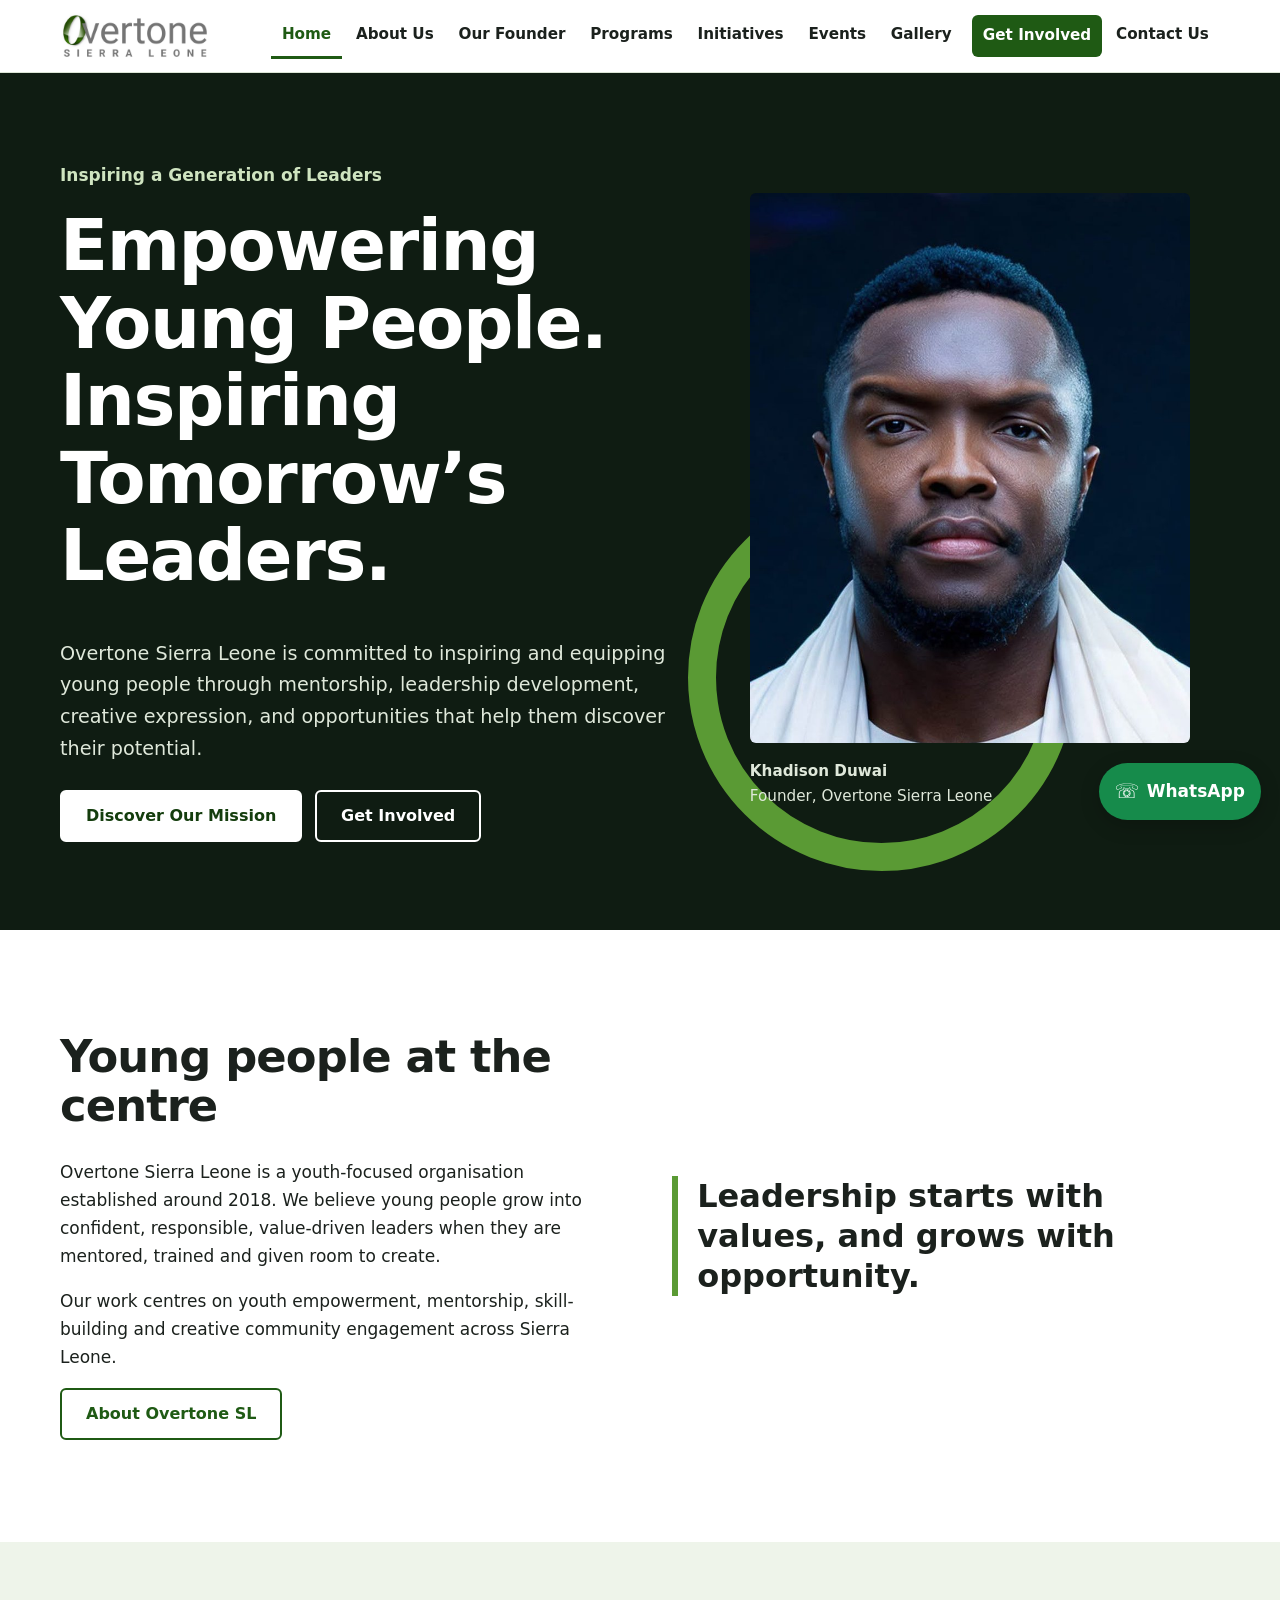
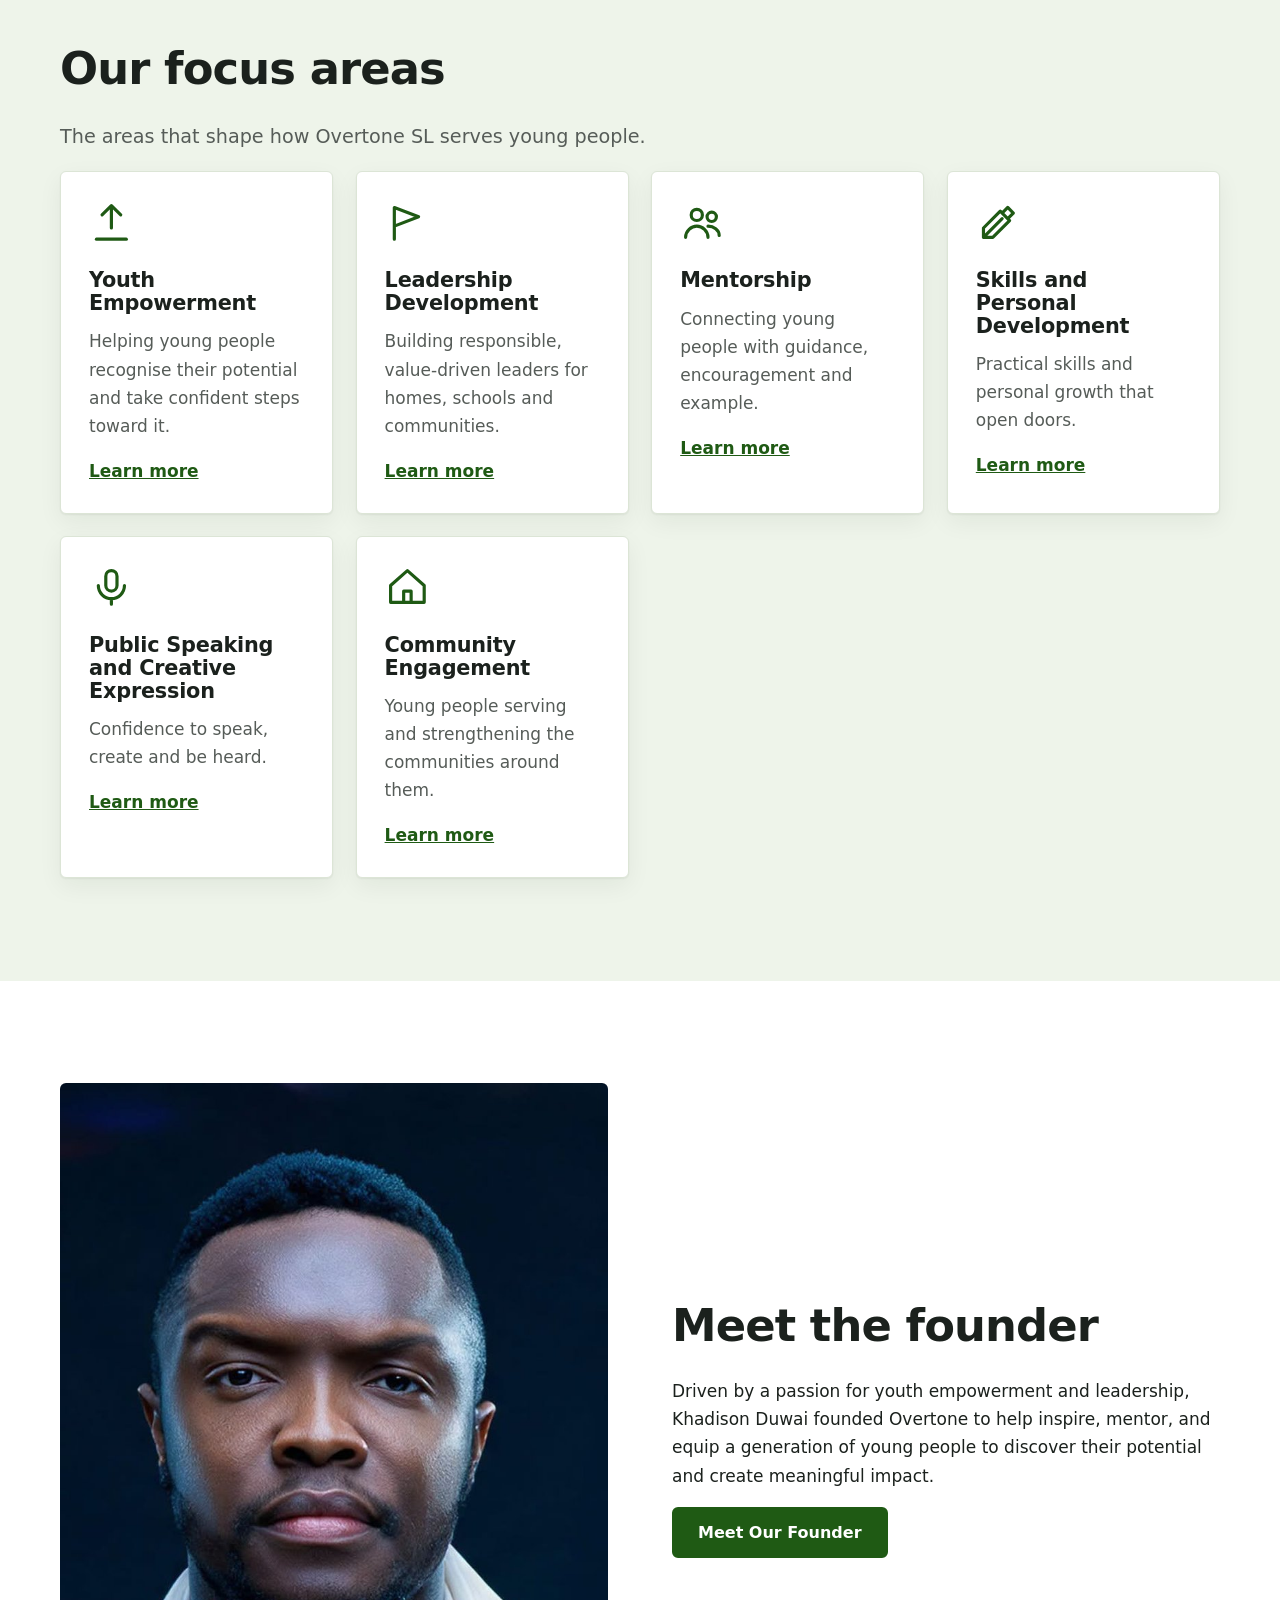
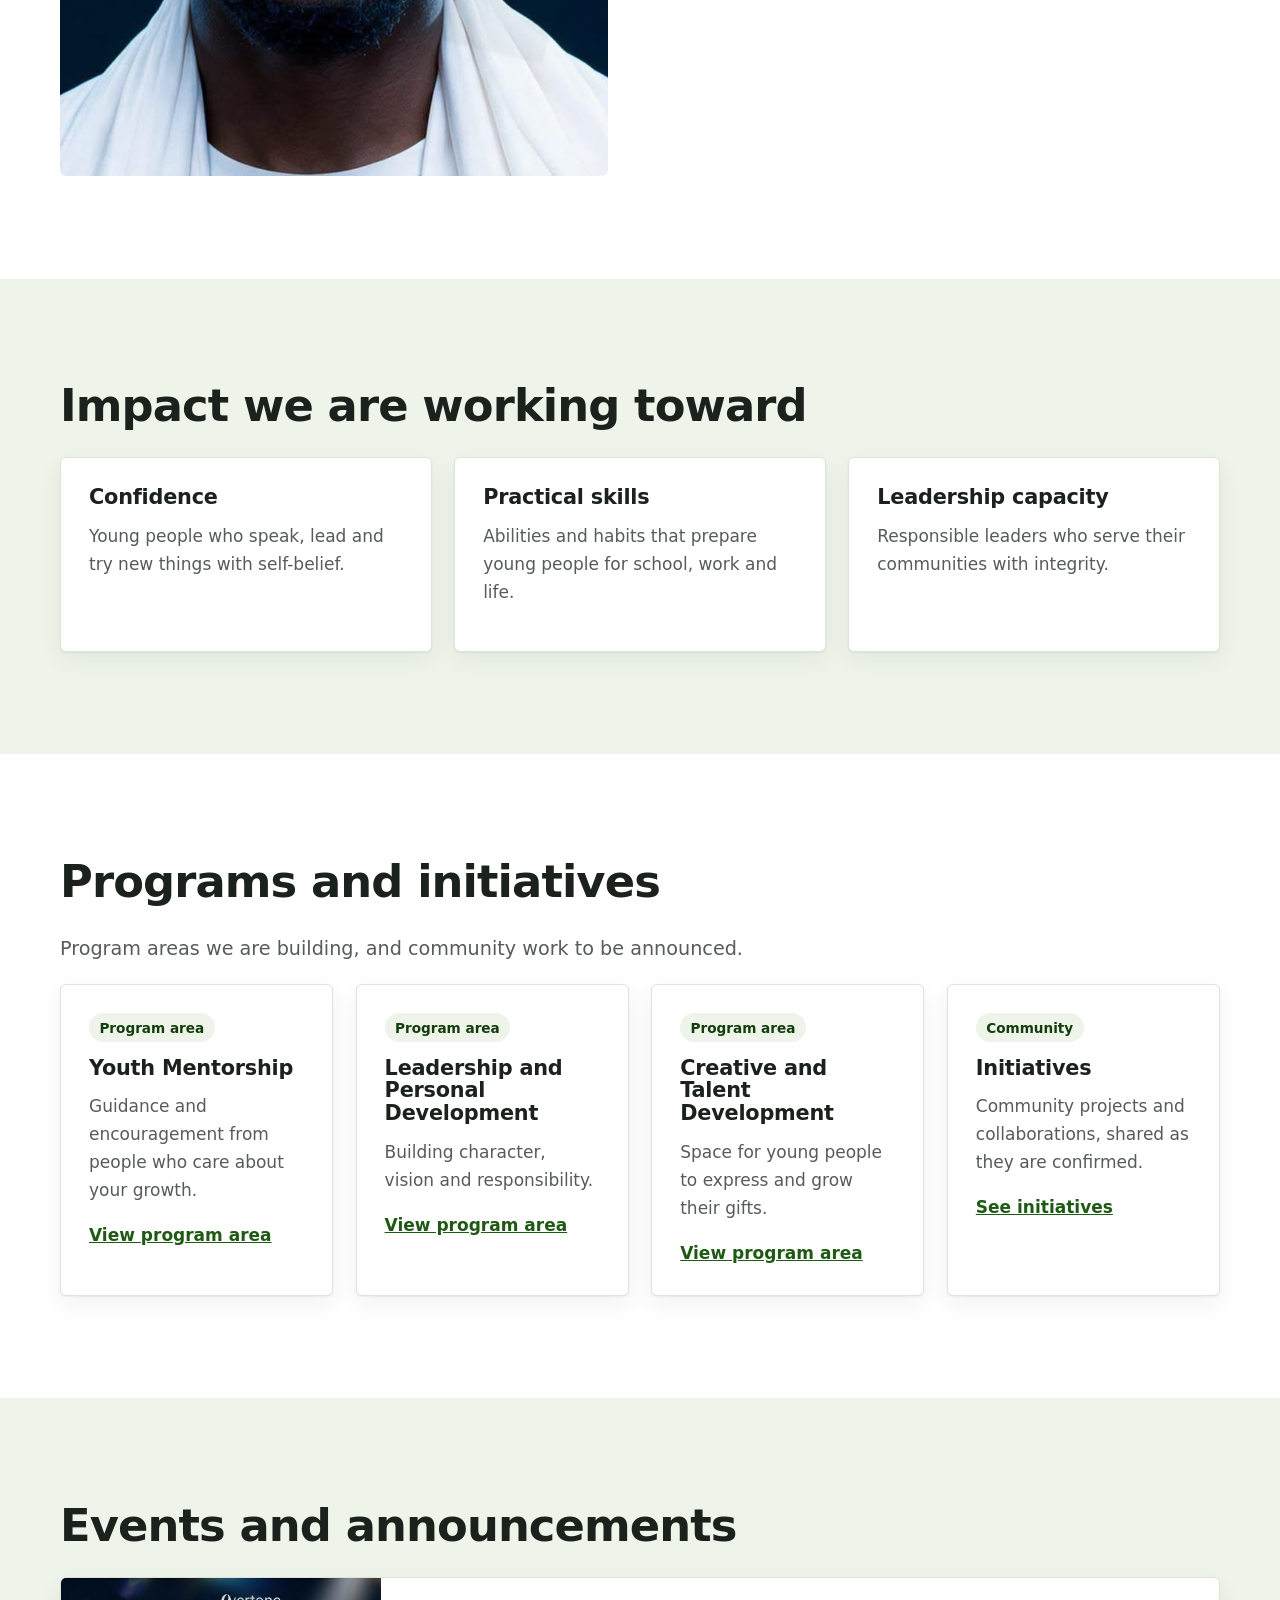
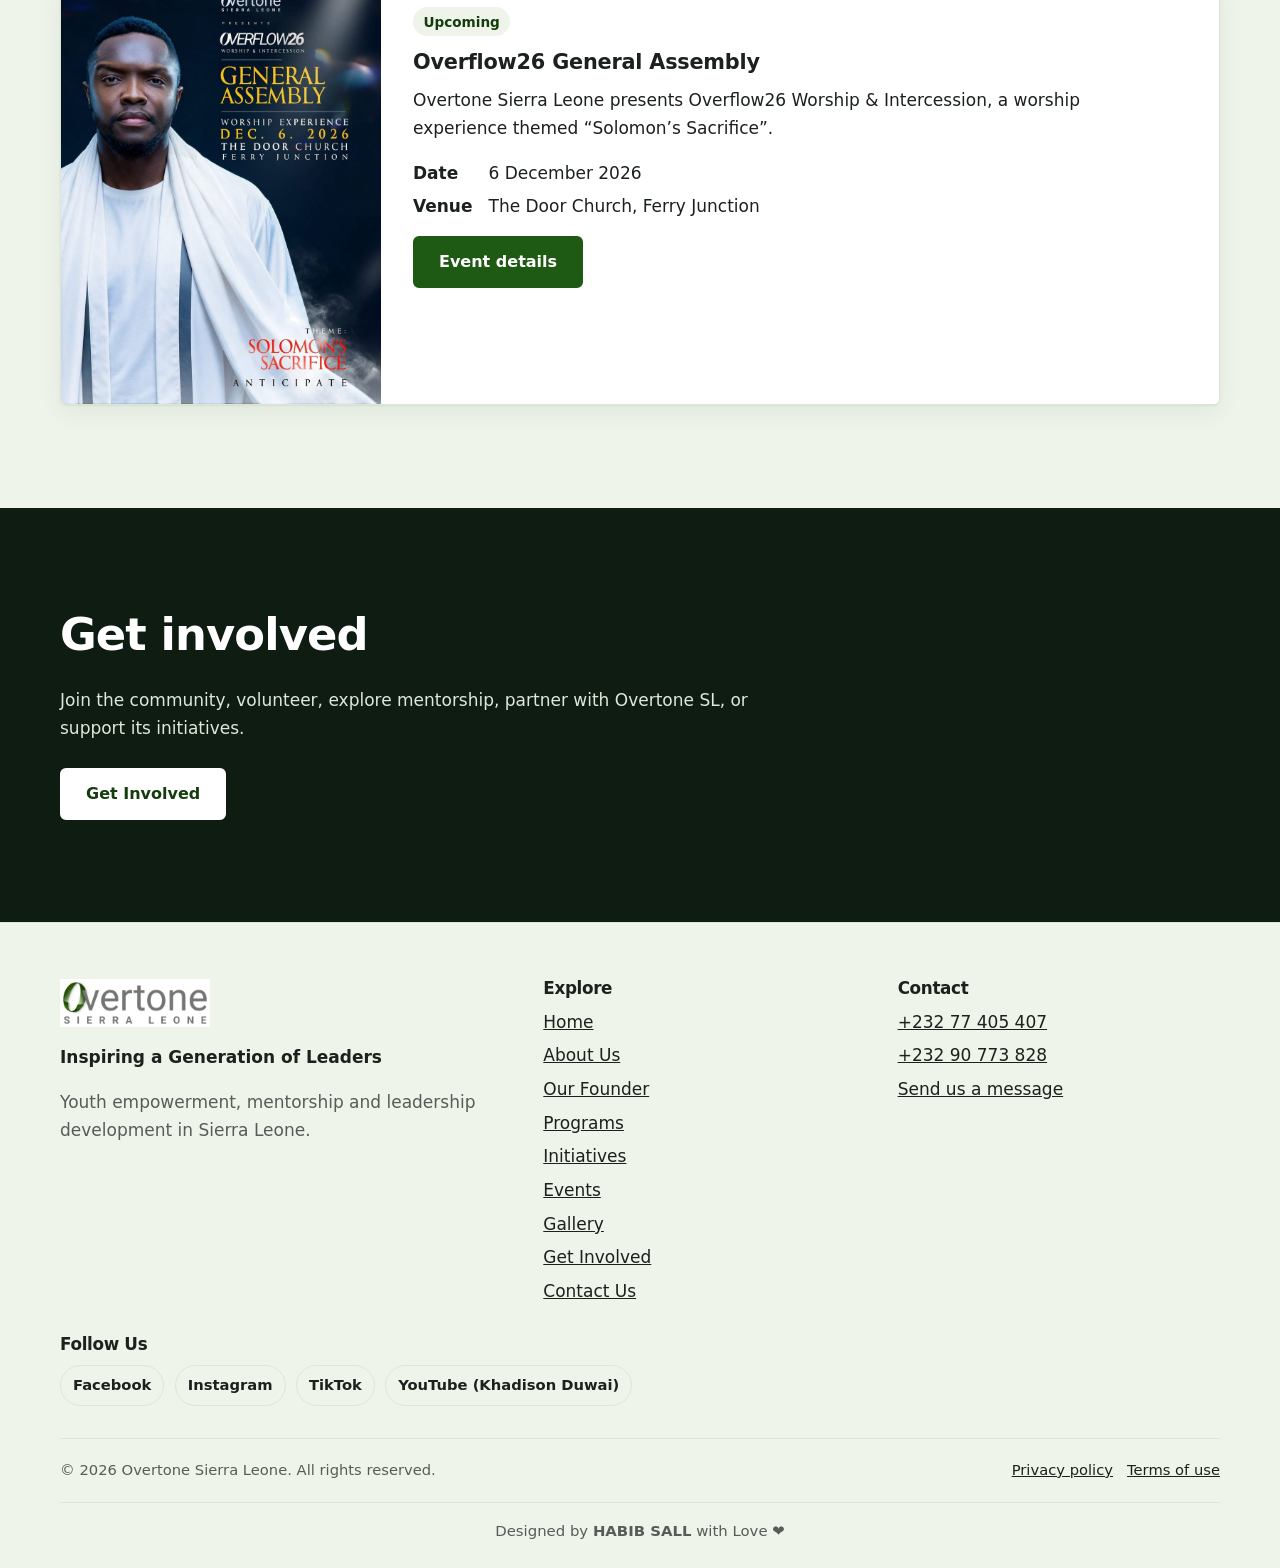
==== commit 5d22aa75: "Add files via upload" ====
--- a/index.html
+++ b/index.html
@@ -5,7 +5,7 @@
 <link rel="preconnect" href="https://fonts.googleapis.com"><link rel="preconnect" href="https://fonts.gstatic.com" crossorigin>
 <link rel="stylesheet" href="https://fonts.googleapis.com/css2?family=Bricolage+Grotesque:opsz,wght@12..96,600;12..96,800&family=Public+Sans:wght@400;600;700&display=swap">
 <link rel="stylesheet" href="style.css"><script type="application/ld+json">{"@context": "https://schema.org", "@type": "Organization", "name": "Overtone Sierra Leone", "alternateName": "Overtone SL", "slogan": "Inspiring a Generation of Leaders", "url": "https://www.example.com/", "logo": "https://www.example.com/overtone-logo.png", "description": "Overtone Sierra Leone is a youth organisation focused on empowerment, mentorship, leadership development and creative community engagement.", "areaServed": "Sierra Leone", "telephone": ["+23277405407", "+23290773828"]}</script><script type="application/ld+json">{"@context": "https://schema.org", "@type": "WebSite", "name": "Overtone Sierra Leone", "url": "https://www.example.com/"}</script></head><body><a class="skip" href="#main">Skip to content</a><header class="site-header"><div class="wrap bar"><a class="brand" href="index.html" aria-label="Overtone Sierra Leone, home"><img src="overtone-logo.png" alt="Overtone Sierra Leone logo" width="150" height="48"></a>
-<button class="nav-toggle" aria-expanded="false" aria-controls="site-nav">Menu</button><nav class="nav" id="site-nav" aria-label="Main"><ul><li><a href="index.html" aria-current=page>Home</a></li><li><a href="about.html">About Us</a></li><li><a href="founder.html">Our Founder</a></li><li><a href="programs.html">Programs</a></li><li><a href="sound-services.html">Sound & Production</a></li><li><a href="initiatives.html">Initiatives</a></li><li><a href="events.html">Events</a></li><li><a href="gallery.html">Gallery</a></li><li class=cta><a href="get-involved.html">Get Involved</a></li><li><a href="contact.html">Contact Us</a></li></ul></nav></div></header><main id="main">
+<button class="nav-toggle" aria-expanded="false" aria-controls="site-nav">Menu</button><nav class="nav" id="site-nav" aria-label="Main"><ul><li><a href="index.html" aria-current=page>Home</a></li><li><a href="about.html">About Us</a></li><li><a href="founder.html">Our Founder</a></li><li><a href="programs.html">Programs</a></li><li><a href="initiatives.html">Initiatives</a></li><li><a href="events.html">Events</a></li><li><a href="gallery.html">Gallery</a></li><li class=cta><a href="get-involved.html">Get Involved</a></li><li><a href="contact.html">Contact Us</a></li></ul></nav></div></header><main id="main">
 <section class="hero"><div class="wrap"><div><p class="tag">Inspiring a Generation of Leaders</p><h1>Empowering Young People. Inspiring Tomorrow&rsquo;s Leaders.</h1><p class="lead" style="color:#dfe8da">Overtone Sierra Leone is committed to inspiring and equipping young people through mentorship, leadership development, creative expression, and opportunities that help them discover their potential.</p><div class="row"><a class="btn" href="about.html#mission">Discover Our Mission</a><a class="btn ghost" href="get-involved.html">Get Involved</a></div></div>
 <figure class="portrait" style="margin:0"><img src="founder-khadison-duwai.jpg" alt="Portrait of Khadison Duwai, founder of Overtone Sierra Leone" width="800" height="1012"><figcaption><strong>Khadison Duwai</strong><br>Founder, Overtone Sierra Leone</figcaption></figure></div></section>
 <section class="sec "><div class="wrap"><div class="split"><div><h2>Young people at the centre</h2><p>Overtone Sierra Leone is a youth-focused organisation established around 2018. We believe young people grow into confident, responsible, value-driven leaders when they are mentored, trained and given room to create.</p><p>Our work centres on youth empowerment, mentorship, skill-building and creative community engagement across Sierra Leone.</p><a class="btn ghost" href="about.html">About Overtone SL</a></div><div class="statement">Leadership starts with values, and grows with opportunity.</div></div></div></section>
@@ -16,8 +16,8 @@
 <section class="sec alt"><div class="wrap"><h2>Events and announcements</h2><article class="event"><img src="overflow26-flyer.jpg" alt="Poster for Overflow26 General Assembly, a worship experience on 6 December 2026 at The Door Church, Ferry Junction" width="900" height="1200" loading="lazy"><div class="body"><span class="badge">Upcoming</span><h3>Overflow26 General Assembly</h3><p>Overtone Sierra Leone presents Overflow26 Worship &amp; Intercession, a worship experience themed &ldquo;Solomon&rsquo;s Sacrifice&rdquo;.</p><dl><dt>Date</dt><dd>6 December 2026</dd><dt>Venue</dt><dd>The Door Church, Ferry Junction</dd></dl><a class="btn" href="events.html">Event details</a></div></article></div></section>
 <section class="sec dark"><div class="wrap"><h2>Get involved</h2><p>Join the community, volunteer, explore mentorship, partner with Overtone SL, or support its initiatives.</p><div class="row"><a class="btn" href="get-involved.html">Get Involved</a></div></div></section>
 <!-- Testimonials: hidden until verified, real participant stories are supplied. Remove "hidden" to show. -->
-<section class="sec" hidden id="stories"><div class="wrap"><h2>Community stories</h2><div class="grid"><!-- <figure class="card"><blockquote>Quote here</blockquote><figcaption>Name, role (with permission)</figcaption></figure> --></div></div></section><section class="sec dark"><div class="wrap split"><div><p class="tag">Beyond youth development</p><h2>Sound, Stage &amp; Event Production</h2><p>Explore Overtone SL&amp;#39;s sound-system, stage-design and event-production service enquiries.</p></div><div><a class="btn" href="sound-services.html">Explore Production Services</a></div></div></section></main><footer class="site-footer"><div class="wrap"><div class="fgrid"><div><img src="overtone-logo.png" alt="Overtone Sierra Leone" width="150" height="48" loading="lazy"><p style="margin-top:1rem"><strong>Inspiring a Generation of Leaders</strong></p><p class="quiet">Youth empowerment, mentorship and leadership development in Sierra Leone.</p></div>
-<div><h2>Explore</h2><ul><li><a href="index.html">Home</a></li><li><a href="about.html">About Us</a></li><li><a href="founder.html">Our Founder</a></li><li><a href="programs.html">Programs</a></li><li><a href="sound-services.html">Sound & Production</a></li><li><a href="initiatives.html">Initiatives</a></li><li><a href="events.html">Events</a></li><li><a href="gallery.html">Gallery</a></li><li><a href="get-involved.html">Get Involved</a></li><li><a href="contact.html">Contact Us</a></li></ul></div><div><h2>Contact</h2><ul><li><a href="tel:+23277405407">+232 77 405 407</a></li><li><a href="tel:+23290773828">+232 90 773 828</a></li><li><a href="contact.html">Send us a message</a></li></ul><div class="social-links" aria-label="Follow Overtone SL"><a href="https://www.facebook.com/share/1JJqdZNwYS/?mibextid=wwXIfr" target="_blank" rel="noopener noreferrer">Facebook</a><a href="https://www.instagram.com/over.tonesl?vrfl=aTZ6Zmw1cmFwbXE5" target="_blank" rel="noopener noreferrer">Instagram</a><a href="https://www.tiktok.com/@overtone.slofficial?_r=1&_t=ZS-9As2HaUHqfo" target="_blank" rel="noopener noreferrer">TikTok</a><a href="https://youtube.com/@khadisonduwai9681?si=H0f0UzuEXgPKdiRs" target="_blank" rel="noopener noreferrer">YouTube (Khadison Duwai)</a></div></div></div>
+<section class="sec" hidden id="stories"><div class="wrap"><h2>Community stories</h2><div class="grid"><!-- <figure class="card"><blockquote>Quote here</blockquote><figcaption>Name, role (with permission)</figcaption></figure> --></div></div></section></main><footer class="site-footer"><div class="wrap"><div class="fgrid"><div><img src="overtone-logo.png" alt="Overtone Sierra Leone" width="150" height="48" loading="lazy"><p style="margin-top:1rem"><strong>Inspiring a Generation of Leaders</strong></p><p class="quiet">Youth empowerment, mentorship and leadership development in Sierra Leone.</p></div>
+<div><h2>Explore</h2><ul><li><a href="index.html">Home</a></li><li><a href="about.html">About Us</a></li><li><a href="founder.html">Our Founder</a></li><li><a href="programs.html">Programs</a></li><li><a href="initiatives.html">Initiatives</a></li><li><a href="events.html">Events</a></li><li><a href="gallery.html">Gallery</a></li><li><a href="get-involved.html">Get Involved</a></li><li><a href="contact.html">Contact Us</a></li></ul></div><div><h2>Contact</h2><ul><li><a href="tel:+23277405407">+232 77 405 407</a></li><li><a href="tel:+23290773828">+232 90 773 828</a></li><li><a href="contact.html">Send us a message</a></li></ul><!-- TODO: add verified email, address and official social links here once confirmed --></div></div>
 <div class="social-footer"><h2>Follow Us</h2><div class="social-links" aria-label="Follow Overtone SL"><a href="https://www.facebook.com/share/1JJqdZNwYS/?mibextid=wwXIfr" target="_blank" rel="noopener noreferrer">Facebook</a><a href="https://www.instagram.com/over.tonesl?vrfl=aTZ6Zmw1cmFwbXE5" target="_blank" rel="noopener noreferrer">Instagram</a><a href="https://www.tiktok.com/@overtone.slofficial?_r=1&_t=ZS-9As2HaUHqfo" target="_blank" rel="noopener noreferrer">TikTok</a><a href="https://youtube.com/@khadisonduwai9681?si=H0f0UzuEXgPKdiRs" target="_blank" rel="noopener noreferrer">YouTube (Khadison Duwai)</a></div></div>
 <div class="legal"><span>&copy; <span data-year>2026</span> Overtone Sierra Leone. All rights reserved.</span><span><a href="privacy.html">Privacy policy</a> &nbsp; <a href="terms.html">Terms of use</a></span></div><div class="designer-credit">Designed by <strong>HABIB SALL</strong> with Love ❤️</div></div></footer>
 <a class="whatsapp-float" href="https://wa.me/23277405407" target="_blank" rel="noopener noreferrer" aria-label="Chat with Overtone SL on WhatsApp" title="Chat with us on WhatsApp"><span aria-hidden="true">☏</span><span class="wa-label">WhatsApp</span></a>
